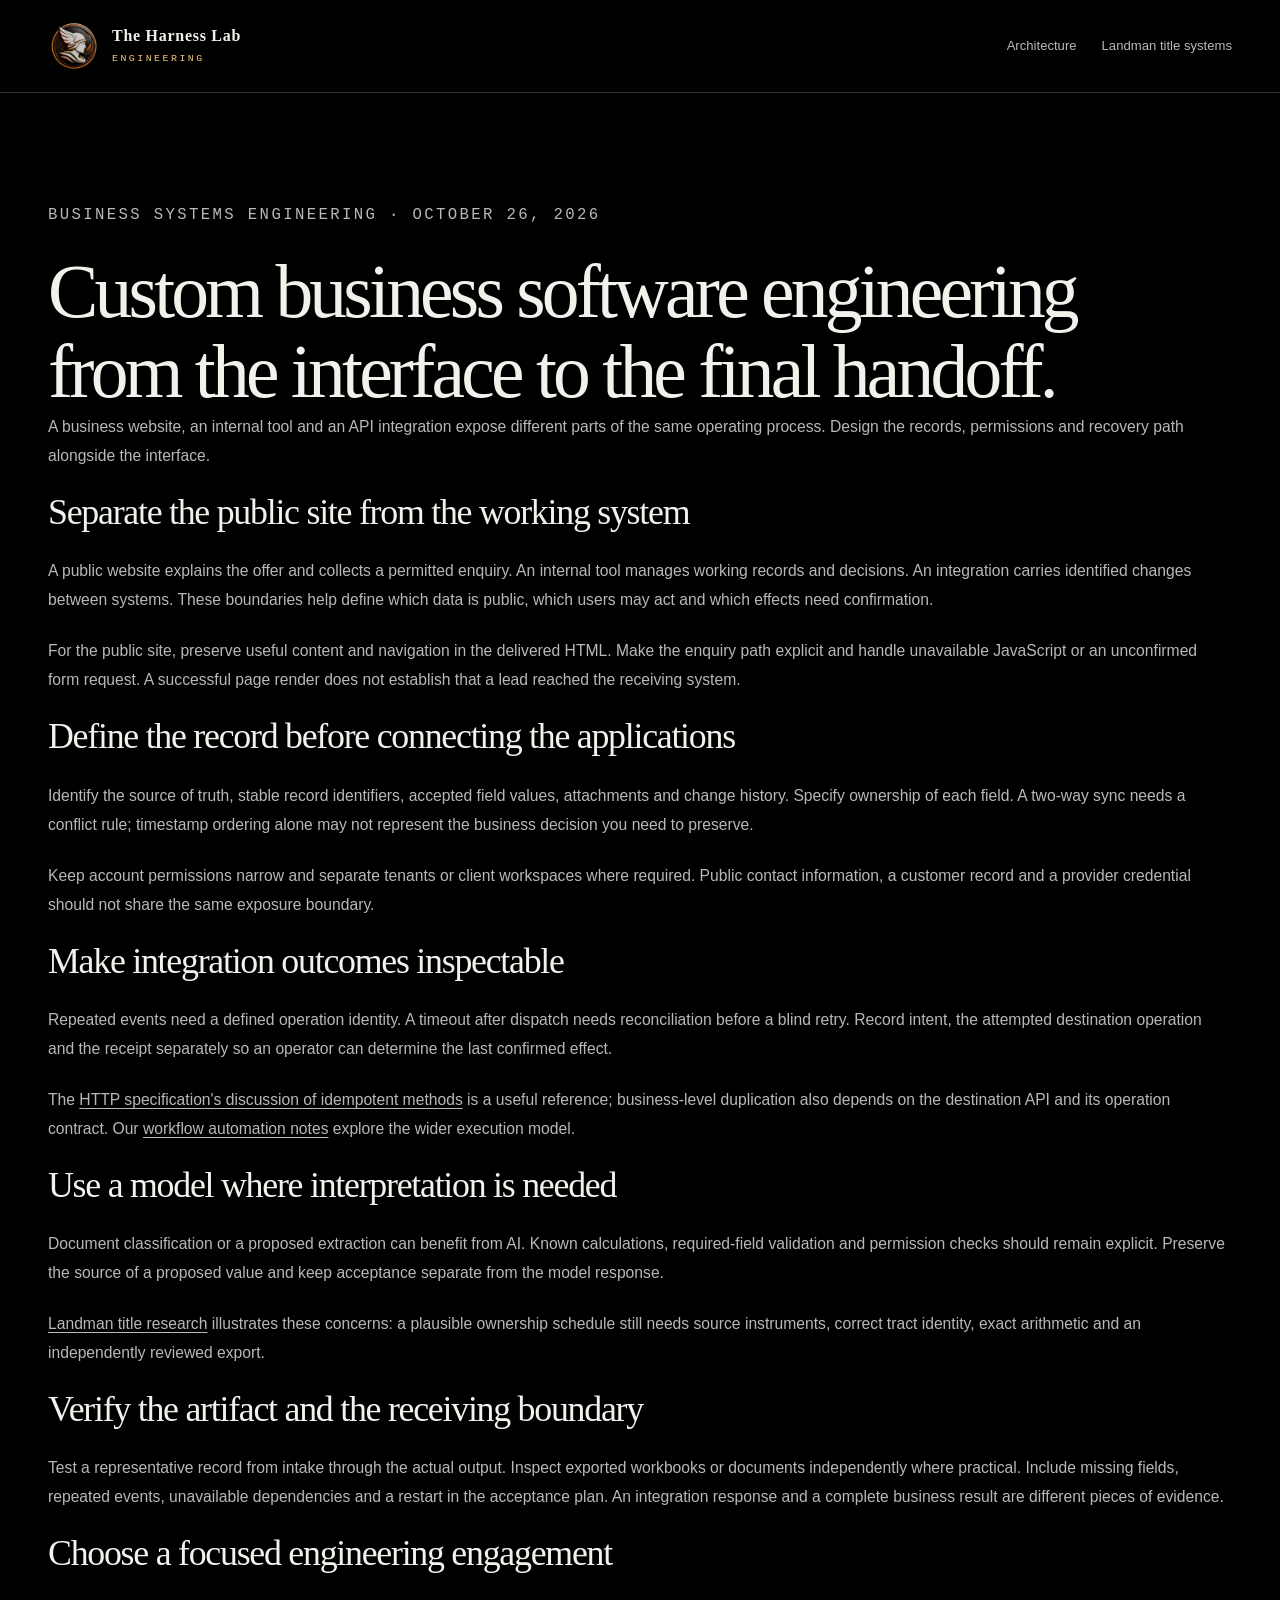
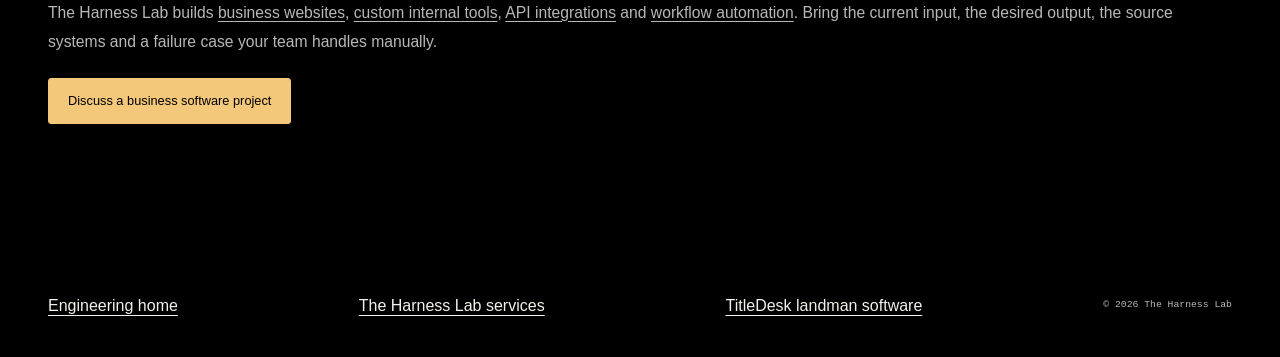
==== business-software-engineering/index.html @ bb427c90 "Explain business software engineering and service paths" ====
<!doctype html>
<html lang="en"><head><meta charset="utf-8"><meta name="viewport" content="width=device-width,initial-scale=1">
<title>Custom Business Software Engineering | The Harness Lab</title><meta name="description" content="How The Harness Lab engineers business websites, internal tools and API integrations: data models, access boundaries, recovery and verification."><link rel="canonical" href="https://theharnesslab.dev/business-software-engineering/">
<meta name="robots" content="index,follow,max-image-preview:large"><meta name="theme-color" content="#000000">
<meta property="og:type" content="article"><meta property="og:site_name" content="The Harness Lab Engineering"><meta property="og:title" content="Custom Business Software Engineering | The Harness Lab"><meta property="og:description" content="How The Harness Lab engineers business websites, internal tools and API integrations: data models, access boundaries, recovery and verification."><meta property="og:url" content="https://theharnesslab.dev/business-software-engineering/"><meta property="og:image" content="https://theharnesslab.dev/harness-lab-emblem-512.png"><meta name="twitter:card" content="summary">
<link rel="icon" href="/favicon.png"><link rel="stylesheet" href="/engineering.css"><script type="application/ld+json">{"@context": "https://schema.org", "@graph": [{"@type": "TechArticle", "@id": "https://theharnesslab.dev/business-software-engineering/#article", "url": "https://theharnesslab.dev/business-software-engineering/", "headline": "Custom Business Software Engineering | The Harness Lab", "description": "How The Harness Lab engineers business websites, internal tools and API integrations: data models, access boundaries, recovery and verification.", "datePublished": "2026-10-26", "dateModified": "2026-10-26", "author": {"@type": "Organization", "name": "The Harness Lab", "url": "https://theharnesslab.com/"}, "publisher": {"@type": "Organization", "name": "The Harness Lab", "url": "https://theharnesslab.com/"}, "isPartOf": {"@id": "https://theharnesslab.dev/#website"}}, {"@type": "BreadcrumbList", "itemListElement": [{"@type": "ListItem", "position": 1, "name": "Engineering", "item": "https://theharnesslab.dev/"}, {"@type": "ListItem", "position": 2, "name": "Business software engineering", "item": "https://theharnesslab.dev/business-software-engineering/"}]}]}</script></head>
<body><a class="skip" href="#main">Skip to engineering content</a><header class="site-header"><div class="wrap nav"><a class="brand" href="/"><img src="/harness-lab-emblem-512.png" alt="" width="52" height="52"><span>The Harness Lab<small>Engineering</small></span></a><nav aria-label="Primary"><a href="/#architecture">Architecture</a><a href="/landman-title-systems/">Landman title systems</a></nav></div></header>
<main id="main" class="section wrap"><article class="chapter"><p class="eyebrow">Business systems engineering · October 26, 2026</p>
<h1>Custom business software engineering from the interface to the final handoff.</h1>
<p class="lead">A business website, an internal tool and an API integration expose different parts of the same operating process. Design the records, permissions and recovery path alongside the interface.</p>
<h2>Separate the public site from the working system</h2>
<p>A public website explains the offer and collects a permitted enquiry. An internal tool manages working records and decisions. An integration carries identified changes between systems. These boundaries help define which data is public, which users may act and which effects need confirmation.</p>
<p>For the public site, preserve useful content and navigation in the delivered HTML. Make the enquiry path explicit and handle unavailable JavaScript or an unconfirmed form request. A successful page render does not establish that a lead reached the receiving system.</p>
<h2>Define the record before connecting the applications</h2>
<p>Identify the source of truth, stable record identifiers, accepted field values, attachments and change history. Specify ownership of each field. A two-way sync needs a conflict rule; timestamp ordering alone may not represent the business decision you need to preserve.</p>
<p>Keep account permissions narrow and separate tenants or client workspaces where required. Public contact information, a customer record and a provider credential should not share the same exposure boundary.</p>
<h2>Make integration outcomes inspectable</h2>
<p>Repeated events need a defined operation identity. A timeout after dispatch needs reconciliation before a blind retry. Record intent, the attempted destination operation and the receipt separately so an operator can determine the last confirmed effect.</p>
<p>The <a href="https://www.rfc-editor.org/rfc/rfc9110.html#section-9.2.2">HTTP specification's discussion of idempotent methods</a> is a useful reference; business-level duplication also depends on the destination API and its operation contract. Our <a href="/workflow-automation-engineering/">workflow automation notes</a> explore the wider execution model.</p>
<h2>Use a model where interpretation is needed</h2>
<p>Document classification or a proposed extraction can benefit from AI. Known calculations, required-field validation and permission checks should remain explicit. Preserve the source of a proposed value and keep acceptance separate from the model response.</p>
<p><a href="/landman-title-systems/">Landman title research</a> illustrates these concerns: a plausible ownership schedule still needs source instruments, correct tract identity, exact arithmetic and an independently reviewed export.</p>
<h2>Verify the artifact and the receiving boundary</h2>
<p>Test a representative record from intake through the actual output. Inspect exported workbooks or documents independently where practical. Include missing fields, repeated events, unavailable dependencies and a restart in the acceptance plan. An integration response and a complete business result are different pieces of evidence.</p>
<h2>Choose a focused engineering engagement</h2>
<p>The Harness Lab builds <a href="https://theharnesslab.com/website-design-development/">business websites</a>, <a href="https://theharnesslab.com/internal-tools-development/">custom internal tools</a>, <a href="https://theharnesslab.com/api-integrations/">API integrations</a> and <a href="https://theharnesslab.com/ai-workflow-automation/">workflow automation</a>. Bring the current input, the desired output, the source systems and a failure case your team handles manually.</p>
<p><a class="button primary" href="https://theharnesslab.com/#contact">Discuss a business software project</a></p></article></main>
<footer><div class="wrap footer-inner"><a href="/">Engineering home</a><a href="https://theharnesslab.com/">The Harness Lab services</a><a href="https://title-desk.com/">TitleDesk landman software</a><span class="copyright">© 2026 The Harness Lab</span></div></footer></body></html>
---- engineering.css ----
:root {
  color-scheme: dark;
  --ground: #000;
  --panel: #080808;
  --raised: #111;
  --ink: #f3f1ec;
  --muted: #b8b8b8;
  --gold: #f4c87a;
  --ember: #ee9977;
  --success: #a8cfab;
  --line: #30302d;
  --body: 'Spline Sans', sans-serif;
  --display: 'Fraunces', Georgia, serif;
  --mono: 'Spline Sans Mono', monospace;
}
* { box-sizing: border-box; }
[hidden] { display: none !important; }
html { scroll-behavior: smooth; scroll-padding-top: 7rem; }
body { margin: 0; background: var(--ground); color: var(--ink); font: 16px/1.7 var(--body); }
::selection { color: var(--ground); background: var(--gold); }
a { color: inherit; text-underline-offset: .22em; }
button, select { font: inherit; }
button, a, select { -webkit-tap-highlight-color: transparent; }
button { cursor: pointer; }
a:focus-visible, button:focus-visible, select:focus-visible, [tabindex]:focus-visible {
  outline: 2px solid var(--gold); outline-offset: 5px;
}
img { display: block; max-width: 100%; height: auto; }
h1, h2, h3, p, figure { margin: 0; }
h1, h2 { font-family: var(--display); font-weight: 500; text-wrap: balance; }
h1 { font-size: clamp(3.1rem, 5.9vw, 5.3rem); line-height: 1.06; letter-spacing: -.05em; }
h1 em { color: var(--gold); font-weight: 500; }
h2 { font-size: clamp(2rem, 3.5vw, 3.25rem); line-height: 1.15; letter-spacing: -.035em; }
h3 { font-size: 1.1rem; line-height: 1.4; font-weight: 600; }
strong { color: var(--ink); font-weight: 600; }
code, pre, .mono { font-family: var(--mono); }
code { font-size: .84em; }
p code { color: var(--gold); overflow-wrap: anywhere; }
pre { margin: 0; overflow: auto; font-size: .8rem; line-height: 1.9; tab-size: 2; }
pre code { font-size: inherit; }
.wrap { width: min(1240px, calc(100% - 96px)); margin-inline: auto; }
.field { position: absolute; top: 90px; right: 0; width: 55%; height: 620px; pointer-events: none; z-index: -1; background: radial-gradient(ellipse at 55% 45%, #f4c87a09, transparent 65%); }
.skip { position: fixed; top: 8px; left: 16px; z-index: 20; padding: 12px 18px; color: var(--ground); background: var(--gold); transform: translateY(-150%); }
.skip:focus { transform: translateY(0); }
.site-header { position: sticky; top: 0; z-index: 10; background: var(--ground); border-bottom: 1px solid var(--line); }
.nav { min-height: 92px; display: flex; align-items: center; justify-content: space-between; gap: 28px; }
.brand { display: flex; gap: 12px; align-items: center; text-decoration: none; flex-shrink: 0; }
.brand > span { font: 600 1rem/1.3 'Cinzel', Georgia, serif; letter-spacing: .045em; }
.brand small { display: block; margin-top: 5px; font: .62rem/1.4 var(--mono); text-transform: uppercase; color: var(--gold); letter-spacing: .25em; }
.nav nav { display: flex; flex-wrap: wrap; gap: 25px; }
.nav nav a { font-size: .82rem; text-decoration: none; color: var(--muted); padding-block: 10px; }
.nav nav a:hover, .text-link:hover, .inline-link:hover { color: var(--gold); }
.button { display: inline-flex; align-items: center; justify-content: center; gap: 18px; min-height: 46px; padding: 12px 19px; border: 1px solid #766342; border-radius: 3px; background: transparent; color: var(--gold); font: 500 .8rem/1.4 var(--body); text-decoration: none; transition: border-color .18s, background .18s; }
.button:hover { background: #f4c87a12; border-color: var(--gold); }
.button.primary { background: var(--gold); color: var(--ground); border-color: var(--gold); }
.button.primary:hover { background: #ffe0a7; }
.button:disabled { background: var(--raised); color: var(--muted); border-color: var(--line); cursor: default; }
.text-link { font-size: .88rem; }
.eyebrow, .chapter-number { font: 500 .67rem/1.6 var(--mono); letter-spacing: .15em; text-transform: uppercase; color: var(--gold); margin-bottom: 23px; }
.hero { display: grid; grid-template-columns: 1.25fr 1fr; gap: 40px 30px; align-items: center; padding-top: 88px; }
.hero-copy { padding-bottom: 30px; }
.hero-thesis { font-size: 1.18rem; line-height: 1.5; margin: 26px 0 15px; }
.lead { font-size: 1.02rem; color: var(--muted); line-height: 1.8; }
.hero .lead { max-width: 590px; }
.actions { display: flex; align-items: center; flex-wrap: wrap; gap: 22px; }
.hero .actions { margin-top: 32px; }
.hero-art { align-self: center; text-align: center; }
.hero-art img { width: min(100%, 480px); margin: auto; }
.hero-art figcaption { color: var(--gold); font: .62rem/1.8 var(--mono); letter-spacing: .25em; }
.hero-art figcaption span { display: block; color: var(--muted); letter-spacing: .09em; margin-top: 8px; }
.principle-strip { grid-column: 1 / -1; display: grid; grid-template-columns: repeat(3, 1fr); border-block: 1px solid var(--line); margin-top: 40px; }
.principle-strip > div { padding: 24px 28px; border-left: 1px solid var(--line); }
.principle-strip > div:first-child { padding-left: 0; border: 0; }
.principle-strip span { display: block; color: var(--muted); font: .65rem/1.6 var(--mono); margin-bottom: 7px; }
.principle-strip strong { font-size: .91rem; font-weight: 500; }
.section { padding-block: 108px; }
.section-heading { max-width: 830px; margin-bottom: 42px; }
.section-heading .lead { max-width: 740px; margin-top: 23px; }
.architecture { border: 1px solid var(--line); background: var(--panel); }
.plane { display: grid; grid-template-columns: 250px 1fr; border-bottom: 1px solid var(--line); }
.plane-name { padding: 28px; border-right: 1px solid var(--line); }
.plane-name > span { display: block; color: var(--gold); font: .69rem/1.6 var(--mono); margin-bottom: 7px; text-transform: uppercase; letter-spacing: .08em; }
.plane-name strong { font-size: .86rem; font-weight: 400; color: var(--muted); }
.plane-parts { display: flex; align-items: center; justify-content: space-between; gap: 12px; padding: 28px; font: .76rem/1.6 var(--mono); }
.plane-parts > span { flex: 1; }
.plane-parts i { color: var(--gold); font-style: normal; margin-inline: 8px; }
.architecture-note { padding: 19px 28px; font-size: .81rem; color: var(--muted); }
.architecture-note .mono { color: var(--gold); margin-right: 20px; font-size: .7rem; }
.intro-columns { display: grid; grid-template-columns: 1fr 1fr; gap: 50px; margin-top: 32px; color: var(--muted); font-size: .93rem; }
.lab-section { border-block: 1px solid var(--line); background: var(--panel); padding-block: 90px; }
.lab { background: var(--ground); border: 1px solid #5b4e36; border-radius: 5px; overflow: hidden; }
.lab-toolbar { display: flex; justify-content: space-between; align-items: center; flex-wrap: wrap; gap: 20px; padding: 24px 28px; border-bottom: 1px solid var(--line); }
.lab-toolbar > div { min-width: 0; }
.lab-toolbar label { display: block; font: .65rem/1.6 var(--mono); color: var(--muted); margin-bottom: 8px; }
select { display: block; max-width: 100%; min-height: 44px; border: 1px solid #62553d; border-radius: 3px; color: var(--ink); background: var(--raised); padding: 10px 32px 10px 12px; font-size: .82rem; }
.lab-toolbar p { font: .64rem/1.8 var(--mono); color: var(--muted); }
.sim-label { display: block; color: var(--gold); letter-spacing: .14em; }
.stage-rail { list-style: none; display: grid; grid-template-columns: repeat(5, 1fr); gap: 4px; margin: 0; padding: 25px 28px; }
.stage-rail li { border-top: 2px solid var(--line); padding-top: 12px; font: .67rem/1.6 var(--mono); color: var(--muted); }
.stage-rail li.visited { border-color: #82714d; color: var(--ink); }
.stage-rail li[aria-current='step'] { border-color: var(--gold); color: var(--gold); }
.lab-body { display: grid; grid-template-columns: 1.05fr 1fr; border-block: 1px solid var(--line); }
.trace-panel, .state-panel { padding: 24px 28px; min-width: 0; }
.trace-panel { border-right: 1px solid var(--line); }
.panel-heading { display: flex; flex-wrap: wrap; justify-content: space-between; gap: 10px; align-items: center; margin-bottom: 20px; }
.panel-heading h3 { font-size: .78rem; font-weight: 500; }
.panel-heading > span { font: .6rem/1.6 var(--mono); color: var(--muted); }
.panel-heading .badge { padding: 4px 7px; background: var(--raised); color: var(--gold); border: 1px solid var(--line); }
.badge[data-tone='blocked'] { color: var(--ember); }
.badge[data-tone='complete'] { color: var(--success); }
.state-panel pre { color: var(--muted); font-size: .69rem; }
.journal { list-style: none; padding: 0 0 0 11px; margin: 0; }
.journal li { position: relative; border-left: 1px solid var(--line); padding: 0 0 22px 23px; }
.journal li::before { content: ''; position: absolute; left: -4px; top: 6px; width: 7px; height: 7px; border: 1px solid #7f6a45; background: var(--ground); border-radius: 50%; }
.journal li:last-child { padding-bottom: 0; }
.journal li:last-child::before { background: var(--gold); }
.journal strong { display: block; color: var(--gold); font: .64rem/1.7 var(--mono); }
.journal p { font-size: .76rem; color: var(--muted); margin-top: 5px; line-height: 1.65; }
.lab-status { padding: 25px 28px; }
.lab-status > p { color: var(--ink); font-size: .87rem; min-height: 3em; max-width: 870px; }
.lab-status .actions { margin-top: 21px; gap: 16px; }
.reset { color: var(--muted); border: 0; background: transparent; padding: 12px; font-size: .79rem; text-decoration: underline; text-underline-offset: 4px; }
.reset:hover { color: var(--ink); }
.lab-invariants { display: flex; flex-wrap: wrap; gap: 12px 28px; padding: 16px 28px; border-top: 1px solid var(--line); color: var(--muted); font: .59rem/1.7 var(--mono); }
.caption { color: var(--muted); font-size: .76rem; margin-top: 18px; max-width: 850px; }
.reading-layout { display: grid; grid-template-columns: 240px minmax(0, 760px); justify-content: space-between; gap: 64px; padding-block: 104px; }
.chapters { min-width: 0; }
.contents { position: sticky; top: 132px; align-self: start; }
.contents nav { display: flex; flex-direction: column; }
.contents nav a { display: flex; gap: 13px; color: #9d8b69; font: .65rem/1.6 var(--mono); padding: 10px 0; text-decoration: none; border-bottom: 1px solid #20201e; }
.contents nav a span { color: var(--muted); font: .79rem/1.5 var(--body); }
.contents nav a:hover span { color: var(--gold); }
.contents-note { font-size: .76rem; color: var(--muted); line-height: 1.8; margin-top: 27px; max-width: 210px; }
.chapter { padding-bottom: 74px; margin-bottom: 74px; border-bottom: 1px solid var(--line); scroll-margin-top: 24px; }
.chapter:last-child { border-bottom: 0; padding: 0; margin: 0; }
.chapter-number { margin-bottom: 18px; }
.chapter h2 { font-size: clamp(1.9rem, 2.8vw, 2.75rem); margin-bottom: 23px; }
.chapter > p:not(.chapter-number) { color: var(--muted); margin-bottom: 22px; font-size: .98rem; line-height: 1.85; }
.chapter > p.chapter-lead { color: var(--ink); font-size: 1.12rem; line-height: 1.65; margin-bottom: 30px; }
.chapter h3 { margin: 34px 0 15px; }
.inline-link { text-decoration-color: #82714d; }
.code-block { border: 1px solid var(--line); background: var(--panel); margin-block: 30px; }
.code-title { border-bottom: 1px solid var(--line); padding: 11px 22px; font: .63rem/1.7 var(--mono); color: var(--muted); }
.code-block pre { padding: 23px; color: var(--gold); }
.formula { padding: 23px; border-left: 2px solid var(--gold); background: var(--panel); margin-block: 30px; overflow-x: auto; }
.formula span { display: block; font: .63rem/1.6 var(--mono); color: var(--muted); margin-bottom: 14px; }
.formula code { display: block; font-size: .73rem; white-space: nowrap; color: var(--gold); line-height: 2; }
.technical-list { margin: 24px 0; padding-left: 20px; color: var(--muted); font-size: .95rem; }
.technical-list li { padding-left: 7px; margin-block: 15px; }
.technical-list li::marker { color: var(--gold); }
.state-protocol { display: flex; align-items: center; flex-wrap: wrap; gap: 12px; padding: 25px; background: var(--panel); border: 1px solid var(--line); margin-block: 30px; }
.state-protocol > code { color: var(--gold); font-size: .78rem; }
.state-protocol > span { color: var(--muted); }
.state-protocol > div { width: 100%; border-top: 1px solid var(--line); margin-top: 8px; padding-top: 16px; }
.state-protocol > div > span { display: block; font-size: .74rem; color: var(--muted); margin-bottom: 7px; }
.state-protocol > div code { font-size: .73rem; color: var(--ember); overflow-wrap: anywhere; }
.evidence-chain { margin-block: 32px; display: grid; grid-template-columns: 1fr; }
.evidence-chain > div { display: grid; grid-template-columns: 120px 1fr; gap: 18px; border: 1px solid var(--line); padding: 14px 20px; }
.evidence-chain span { font: .65rem/1.8 var(--mono); color: var(--gold); }
.evidence-chain strong { font: .78rem/1.6 var(--body); }
.evidence-chain b { font-weight: 400; color: #82714d; margin-left: 30px; }
.table-scroll { overflow-x: auto; margin-block: 30px; border: 1px solid var(--line); }
table { width: 100%; min-width: 490px; border-collapse: collapse; text-align: left; font-size: .84rem; }
th { color: var(--gold); background: var(--panel); font-weight: 500; }
th, td { padding: 15px 20px; border-bottom: 1px solid var(--line); vertical-align: top; }
td { color: var(--muted); }
td:first-child { color: var(--ink); }
tr:last-child td { border-bottom: 0; }
.engagement-steps { display: grid; grid-template-columns: 1fr 1fr; gap: 30px; margin-block: 30px; }
.engagement-steps > div { border-top: 1px solid #726040; padding-top: 18px; }
.engagement-steps span { color: var(--gold); font: .63rem/1.7 var(--mono); text-transform: uppercase; letter-spacing: .12em; }
.engagement-steps h3 { margin: 10px 0; font-size: .97rem; }
.engagement-steps p { font-size: .86rem; color: var(--muted); }
.contact-section { padding-block: 85px; border-block: 1px solid #51452f; background: var(--panel); }
.contact { display: grid; grid-template-columns: 1.5fr 1fr; gap: 70px; align-items: center; }
.contact .lead { margin-top: 22px; max-width: 620px; }
.founder { margin-top: 30px; font-size: .86rem; }
.founder span { display: block; color: var(--muted); font: .63rem/1.7 var(--mono); margin-top: 5px; }
.contact-actions { display: flex; align-items: flex-start; flex-direction: column; gap: 22px; }
.contact-actions p { color: var(--muted); font-size: .79rem; margin-top: 7px; }
.footer-inner { display: flex; align-items: center; justify-content: space-between; gap: 30px; padding-block: 38px; }
.footer-inner p, .copyright { font: .61rem/1.9 var(--mono); color: var(--muted); }
.callout { padding: 18px; color: var(--gold); border: 1px solid #726040; }
@media (max-width: 1080px) {
  .wrap { width: calc(100% - 64px); }
  .nav-contact { display: none; }
  .hero { gap: 35px 12px; }
  .plane { grid-template-columns: 205px 1fr; }
  .plane-name, .plane-parts { padding: 22px; }
  .plane-parts { font-size: .66rem; gap: 4px; }
  .reading-layout { grid-template-columns: 200px minmax(0, 1fr); gap: 40px; }
  .contact { gap: 40px; }
}
@media (max-width: 760px) {
  html { scroll-padding-top: 135px; }
  .wrap { width: calc(100% - 40px); }
  .nav { min-height: 0; flex-wrap: wrap; justify-content: center; padding-block: 12px 6px; gap: 4px; }
  .brand > span { font-size: .88rem; }
  .nav .brand img { width: 42px; }
  .nav nav { width: 100%; justify-content: center; gap: 24px; }
  .nav nav a { font-size: .74rem; padding-block: 7px; }
  .hero { grid-template-columns: 1fr; padding-top: 54px; gap: 25px; }
  .hero-copy { padding: 0; }
  h1 { font-size: clamp(3rem, 9.6vw, 4.6rem); }
  .hero-thesis { font-size: 1.08rem; }
  .hero-art img { max-width: 320px; }
  .hero-art figcaption { font-size: .58rem; }
  .principle-strip { grid-template-columns: 1fr; margin-top: 20px; }
  .principle-strip > div, .principle-strip > div:first-child { display: grid; grid-template-columns: 130px 1fr; gap: 10px; padding: 16px 0; border: 0; }
  .principle-strip > div + div { border-top: 1px solid var(--line); }
  .principle-strip span { margin: 0; }
  .principle-strip strong { font-size: .78rem; }
  .section { padding-block: 64px; }
  .plane { grid-template-columns: 1fr; }
  .plane-name { padding: 17px 20px 0; border: 0; }
  .plane-name > span { margin-bottom: 4px; }
  .plane-parts { padding: 20px; font-size: .65rem; gap: 5px; }
  .plane-parts i { margin-inline: 3px; }
  .architecture-note { padding: 20px; }
  .architecture-note .mono { display: block; margin: 0 0 7px; }
  .intro-columns { grid-template-columns: 1fr; gap: 20px; }
  .lab-section { padding-block: 60px; }
  .lab-toolbar, .lab-status { padding: 20px; }
  .lab-body { grid-template-columns: 1fr; }
  .trace-panel { border-right: 0; border-bottom: 1px solid var(--line); }
  .trace-panel, .state-panel { padding: 22px 20px; }
  .stage-rail { padding: 22px 20px; }
  .stage-rail li { font-size: .54rem; }
  .lab-invariants { padding: 17px 20px; }
  .reading-layout { grid-template-columns: minmax(0, 1fr); gap: 48px; padding-block: 60px; }
  .contents { position: static; }
  .contents nav { display: grid; grid-template-columns: 1fr 1fr; column-gap: 22px; }
  .contents .eyebrow { grid-column: 1 / -1; margin-bottom: 8px; }
  .contents nav a { gap: 8px; }
  .contents nav a span { font-size: .75rem; }
  .contents-note { display: none; }
  .chapter { padding-bottom: 45px; margin-bottom: 45px; scroll-margin-top: 16px; }
  .chapter > p:not(.chapter-number) { font-size: .94rem; }
  .chapter > p.chapter-lead { font-size: 1.04rem; }
  .code-block pre { padding: 18px; font-size: .7rem; }
  .formula { padding: 18px; }
  .formula code { font-size: .64rem; }
  .engagement-steps { gap: 25px; }
  .contact-section { padding-block: 60px; }
  .contact { grid-template-columns: 1fr; }
  .footer-inner { flex-wrap: wrap; padding-block: 30px; }
}
@media (max-width: 380px) {
  .wrap { width: calc(100% - 32px); }
  .nav nav { gap: 18px; }
  .plane-parts { flex-direction: column; align-items: flex-start; }
  .plane-parts i { transform: rotate(90deg); margin-left: 8px; }
  .stage-rail { padding-inline: 14px; }
  .stage-rail li { font-size: .5rem; }
  .engagement-steps { grid-template-columns: 1fr; }
  .evidence-chain > div { grid-template-columns: 1fr; gap: 4px; }
}
@media (prefers-reduced-motion: reduce) {
  html { scroll-behavior: auto; }
  *, *::before, *::after { transition: none !important; animation: none !important; }
}
@media print {
  :root { --ink: #000; --muted: #333; --gold: #5a3b0b; --ground: #fff; --panel: #fff; --line: #bbb; }
  body { font-size: 11pt; }
  .site-header, .field, .contents, .lab-section, .hero-art, footer { display: none; }
  .wrap { width: 100%; }
  .hero, .reading-layout, .contact { display: block; padding-block: 20px; }
  .chapter { margin-bottom: 25px; padding-bottom: 25px; }
  .chapter h2, .chapter h3 { break-after: avoid; }
  pre { white-space: pre-wrap; overflow-wrap: anywhere; }
}
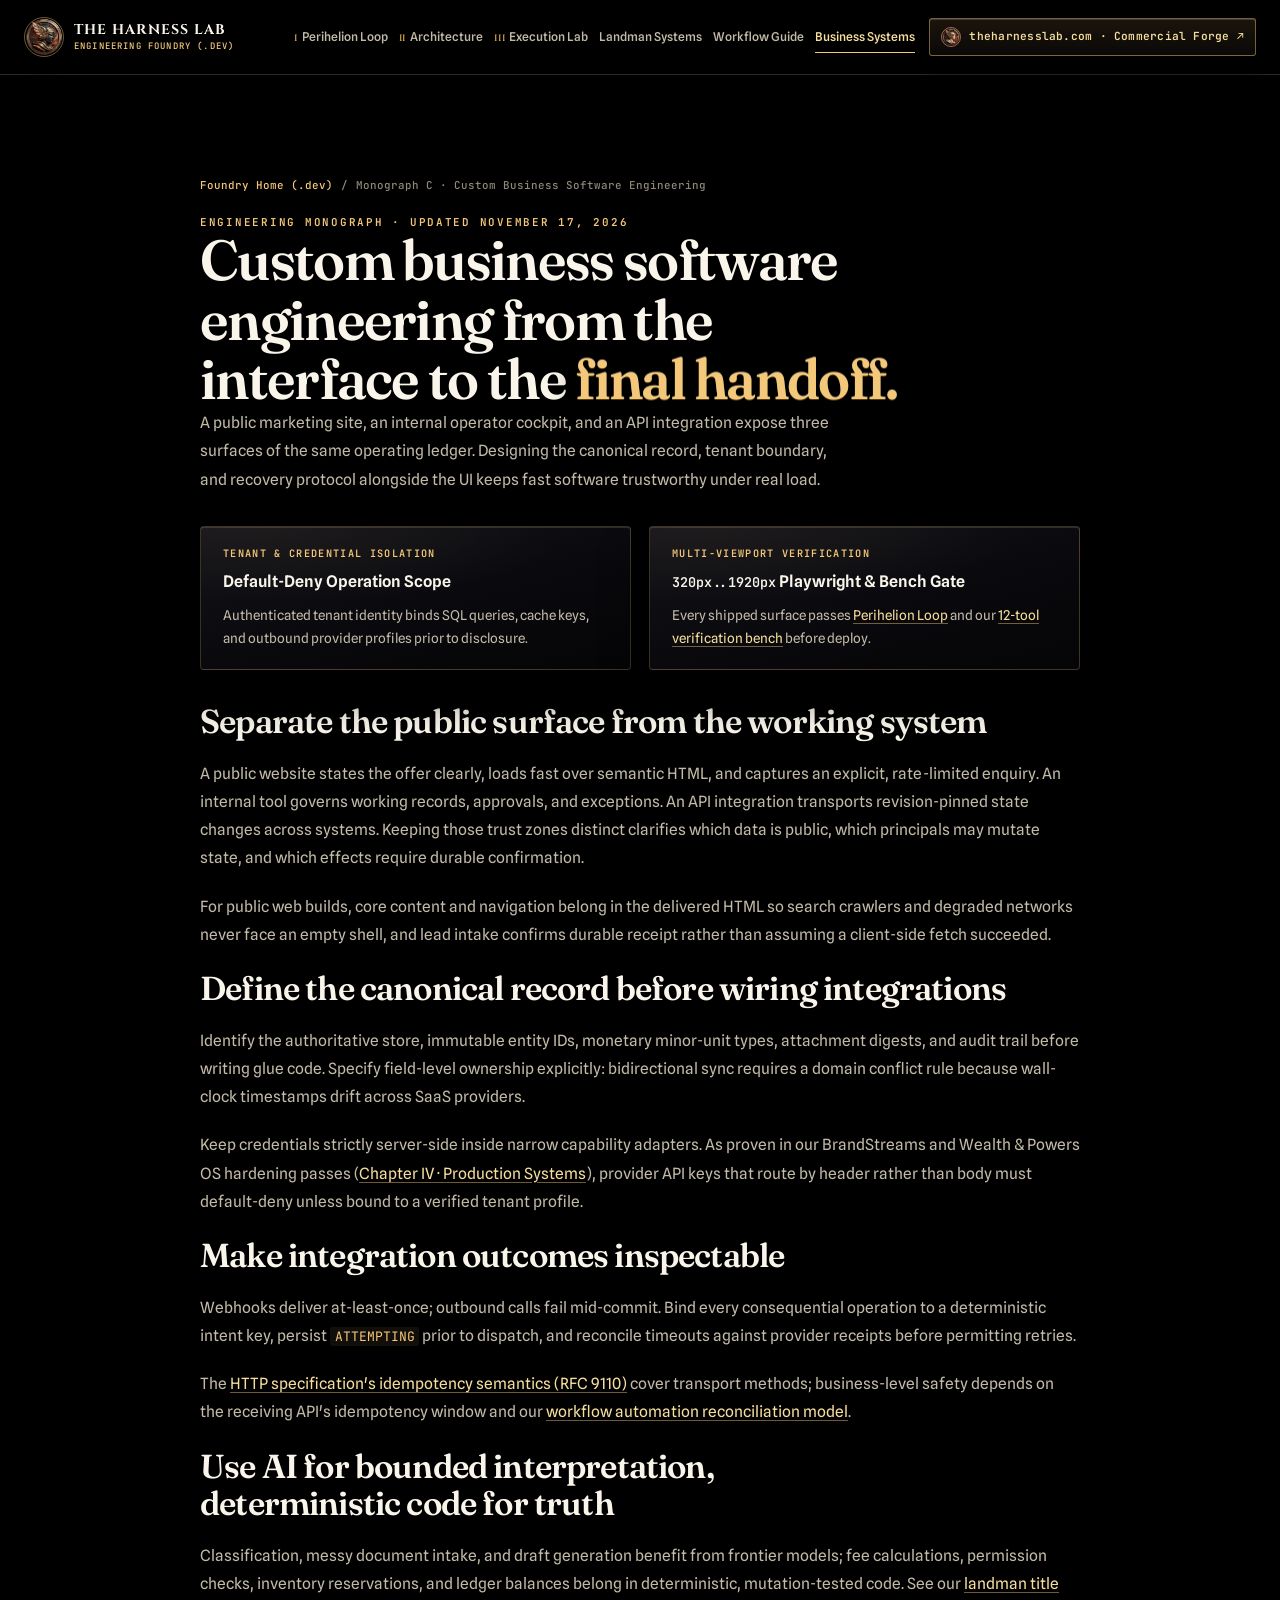
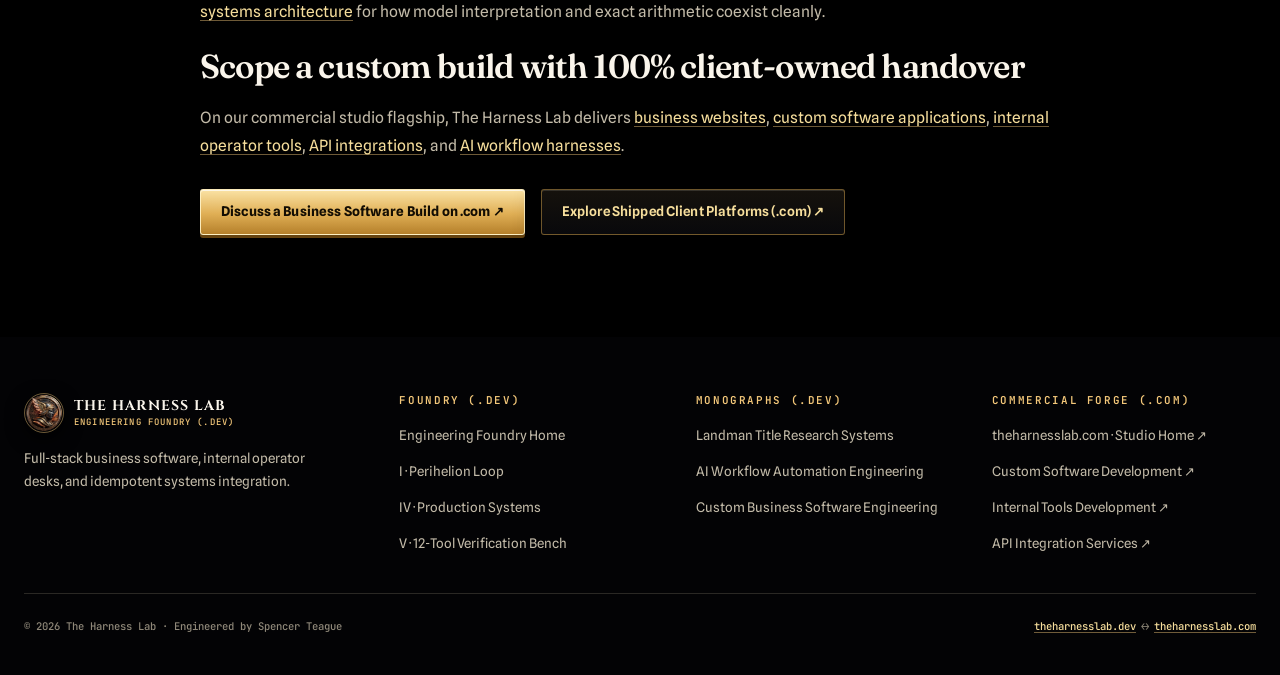
==== commit 5d9d7b0b: "Rebuild theharnesslab.dev as Nero Marquina engineering foundry" ====
--- a/business-software-engineering/index.html
+++ b/business-software-engineering/index.html
@@ -1,28 +1,207 @@
 <!doctype html>
-<html lang="en"><head><meta charset="utf-8"><meta name="viewport" content="width=device-width,initial-scale=1">
-<title>Custom Business Software Engineering | The Harness Lab</title><meta name="description" content="How The Harness Lab engineers business websites, internal tools and API integrations: data models, access boundaries, recovery and verification."><link rel="canonical" href="https://theharnesslab.dev/business-software-engineering/">
-<meta name="robots" content="index,follow,max-image-preview:large"><meta name="theme-color" content="#000000">
-<meta property="og:type" content="article"><meta property="og:site_name" content="The Harness Lab Engineering"><meta property="og:title" content="Custom Business Software Engineering | The Harness Lab"><meta property="og:description" content="How The Harness Lab engineers business websites, internal tools and API integrations: data models, access boundaries, recovery and verification."><meta property="og:url" content="https://theharnesslab.dev/business-software-engineering/"><meta property="og:image" content="https://theharnesslab.dev/harness-lab-emblem-512.png"><meta name="twitter:card" content="summary">
-<link rel="icon" href="/favicon.png"><link rel="stylesheet" href="/engineering.css"><script type="application/ld+json">{"@context": "https://schema.org", "@graph": [{"@type": "TechArticle", "@id": "https://theharnesslab.dev/business-software-engineering/#article", "url": "https://theharnesslab.dev/business-software-engineering/", "headline": "Custom Business Software Engineering | The Harness Lab", "description": "How The Harness Lab engineers business websites, internal tools and API integrations: data models, access boundaries, recovery and verification.", "datePublished": "2026-10-26", "dateModified": "2026-10-26", "author": {"@type": "Organization", "name": "The Harness Lab", "url": "https://theharnesslab.com/"}, "publisher": {"@type": "Organization", "name": "The Harness Lab", "url": "https://theharnesslab.com/"}, "isPartOf": {"@id": "https://theharnesslab.dev/#website"}}, {"@type": "BreadcrumbList", "itemListElement": [{"@type": "ListItem", "position": 1, "name": "Engineering", "item": "https://theharnesslab.dev/"}, {"@type": "ListItem", "position": 2, "name": "Business software engineering", "item": "https://theharnesslab.dev/business-software-engineering/"}]}]}</script></head>
-<body><a class="skip" href="#main">Skip to engineering content</a><header class="site-header"><div class="wrap nav"><a class="brand" href="/"><img src="/harness-lab-emblem-512.png" alt="" width="52" height="52"><span>The Harness Lab<small>Engineering</small></span></a><nav aria-label="Primary"><a href="/#architecture">Architecture</a><a href="/landman-title-systems/">Landman title systems</a></nav></div></header>
-<main id="main" class="section wrap"><article class="chapter"><p class="eyebrow">Business systems engineering · October 26, 2026</p>
-<h1>Custom business software engineering from the interface to the final handoff.</h1>
-<p class="lead">A business website, an internal tool and an API integration expose different parts of the same operating process. Design the records, permissions and recovery path alongside the interface.</p>
-<h2>Separate the public site from the working system</h2>
-<p>A public website explains the offer and collects a permitted enquiry. An internal tool manages working records and decisions. An integration carries identified changes between systems. These boundaries help define which data is public, which users may act and which effects need confirmation.</p>
-<p>For the public site, preserve useful content and navigation in the delivered HTML. Make the enquiry path explicit and handle unavailable JavaScript or an unconfirmed form request. A successful page render does not establish that a lead reached the receiving system.</p>
-<h2>Define the record before connecting the applications</h2>
-<p>Identify the source of truth, stable record identifiers, accepted field values, attachments and change history. Specify ownership of each field. A two-way sync needs a conflict rule; timestamp ordering alone may not represent the business decision you need to preserve.</p>
-<p>Keep account permissions narrow and separate tenants or client workspaces where required. Public contact information, a customer record and a provider credential should not share the same exposure boundary.</p>
-<h2>Make integration outcomes inspectable</h2>
-<p>Repeated events need a defined operation identity. A timeout after dispatch needs reconciliation before a blind retry. Record intent, the attempted destination operation and the receipt separately so an operator can determine the last confirmed effect.</p>
-<p>The <a href="https://www.rfc-editor.org/rfc/rfc9110.html#section-9.2.2">HTTP specification's discussion of idempotent methods</a> is a useful reference; business-level duplication also depends on the destination API and its operation contract. Our <a href="/workflow-automation-engineering/">workflow automation notes</a> explore the wider execution model.</p>
-<h2>Use a model where interpretation is needed</h2>
-<p>Document classification or a proposed extraction can benefit from AI. Known calculations, required-field validation and permission checks should remain explicit. Preserve the source of a proposed value and keep acceptance separate from the model response.</p>
-<p><a href="/landman-title-systems/">Landman title research</a> illustrates these concerns: a plausible ownership schedule still needs source instruments, correct tract identity, exact arithmetic and an independently reviewed export.</p>
-<h2>Verify the artifact and the receiving boundary</h2>
-<p>Test a representative record from intake through the actual output. Inspect exported workbooks or documents independently where practical. Include missing fields, repeated events, unavailable dependencies and a restart in the acceptance plan. An integration response and a complete business result are different pieces of evidence.</p>
-<h2>Choose a focused engineering engagement</h2>
-<p>The Harness Lab builds <a href="https://theharnesslab.com/website-design-development/">business websites</a>, <a href="https://theharnesslab.com/internal-tools-development/">custom internal tools</a>, <a href="https://theharnesslab.com/api-integrations/">API integrations</a> and <a href="https://theharnesslab.com/ai-workflow-automation/">workflow automation</a>. Bring the current input, the desired output, the source systems and a failure case your team handles manually.</p>
-<p><a class="button primary" href="https://theharnesslab.com/#contact">Discuss a business software project</a></p></article></main>
-<footer><div class="wrap footer-inner"><a href="/">Engineering home</a><a href="https://theharnesslab.com/">The Harness Lab services</a><a href="https://title-desk.com/">TitleDesk landman software</a><span class="copyright">© 2026 The Harness Lab</span></div></footer></body></html>
+<html lang="en">
+<head>
+<meta charset="utf-8">
+<meta name="viewport" content="width=device-width,initial-scale=1">
+<title>Custom Business Software Engineering | The Harness Lab (.dev)</title>
+<meta name="description" content="How The Harness Lab engineers business websites, internal operator tools, and idempotent API integrations: data models, tenant isolation, recovery, and release verification.">
+<link rel="canonical" href="https://theharnesslab.dev/business-software-engineering/">
+<meta name="robots" content="index,follow,max-image-preview:large">
+<meta name="theme-color" content="#000000">
+<meta property="og:type" content="article">
+<meta property="og:site_name" content="The Harness Lab Engineering Foundry">
+<meta property="og:title" content="Custom Business Software Engineering | The Harness Lab (.dev)">
+<meta property="og:description" content="Data models, default-deny tenant boundaries, idempotent API integrations, and end-to-end artifact verification.">
+<meta property="og:url" content="https://theharnesslab.dev/business-software-engineering/">
+<meta property="og:image" content="https://theharnesslab.dev/social-card.png">
+<meta name="twitter:card" content="summary_large_image">
+<link rel="icon" href="/favicon.png" type="image/png">
+<link rel="apple-touch-icon" href="/hermes-mark.png">
+<link rel="preconnect" href="https://fonts.googleapis.com">
+<link rel="preconnect" href="https://fonts.gstatic.com" crossorigin>
+<link href="https://fonts.googleapis.com/css2?family=Cinzel:wght@600;700;800&amp;family=Fraunces:opsz,wght@9..144,500;9..144,600&amp;family=JetBrains+Mono:wght@400;500;600;700&amp;family=Spline+Sans:wght@400;500;600;700&amp;family=Spline+Sans+Mono:wght@400;500;600&amp;display=swap" rel="stylesheet">
+<link rel="stylesheet" href="/engineering.css">
+<script type="module" src="/engineering.mjs"></script>
+<script type="application/ld+json">
+{
+  "@context": "https://schema.org",
+  "@graph": [
+    {
+      "@type": "TechArticle",
+      "@id": "https://theharnesslab.dev/business-software-engineering/#article",
+      "url": "https://theharnesslab.dev/business-software-engineering/",
+      "headline": "Custom business software engineering from the interface to the final handoff.",
+      "description": "How The Harness Lab engineers business websites, internal tools and API integrations: data models, access boundaries, recovery and verification.",
+      "datePublished": "2026-10-26",
+      "dateModified": "2026-11-17",
+      "author": {
+        "@type": "Organization",
+        "name": "The Harness Lab",
+        "url": "https://theharnesslab.com/"
+      },
+      "publisher": {
+        "@type": "Organization",
+        "name": "The Harness Lab",
+        "url": "https://theharnesslab.com/"
+      },
+      "isPartOf": {
+        "@id": "https://theharnesslab.dev/#website"
+      }
+    },
+    {
+      "@type": "BreadcrumbList",
+      "itemListElement": [
+        {
+          "@type": "ListItem",
+          "position": 1,
+          "name": "Engineering Foundry (.dev)",
+          "item": "https://theharnesslab.dev/"
+        },
+        {
+          "@type": "ListItem",
+          "position": 2,
+          "name": "Custom Business Software Engineering",
+          "item": "https://theharnesslab.dev/business-software-engineering/"
+        }
+      ]
+    }
+  ]
+}
+</script>
+</head>
+<body>
+<a class="skip" href="#main">Skip to engineering content</a>
+
+<header class="site-header">
+  <div class="wrap header-inner">
+    <a class="brand" href="/" aria-label="The Harness Lab — Engineering Foundry (.dev) home">
+      <img class="brand-seal" src="/assets/brand/harness-lab-black-marble-512.webp" width="44" height="44" alt="">
+      <span class="brand-text">
+        <span class="brand-wordmark">The Harness Lab</span>
+        <span class="brand-badge">Engineering Foundry (.dev)</span>
+      </span>
+    </a>
+
+    <button class="nav-toggle" type="button" data-nav-toggle aria-expanded="false" aria-controls="main-nav" aria-label="Toggle engineering navigation">
+      <svg viewBox="0 0 24 24" fill="none" stroke="currentColor" stroke-width="1.8" aria-hidden="true">
+        <path d="M4 7h16M4 12h16M4 17h16" stroke-linecap="round"/>
+      </svg>
+    </button>
+
+    <div class="main-nav" id="main-nav">
+      <nav aria-label="Primary engineering chapters">
+        <ul class="nav-list">
+          <li><a href="/#perihelion-loop"><span class="nav-num">I</span> Perihelion Loop</a></li>
+          <li><a href="/#architecture"><span class="nav-num">II</span> Architecture</a></li>
+          <li><a href="/#execution-lab"><span class="nav-num">III</span> Execution Lab</a></li>
+          <li><a href="/landman-title-systems/">Landman Systems</a></li>
+          <li><a href="/workflow-automation-engineering/">Workflow Guide</a></li>
+          <li><a href="/business-software-engineering/" aria-current="page">Business Systems</a></li>
+        </ul>
+      </nav>
+      <a class="com-bridge-btn" href="https://theharnesslab.com/" aria-label="Visit theharnesslab.com Commercial Forge">
+        <img class="com-bridge-dot" src="/assets/brand/harness-lab-copper-marble-512.webp" width="20" height="20" alt="">
+        <span>theharnesslab.com · Commercial Forge ↗</span>
+      </a>
+    </div>
+  </div>
+</header>
+
+<main id="main" class="section wrap">
+  <article class="chapter subpage-shell">
+    <nav class="subpage-breadcrumb" aria-label="Breadcrumb">
+      <a href="/">Foundry Home (.dev)</a>
+      <span aria-hidden="true">/</span>
+      <span>Monograph C · Custom Business Software Engineering</span>
+    </nav>
+
+    <p class="eyebrow">Engineering Monograph · Updated November 17, 2026</p>
+    <h1>Custom business software engineering from the interface to the <em>final handoff.</em></h1>
+    <p class="lead">A public marketing site, an internal operator cockpit, and an API integration expose three surfaces of the same operating ledger. Designing the canonical record, tenant boundary, and recovery protocol alongside the UI keeps fast software trustworthy under real load.</p>
+
+    <div class="subpage-callout-grid">
+      <div class="marquina-card subpage-callout-card">
+        <span>Tenant &amp; Credential Isolation</span>
+        <strong>Default-Deny Operation Scope</strong>
+        <p style="font-size:0.84rem;color:var(--muted);">Authenticated tenant identity binds SQL queries, cache keys, and outbound provider profiles prior to disclosure.</p>
+      </div>
+      <div class="marquina-card subpage-callout-card">
+        <span>Multi-Viewport Verification</span>
+        <strong><code>320px..1920px</code> Playwright &amp; Bench Gate</strong>
+        <p style="font-size:0.84rem;color:var(--muted);">Every shipped surface passes <a class="inline-link" href="/#perihelion-loop">Perihelion Loop</a> and our <a class="inline-link" href="/#verification-kit">12-tool verification bench</a> before deploy.</p>
+      </div>
+    </div>
+
+    <h2>Separate the public surface from the working system</h2>
+    <p>A public website states the offer clearly, loads fast over semantic HTML, and captures an explicit, rate-limited enquiry. An internal tool governs working records, approvals, and exceptions. An API integration transports revision-pinned state changes across systems. Keeping those trust zones distinct clarifies which data is public, which principals may mutate state, and which effects require durable confirmation.</p>
+    <p>For public web builds, core content and navigation belong in the delivered HTML so search crawlers and degraded networks never face an empty shell, and lead intake confirms durable receipt rather than assuming a client-side fetch succeeded.</p>
+
+    <h2>Define the canonical record before wiring integrations</h2>
+    <p>Identify the authoritative store, immutable entity IDs, monetary minor-unit types, attachment digests, and audit trail before writing glue code. Specify field-level ownership explicitly: bidirectional sync requires a domain conflict rule because wall-clock timestamps drift across SaaS providers.</p>
+    <p>Keep credentials strictly server-side inside narrow capability adapters. As proven in our BrandStreams and Wealth &amp; Powers OS hardening passes (<a class="inline-link" href="/#systems">Chapter IV · Production Systems</a>), provider API keys that route by header rather than body must default-deny unless bound to a verified tenant profile.</p>
+
+    <h2>Make integration outcomes inspectable</h2>
+    <p>Webhooks deliver at-least-once; outbound calls fail mid-commit. Bind every consequential operation to a deterministic intent key, persist <code>ATTEMPTING</code> prior to dispatch, and reconcile timeouts against provider receipts before permitting retries.</p>
+    <p>The <a class="inline-link" href="https://www.rfc-editor.org/rfc/rfc9110.html#section-9.2.2">HTTP specification's idempotency semantics (RFC 9110)</a> cover transport methods; business-level safety depends on the receiving API's idempotency window and our <a class="inline-link" href="/workflow-automation-engineering/">workflow automation reconciliation model</a>.</p>
+
+    <h2>Use AI for bounded interpretation, deterministic code for truth</h2>
+    <p>Classification, messy document intake, and draft generation benefit from frontier models; fee calculations, permission checks, inventory reservations, and ledger balances belong in deterministic, mutation-tested code. See our <a class="inline-link" href="/landman-title-systems/">landman title systems architecture</a> for how model interpretation and exact arithmetic coexist cleanly.</p>
+
+    <h2>Scope a custom build with 100% client-owned handover</h2>
+    <p>On our commercial studio flagship, The Harness Lab delivers <a class="inline-link" href="https://theharnesslab.com/website-design-development/">business websites</a>, <a class="inline-link" href="https://theharnesslab.com/custom-software-development/">custom software applications</a>, <a class="inline-link" href="https://theharnesslab.com/internal-tools-development/">internal operator tools</a>, <a class="inline-link" href="https://theharnesslab.com/api-integrations/">API integrations</a>, and <a class="inline-link" href="https://theharnesslab.com/ai-workflow-automation/">AI workflow harnesses</a>.</p>
+
+    <div class="hero-actions" style="margin-top:28px;">
+      <a class="button primary" href="https://theharnesslab.com/#contact">Discuss a Business Software Build on .com ↗</a>
+      <a class="button" href="https://theharnesslab.com/">Explore Shipped Client Platforms (.com) ↗</a>
+    </div>
+  </article>
+</main>
+
+<footer class="site-footer">
+  <div class="wrap">
+    <div class="footer-grid">
+      <div class="footer-brand-col">
+        <a class="brand" href="/">
+          <img class="brand-seal" src="/assets/brand/harness-lab-black-marble-512.webp" width="40" height="40" alt="">
+          <span class="brand-text">
+            <span class="brand-wordmark">The Harness Lab</span>
+            <span class="brand-badge">Engineering Foundry (.dev)</span>
+          </span>
+        </a>
+        <p>Full-stack business software, internal operator desks, and idempotent systems integration.</p>
+      </div>
+      <div class="footer-col">
+        <h3>Foundry (.dev)</h3>
+        <ul>
+          <li><a href="/">Engineering Foundry Home</a></li>
+          <li><a href="/#perihelion-loop">I · Perihelion Loop</a></li>
+          <li><a href="/#systems">IV · Production Systems</a></li>
+          <li><a href="/#verification-kit">V · 12-Tool Verification Bench</a></li>
+        </ul>
+      </div>
+      <div class="footer-col">
+        <h3>Monographs (.dev)</h3>
+        <ul>
+          <li><a href="/landman-title-systems/">Landman Title Research Systems</a></li>
+          <li><a href="/workflow-automation-engineering/">AI Workflow Automation Engineering</a></li>
+          <li><a href="/business-software-engineering/">Custom Business Software Engineering</a></li>
+        </ul>
+      </div>
+      <div class="footer-col">
+        <h3>Commercial Forge (.com)</h3>
+        <ul>
+          <li><a href="https://theharnesslab.com/">theharnesslab.com · Studio Home ↗</a></li>
+          <li><a href="https://theharnesslab.com/custom-software-development/">Custom Software Development ↗</a></li>
+          <li><a href="https://theharnesslab.com/internal-tools-development/">Internal Tools Development ↗</a></li>
+          <li><a href="https://theharnesslab.com/api-integrations/">API Integration Services ↗</a></li>
+        </ul>
+      </div>
+    </div>
+    <div class="footer-bottom">
+      <span>© 2026 The Harness Lab · Engineered by Spencer Teague</span>
+      <span><a class="inline-link" href="/">theharnesslab.dev</a> ↔ <a class="inline-link" href="https://theharnesslab.com/">theharnesslab.com</a></span>
+    </div>
+  </div>
+</footer>
+</body>
+</html>
--- a/engineering.css
+++ b/engineering.css
@@ -1,271 +1,2636 @@
+/* ==========================================================================
+   The Harness Lab (.dev) — 2027 Black Nero Marquina Engineering Foundry
+   Visual parity with theharnesslab.com, severe engineering discipline:
+   - True black #000000 ground + sculpted Nero Marquina slabs + brass hairlines
+   - Two accents ONLY: Gold anchor + Ember fault/hot signal
+   - Green strictly reserved for PASS / VERIFIED / KEEP / COMPLETED semantics
+   - Single --hazard diagonal stripe strictly on #contact and nowhere else
+   ========================================================================== */
+
 :root {
   color-scheme: dark;
-  --ground: #000;
-  --panel: #080808;
-  --raised: #111;
-  --ink: #f3f1ec;
-  --muted: #b8b8b8;
+
+  /* Ground & Nero Marquina stone surfaces */
+  --ground: #000000;
+  --panel: #0a0a0e;
+  --marquina: #0d0d12;
+  --raised: #111116;
+  --slab-hi: #17171e;
+
+  /* Ivory & limestone ink */
+  --ink: #f3efe6;
+  --ivory: #faf5eb;
+  --muted: #c2baa8;
+  --ash: #8f8879;
+
+  /* Accent 1: 24k Gold anchor */
+  --gold-hi: #f6de9c;
   --gold: #f4c87a;
+  --gold-mid: #d9a84e;
+  --gold-lo: #7c5f2b;
+
+  /* Accent 2: Ember hot / fault signal */
   --ember: #ee9977;
+  --ember-hot: #e2573a;
+
+  /* Semantic PASS / VERIFIED ONLY (never decorative) */
   --success: #a8cfab;
-  --line: #30302d;
-  --body: 'Spline Sans', sans-serif;
-  --display: 'Fraunces', Georgia, serif;
-  --mono: 'Spline Sans Mono', monospace;
-}
-* { box-sizing: border-box; }
-[hidden] { display: none !important; }
-html { scroll-behavior: smooth; scroll-padding-top: 7rem; }
-body { margin: 0; background: var(--ground); color: var(--ink); font: 16px/1.7 var(--body); }
-::selection { color: var(--ground); background: var(--gold); }
-a { color: inherit; text-underline-offset: .22em; }
-button, select { font: inherit; }
-button, a, select { -webkit-tap-highlight-color: transparent; }
-button { cursor: pointer; }
-a:focus-visible, button:focus-visible, select:focus-visible, [tabindex]:focus-visible {
-  outline: 2px solid var(--gold); outline-offset: 5px;
-}
-img { display: block; max-width: 100%; height: auto; }
-h1, h2, h3, p, figure { margin: 0; }
-h1, h2 { font-family: var(--display); font-weight: 500; text-wrap: balance; }
-h1 { font-size: clamp(3.1rem, 5.9vw, 5.3rem); line-height: 1.06; letter-spacing: -.05em; }
-h1 em { color: var(--gold); font-weight: 500; }
-h2 { font-size: clamp(2rem, 3.5vw, 3.25rem); line-height: 1.15; letter-spacing: -.035em; }
-h3 { font-size: 1.1rem; line-height: 1.4; font-weight: 600; }
-strong { color: var(--ink); font-weight: 600; }
-code, pre, .mono { font-family: var(--mono); }
-code { font-size: .84em; }
-p code { color: var(--gold); overflow-wrap: anywhere; }
-pre { margin: 0; overflow: auto; font-size: .8rem; line-height: 1.9; tab-size: 2; }
-pre code { font-size: inherit; }
-.wrap { width: min(1240px, calc(100% - 96px)); margin-inline: auto; }
-.field { position: absolute; top: 90px; right: 0; width: 55%; height: 620px; pointer-events: none; z-index: -1; background: radial-gradient(ellipse at 55% 45%, #f4c87a09, transparent 65%); }
-.skip { position: fixed; top: 8px; left: 16px; z-index: 20; padding: 12px 18px; color: var(--ground); background: var(--gold); transform: translateY(-150%); }
-.skip:focus { transform: translateY(0); }
-.site-header { position: sticky; top: 0; z-index: 10; background: var(--ground); border-bottom: 1px solid var(--line); }
-.nav { min-height: 92px; display: flex; align-items: center; justify-content: space-between; gap: 28px; }
-.brand { display: flex; gap: 12px; align-items: center; text-decoration: none; flex-shrink: 0; }
-.brand > span { font: 600 1rem/1.3 'Cinzel', Georgia, serif; letter-spacing: .045em; }
-.brand small { display: block; margin-top: 5px; font: .62rem/1.4 var(--mono); text-transform: uppercase; color: var(--gold); letter-spacing: .25em; }
-.nav nav { display: flex; flex-wrap: wrap; gap: 25px; }
-.nav nav a { font-size: .82rem; text-decoration: none; color: var(--muted); padding-block: 10px; }
-.nav nav a:hover, .text-link:hover, .inline-link:hover { color: var(--gold); }
-.button { display: inline-flex; align-items: center; justify-content: center; gap: 18px; min-height: 46px; padding: 12px 19px; border: 1px solid #766342; border-radius: 3px; background: transparent; color: var(--gold); font: 500 .8rem/1.4 var(--body); text-decoration: none; transition: border-color .18s, background .18s; }
-.button:hover { background: #f4c87a12; border-color: var(--gold); }
-.button.primary { background: var(--gold); color: var(--ground); border-color: var(--gold); }
-.button.primary:hover { background: #ffe0a7; }
-.button:disabled { background: var(--raised); color: var(--muted); border-color: var(--line); cursor: default; }
-.text-link { font-size: .88rem; }
-.eyebrow, .chapter-number { font: 500 .67rem/1.6 var(--mono); letter-spacing: .15em; text-transform: uppercase; color: var(--gold); margin-bottom: 23px; }
-.hero { display: grid; grid-template-columns: 1.25fr 1fr; gap: 40px 30px; align-items: center; padding-top: 88px; }
-.hero-copy { padding-bottom: 30px; }
-.hero-thesis { font-size: 1.18rem; line-height: 1.5; margin: 26px 0 15px; }
-.lead { font-size: 1.02rem; color: var(--muted); line-height: 1.8; }
-.hero .lead { max-width: 590px; }
-.actions { display: flex; align-items: center; flex-wrap: wrap; gap: 22px; }
-.hero .actions { margin-top: 32px; }
-.hero-art { align-self: center; text-align: center; }
-.hero-art img { width: min(100%, 480px); margin: auto; }
-.hero-art figcaption { color: var(--gold); font: .62rem/1.8 var(--mono); letter-spacing: .25em; }
-.hero-art figcaption span { display: block; color: var(--muted); letter-spacing: .09em; margin-top: 8px; }
-.principle-strip { grid-column: 1 / -1; display: grid; grid-template-columns: repeat(3, 1fr); border-block: 1px solid var(--line); margin-top: 40px; }
-.principle-strip > div { padding: 24px 28px; border-left: 1px solid var(--line); }
-.principle-strip > div:first-child { padding-left: 0; border: 0; }
-.principle-strip span { display: block; color: var(--muted); font: .65rem/1.6 var(--mono); margin-bottom: 7px; }
-.principle-strip strong { font-size: .91rem; font-weight: 500; }
-.section { padding-block: 108px; }
-.section-heading { max-width: 830px; margin-bottom: 42px; }
-.section-heading .lead { max-width: 740px; margin-top: 23px; }
-.architecture { border: 1px solid var(--line); background: var(--panel); }
-.plane { display: grid; grid-template-columns: 250px 1fr; border-bottom: 1px solid var(--line); }
-.plane-name { padding: 28px; border-right: 1px solid var(--line); }
-.plane-name > span { display: block; color: var(--gold); font: .69rem/1.6 var(--mono); margin-bottom: 7px; text-transform: uppercase; letter-spacing: .08em; }
-.plane-name strong { font-size: .86rem; font-weight: 400; color: var(--muted); }
-.plane-parts { display: flex; align-items: center; justify-content: space-between; gap: 12px; padding: 28px; font: .76rem/1.6 var(--mono); }
-.plane-parts > span { flex: 1; }
-.plane-parts i { color: var(--gold); font-style: normal; margin-inline: 8px; }
-.architecture-note { padding: 19px 28px; font-size: .81rem; color: var(--muted); }
-.architecture-note .mono { color: var(--gold); margin-right: 20px; font-size: .7rem; }
-.intro-columns { display: grid; grid-template-columns: 1fr 1fr; gap: 50px; margin-top: 32px; color: var(--muted); font-size: .93rem; }
-.lab-section { border-block: 1px solid var(--line); background: var(--panel); padding-block: 90px; }
-.lab { background: var(--ground); border: 1px solid #5b4e36; border-radius: 5px; overflow: hidden; }
-.lab-toolbar { display: flex; justify-content: space-between; align-items: center; flex-wrap: wrap; gap: 20px; padding: 24px 28px; border-bottom: 1px solid var(--line); }
-.lab-toolbar > div { min-width: 0; }
-.lab-toolbar label { display: block; font: .65rem/1.6 var(--mono); color: var(--muted); margin-bottom: 8px; }
-select { display: block; max-width: 100%; min-height: 44px; border: 1px solid #62553d; border-radius: 3px; color: var(--ink); background: var(--raised); padding: 10px 32px 10px 12px; font-size: .82rem; }
-.lab-toolbar p { font: .64rem/1.8 var(--mono); color: var(--muted); }
-.sim-label { display: block; color: var(--gold); letter-spacing: .14em; }
-.stage-rail { list-style: none; display: grid; grid-template-columns: repeat(5, 1fr); gap: 4px; margin: 0; padding: 25px 28px; }
-.stage-rail li { border-top: 2px solid var(--line); padding-top: 12px; font: .67rem/1.6 var(--mono); color: var(--muted); }
-.stage-rail li.visited { border-color: #82714d; color: var(--ink); }
-.stage-rail li[aria-current='step'] { border-color: var(--gold); color: var(--gold); }
-.lab-body { display: grid; grid-template-columns: 1.05fr 1fr; border-block: 1px solid var(--line); }
-.trace-panel, .state-panel { padding: 24px 28px; min-width: 0; }
-.trace-panel { border-right: 1px solid var(--line); }
-.panel-heading { display: flex; flex-wrap: wrap; justify-content: space-between; gap: 10px; align-items: center; margin-bottom: 20px; }
-.panel-heading h3 { font-size: .78rem; font-weight: 500; }
-.panel-heading > span { font: .6rem/1.6 var(--mono); color: var(--muted); }
-.panel-heading .badge { padding: 4px 7px; background: var(--raised); color: var(--gold); border: 1px solid var(--line); }
-.badge[data-tone='blocked'] { color: var(--ember); }
-.badge[data-tone='complete'] { color: var(--success); }
-.state-panel pre { color: var(--muted); font-size: .69rem; }
-.journal { list-style: none; padding: 0 0 0 11px; margin: 0; }
-.journal li { position: relative; border-left: 1px solid var(--line); padding: 0 0 22px 23px; }
-.journal li::before { content: ''; position: absolute; left: -4px; top: 6px; width: 7px; height: 7px; border: 1px solid #7f6a45; background: var(--ground); border-radius: 50%; }
-.journal li:last-child { padding-bottom: 0; }
-.journal li:last-child::before { background: var(--gold); }
-.journal strong { display: block; color: var(--gold); font: .64rem/1.7 var(--mono); }
-.journal p { font-size: .76rem; color: var(--muted); margin-top: 5px; line-height: 1.65; }
-.lab-status { padding: 25px 28px; }
-.lab-status > p { color: var(--ink); font-size: .87rem; min-height: 3em; max-width: 870px; }
-.lab-status .actions { margin-top: 21px; gap: 16px; }
-.reset { color: var(--muted); border: 0; background: transparent; padding: 12px; font-size: .79rem; text-decoration: underline; text-underline-offset: 4px; }
-.reset:hover { color: var(--ink); }
-.lab-invariants { display: flex; flex-wrap: wrap; gap: 12px 28px; padding: 16px 28px; border-top: 1px solid var(--line); color: var(--muted); font: .59rem/1.7 var(--mono); }
-.caption { color: var(--muted); font-size: .76rem; margin-top: 18px; max-width: 850px; }
-.reading-layout { display: grid; grid-template-columns: 240px minmax(0, 760px); justify-content: space-between; gap: 64px; padding-block: 104px; }
-.chapters { min-width: 0; }
-.contents { position: sticky; top: 132px; align-self: start; }
-.contents nav { display: flex; flex-direction: column; }
-.contents nav a { display: flex; gap: 13px; color: #9d8b69; font: .65rem/1.6 var(--mono); padding: 10px 0; text-decoration: none; border-bottom: 1px solid #20201e; }
-.contents nav a span { color: var(--muted); font: .79rem/1.5 var(--body); }
-.contents nav a:hover span { color: var(--gold); }
-.contents-note { font-size: .76rem; color: var(--muted); line-height: 1.8; margin-top: 27px; max-width: 210px; }
-.chapter { padding-bottom: 74px; margin-bottom: 74px; border-bottom: 1px solid var(--line); scroll-margin-top: 24px; }
-.chapter:last-child { border-bottom: 0; padding: 0; margin: 0; }
-.chapter-number { margin-bottom: 18px; }
-.chapter h2 { font-size: clamp(1.9rem, 2.8vw, 2.75rem); margin-bottom: 23px; }
-.chapter > p:not(.chapter-number) { color: var(--muted); margin-bottom: 22px; font-size: .98rem; line-height: 1.85; }
-.chapter > p.chapter-lead { color: var(--ink); font-size: 1.12rem; line-height: 1.65; margin-bottom: 30px; }
-.chapter h3 { margin: 34px 0 15px; }
-.inline-link { text-decoration-color: #82714d; }
-.code-block { border: 1px solid var(--line); background: var(--panel); margin-block: 30px; }
-.code-title { border-bottom: 1px solid var(--line); padding: 11px 22px; font: .63rem/1.7 var(--mono); color: var(--muted); }
-.code-block pre { padding: 23px; color: var(--gold); }
-.formula { padding: 23px; border-left: 2px solid var(--gold); background: var(--panel); margin-block: 30px; overflow-x: auto; }
-.formula span { display: block; font: .63rem/1.6 var(--mono); color: var(--muted); margin-bottom: 14px; }
-.formula code { display: block; font-size: .73rem; white-space: nowrap; color: var(--gold); line-height: 2; }
-.technical-list { margin: 24px 0; padding-left: 20px; color: var(--muted); font-size: .95rem; }
-.technical-list li { padding-left: 7px; margin-block: 15px; }
-.technical-list li::marker { color: var(--gold); }
-.state-protocol { display: flex; align-items: center; flex-wrap: wrap; gap: 12px; padding: 25px; background: var(--panel); border: 1px solid var(--line); margin-block: 30px; }
-.state-protocol > code { color: var(--gold); font-size: .78rem; }
-.state-protocol > span { color: var(--muted); }
-.state-protocol > div { width: 100%; border-top: 1px solid var(--line); margin-top: 8px; padding-top: 16px; }
-.state-protocol > div > span { display: block; font-size: .74rem; color: var(--muted); margin-bottom: 7px; }
-.state-protocol > div code { font-size: .73rem; color: var(--ember); overflow-wrap: anywhere; }
-.evidence-chain { margin-block: 32px; display: grid; grid-template-columns: 1fr; }
-.evidence-chain > div { display: grid; grid-template-columns: 120px 1fr; gap: 18px; border: 1px solid var(--line); padding: 14px 20px; }
-.evidence-chain span { font: .65rem/1.8 var(--mono); color: var(--gold); }
-.evidence-chain strong { font: .78rem/1.6 var(--body); }
-.evidence-chain b { font-weight: 400; color: #82714d; margin-left: 30px; }
-.table-scroll { overflow-x: auto; margin-block: 30px; border: 1px solid var(--line); }
-table { width: 100%; min-width: 490px; border-collapse: collapse; text-align: left; font-size: .84rem; }
-th { color: var(--gold); background: var(--panel); font-weight: 500; }
-th, td { padding: 15px 20px; border-bottom: 1px solid var(--line); vertical-align: top; }
-td { color: var(--muted); }
-td:first-child { color: var(--ink); }
-tr:last-child td { border-bottom: 0; }
-.engagement-steps { display: grid; grid-template-columns: 1fr 1fr; gap: 30px; margin-block: 30px; }
-.engagement-steps > div { border-top: 1px solid #726040; padding-top: 18px; }
-.engagement-steps span { color: var(--gold); font: .63rem/1.7 var(--mono); text-transform: uppercase; letter-spacing: .12em; }
-.engagement-steps h3 { margin: 10px 0; font-size: .97rem; }
-.engagement-steps p { font-size: .86rem; color: var(--muted); }
-.contact-section { padding-block: 85px; border-block: 1px solid #51452f; background: var(--panel); }
-.contact { display: grid; grid-template-columns: 1.5fr 1fr; gap: 70px; align-items: center; }
-.contact .lead { margin-top: 22px; max-width: 620px; }
-.founder { margin-top: 30px; font-size: .86rem; }
-.founder span { display: block; color: var(--muted); font: .63rem/1.7 var(--mono); margin-top: 5px; }
-.contact-actions { display: flex; align-items: flex-start; flex-direction: column; gap: 22px; }
-.contact-actions p { color: var(--muted); font-size: .79rem; margin-top: 7px; }
-.footer-inner { display: flex; align-items: center; justify-content: space-between; gap: 30px; padding-block: 38px; }
-.footer-inner p, .copyright { font: .61rem/1.9 var(--mono); color: var(--muted); }
-.callout { padding: 18px; color: var(--gold); border: 1px solid #726040; }
-@media (max-width: 1080px) {
-  .wrap { width: calc(100% - 64px); }
-  .nav-contact { display: none; }
-  .hero { gap: 35px 12px; }
-  .plane { grid-template-columns: 205px 1fr; }
-  .plane-name, .plane-parts { padding: 22px; }
-  .plane-parts { font-size: .66rem; gap: 4px; }
-  .reading-layout { grid-template-columns: 200px minmax(0, 1fr); gap: 40px; }
-  .contact { gap: 40px; }
-}
-@media (max-width: 760px) {
-  html { scroll-padding-top: 135px; }
-  .wrap { width: calc(100% - 40px); }
-  .nav { min-height: 0; flex-wrap: wrap; justify-content: center; padding-block: 12px 6px; gap: 4px; }
-  .brand > span { font-size: .88rem; }
-  .nav .brand img { width: 42px; }
-  .nav nav { width: 100%; justify-content: center; gap: 24px; }
-  .nav nav a { font-size: .74rem; padding-block: 7px; }
-  .hero { grid-template-columns: 1fr; padding-top: 54px; gap: 25px; }
-  .hero-copy { padding: 0; }
-  h1 { font-size: clamp(3rem, 9.6vw, 4.6rem); }
-  .hero-thesis { font-size: 1.08rem; }
-  .hero-art img { max-width: 320px; }
-  .hero-art figcaption { font-size: .58rem; }
-  .principle-strip { grid-template-columns: 1fr; margin-top: 20px; }
-  .principle-strip > div, .principle-strip > div:first-child { display: grid; grid-template-columns: 130px 1fr; gap: 10px; padding: 16px 0; border: 0; }
-  .principle-strip > div + div { border-top: 1px solid var(--line); }
-  .principle-strip span { margin: 0; }
-  .principle-strip strong { font-size: .78rem; }
-  .section { padding-block: 64px; }
-  .plane { grid-template-columns: 1fr; }
-  .plane-name { padding: 17px 20px 0; border: 0; }
-  .plane-name > span { margin-bottom: 4px; }
-  .plane-parts { padding: 20px; font-size: .65rem; gap: 5px; }
-  .plane-parts i { margin-inline: 3px; }
-  .architecture-note { padding: 20px; }
-  .architecture-note .mono { display: block; margin: 0 0 7px; }
-  .intro-columns { grid-template-columns: 1fr; gap: 20px; }
-  .lab-section { padding-block: 60px; }
-  .lab-toolbar, .lab-status { padding: 20px; }
-  .lab-body { grid-template-columns: 1fr; }
-  .trace-panel { border-right: 0; border-bottom: 1px solid var(--line); }
-  .trace-panel, .state-panel { padding: 22px 20px; }
-  .stage-rail { padding: 22px 20px; }
-  .stage-rail li { font-size: .54rem; }
-  .lab-invariants { padding: 17px 20px; }
-  .reading-layout { grid-template-columns: minmax(0, 1fr); gap: 48px; padding-block: 60px; }
-  .contents { position: static; }
-  .contents nav { display: grid; grid-template-columns: 1fr 1fr; column-gap: 22px; }
-  .contents .eyebrow { grid-column: 1 / -1; margin-bottom: 8px; }
-  .contents nav a { gap: 8px; }
-  .contents nav a span { font-size: .75rem; }
-  .contents-note { display: none; }
-  .chapter { padding-bottom: 45px; margin-bottom: 45px; scroll-margin-top: 16px; }
-  .chapter > p:not(.chapter-number) { font-size: .94rem; }
-  .chapter > p.chapter-lead { font-size: 1.04rem; }
-  .code-block pre { padding: 18px; font-size: .7rem; }
-  .formula { padding: 18px; }
-  .formula code { font-size: .64rem; }
-  .engagement-steps { gap: 25px; }
-  .contact-section { padding-block: 60px; }
-  .contact { grid-template-columns: 1fr; }
-  .footer-inner { flex-wrap: wrap; padding-block: 30px; }
-}
-@media (max-width: 380px) {
-  .wrap { width: calc(100% - 32px); }
-  .nav nav { gap: 18px; }
-  .plane-parts { flex-direction: column; align-items: flex-start; }
-  .plane-parts i { transform: rotate(90deg); margin-left: 8px; }
-  .stage-rail { padding-inline: 14px; }
-  .stage-rail li { font-size: .5rem; }
-  .engagement-steps { grid-template-columns: 1fr; }
-  .evidence-chain > div { grid-template-columns: 1fr; gap: 4px; }
-}
+  --success-hi: #7ed69a;
+
+  /* Architectural hairlines & rules */
+  --line: #2a2824;
+  --hair: rgba(244, 200, 122, 0.22);
+  --hair-strong: rgba(244, 200, 122, 0.44);
+  --hair-soft: rgba(243, 239, 230, 0.09);
+  --rule: linear-gradient(
+    90deg,
+    transparent,
+    rgba(217, 168, 78, 0.55) 18%,
+    rgba(217, 168, 78, 0.55) 82%,
+    transparent
+  );
+
+  /* Single hazard stripe — used strictly on #contact */
+  --hazard: repeating-linear-gradient(
+    -45deg,
+    #d9a84e 0 10px,
+    #060608 10px 20px
+  );
+
+  /* Typography */
+  --inscription: "Cinzel", Georgia, serif;
+  --display: "Fraunces", Georgia, serif;
+  --body: "Spline Sans", "Plus Jakarta Sans", -apple-system, BlinkMacSystemFont, sans-serif;
+  --mono: "JetBrains Mono", "Spline Sans Mono", ui-monospace, SFMono-Regular, Menlo, monospace;
+
+  /* Sculpted 3D relief shadows */
+  --extrude-stone:
+    0 -1px 0 rgba(255, 252, 244, 0.36),
+    0 1px 0 #9d927e,
+    1px 2px 0 #685f50,
+    2px 3px 0 #3a352c,
+    3px 4px 0 #181511,
+    0 14px 30px rgba(0, 0, 0, 0.92);
+
+  --extrude-gold:
+    0 -1px 0 rgba(255, 248, 220, 0.34),
+    0 1px 0 #5b3e11,
+    0 10px 26px rgba(0, 0, 0, 0.92);
+
+  --ease-out: cubic-bezier(0.16, 1, 0.3, 1);
+  --dur-ui: 240ms;
+}
+
+*,
+*::before,
+*::after {
+  box-sizing: border-box;
+}
+
+[hidden] {
+  display: none !important;
+}
+
+html {
+  background: var(--ground);
+  -webkit-text-size-adjust: 100%;
+  scroll-behavior: smooth;
+  scroll-padding-top: 96px;
+}
+
+body {
+  margin: 0;
+  min-width: 320px;
+  background: var(--ground);
+  color: var(--ink);
+  font: 16px/1.68 var(--body);
+  text-rendering: optimizeLegibility;
+  -webkit-font-smoothing: antialiased;
+  overflow-x: clip;
+}
+
+::selection {
+  color: var(--ground);
+  background: var(--gold);
+}
+
+a {
+  color: inherit;
+  text-decoration-color: rgba(244, 200, 122, 0.45);
+  text-underline-offset: 0.22em;
+}
+
+button,
+select {
+  font: inherit;
+  color: inherit;
+}
+
+button,
+a,
+select {
+  -webkit-tap-highlight-color: transparent;
+}
+
+button {
+  cursor: pointer;
+}
+
+a:focus-visible,
+button:focus-visible,
+select:focus-visible,
+[tabindex]:focus-visible {
+  outline: 2px solid var(--gold-hi);
+  outline-offset: 3px;
+}
+
+img,
+picture,
+svg {
+  display: block;
+  max-width: 100%;
+}
+
+img {
+  height: auto;
+}
+
+h1,
+h2,
+h3,
+h4,
+p,
+figure,
+blockquote {
+  margin: 0;
+}
+
+h1,
+h2 {
+  font-family: var(--display);
+  font-weight: 600;
+  text-wrap: balance;
+  color: var(--ivory);
+}
+
+h1 {
+  font-size: clamp(2.25rem, 4.4vw, 4.35rem);
+  line-height: 1.06;
+  letter-spacing: -0.03em;
+  text-shadow: 0 10px 28px rgba(0, 0, 0, 0.9);
+}
+
+h1 em,
+h2 em,
+.gold-3d {
+  font-style: normal;
+  color: var(--gold);
+  text-shadow: var(--extrude-gold);
+}
+
+h2 {
+  font-size: clamp(1.75rem, 3.1vw, 2.95rem);
+  line-height: 1.13;
+  letter-spacing: -0.025em;
+}
+
+h3 {
+  font-size: clamp(1.04rem, 1.2vw, 1.24rem);
+  line-height: 1.35;
+  font-weight: 600;
+  color: var(--ivory);
+}
+
+h4 {
+  font-size: 0.96rem;
+  line-height: 1.4;
+  font-weight: 600;
+  color: var(--ivory);
+}
+
+strong {
+  color: var(--ivory);
+  font-weight: 600;
+}
+
+code,
+pre,
+.mono {
+  font-family: var(--mono);
+}
+
+code {
+  font-size: 0.84em;
+}
+
+p code,
+li code,
+td code {
+  color: var(--gold);
+  background: rgba(244, 200, 122, 0.07);
+  padding: 0.1em 0.36em;
+  border-radius: 2px;
+  overflow-wrap: break-word;
+}
+
+pre {
+  margin: 0;
+  max-width: 100%;
+  overflow-x: auto;
+  font-size: 0.78rem;
+  line-height: 1.75;
+  tab-size: 2;
+}
+
+pre code {
+  font-size: inherit;
+  background: none;
+  padding: 0;
+}
+
+.sr-only {
+  position: absolute;
+  width: 1px;
+  height: 1px;
+  padding: 0;
+  margin: -1px;
+  overflow: hidden;
+  clip: rect(0, 0, 0, 0);
+  white-space: nowrap;
+  border: 0;
+}
+
+.wrap {
+  width: min(1340px, calc(100% - 48px));
+  margin-inline: auto;
+}
+
+.hairline {
+  height: 1px;
+  border: 0;
+  background: var(--rule);
+  margin: 0;
+}
+
+/* Skip link */
+.skip {
+  position: fixed;
+  top: 8px;
+  left: 16px;
+  z-index: 120;
+  padding: 12px 18px;
+  color: var(--ground);
+  background: var(--gold);
+  font-weight: 600;
+  text-decoration: none;
+  border-radius: 2px;
+  transform: translateY(-160%);
+  transition: transform 180ms var(--ease-out);
+}
+
+.skip:focus {
+  transform: translateY(0);
+}
+
+/* ==========================================================================
+   0. Sticky Scroll-Progress Header & Bidirectional .dev <-> .com Bridge
+   ========================================================================== */
+.site-header {
+  --scroll-progress: 0;
+  position: sticky;
+  top: 0;
+  z-index: 60;
+  background: rgba(0, 0, 0, 0.92);
+  border-bottom: 1px solid var(--line);
+  backdrop-filter: saturate(1.25) blur(16px);
+  -webkit-backdrop-filter: saturate(1.25) blur(16px);
+}
+
+.site-header::after {
+  content: "";
+  position: absolute;
+  left: 0;
+  bottom: -1px;
+  width: 100%;
+  height: 2px;
+  background: linear-gradient(90deg, var(--ember) 0%, var(--gold-mid) 50%, var(--gold-hi) 100%);
+  transform: scaleX(var(--scroll-progress, 0));
+  transform-origin: left center;
+  pointer-events: none;
+}
+
+.header-inner {
+  display: flex;
+  align-items: center;
+  justify-content: space-between;
+  gap: 12px;
+  min-height: 74px;
+}
+
+.brand {
+  display: inline-flex;
+  align-items: center;
+  gap: 10px;
+  text-decoration: none;
+  min-width: 0;
+  flex-shrink: 0;
+}
+
+.brand-seal {
+  width: 40px;
+  height: 40px;
+  border-radius: 50%;
+  border: 1px solid var(--hair-strong);
+  box-shadow: 0 6px 18px rgba(0, 0, 0, 0.9);
+  flex-shrink: 0;
+}
+
+.brand-text {
+  display: flex;
+  flex-direction: column;
+  min-width: 0;
+}
+
+.brand-wordmark {
+  font: 700 0.88rem/1.15 var(--inscription);
+  letter-spacing: 0.07em;
+  text-transform: uppercase;
+  color: var(--ivory);
+}
+
+.brand-badge {
+  margin-top: 3px;
+  font: 500 0.56rem/1.2 var(--mono);
+  letter-spacing: 0.13em;
+  text-transform: uppercase;
+  color: var(--gold);
+}
+
+.main-nav {
+  display: flex;
+  align-items: center;
+  gap: 14px;
+  margin-left: auto;
+  min-width: 0;
+}
+
+.nav-list {
+  display: flex;
+  align-items: center;
+  gap: 11px;
+  list-style: none;
+  margin: 0;
+  padding: 0;
+}
+
+.nav-list a {
+  position: relative;
+  display: inline-flex;
+  align-items: baseline;
+  gap: 4px;
+  padding-block: 8px;
+  font-size: 0.76rem;
+  font-weight: 500;
+  color: var(--muted);
+  text-decoration: none;
+  white-space: nowrap;
+  transition: color 180ms ease;
+}
+
+.nav-list a:hover,
+.nav-list a.is-active,
+.nav-list a[aria-current="page"] {
+  color: var(--gold-hi);
+}
+
+.nav-list a.is-active::after,
+.nav-list a[aria-current="page"]::after {
+  content: "";
+  position: absolute;
+  left: 0;
+  right: 0;
+  bottom: 2px;
+  height: 1px;
+  background: var(--gold);
+}
+
+.nav-num {
+  font: 600 0.58rem/1 var(--inscription);
+  letter-spacing: 0.08em;
+  color: var(--gold-mid);
+}
+
+.com-bridge-btn {
+  display: inline-flex;
+  align-items: center;
+  gap: 8px;
+  min-height: 38px;
+  padding: 6px 11px;
+  border: 1px solid rgba(244, 200, 122, 0.45);
+  border-radius: 3px;
+  background: linear-gradient(180deg, rgba(30, 22, 13, 0.92), rgba(10, 9, 8, 0.96));
+  color: var(--gold-hi);
+  font: 600 0.7rem/1.2 var(--mono);
+  letter-spacing: 0.02em;
+  text-decoration: none;
+  white-space: nowrap;
+  box-shadow: inset 0 1px 0 rgba(255, 244, 214, 0.18), 0 8px 20px rgba(0, 0, 0, 0.75);
+  transition: border-color 180ms ease, transform 160ms ease, background 180ms ease;
+}
+
+.com-bridge-btn:hover {
+  border-color: var(--gold-hi);
+  background: linear-gradient(180deg, rgba(48, 34, 18, 0.95), rgba(16, 13, 10, 0.98));
+  transform: translateY(-1px);
+}
+
+.com-bridge-dot {
+  width: 20px;
+  height: 20px;
+  border-radius: 50%;
+  border: 1px solid rgba(238, 153, 119, 0.65);
+  flex-shrink: 0;
+}
+
+.nav-toggle {
+  display: none;
+  place-items: center;
+  width: 44px;
+  height: 44px;
+  border: 1px solid var(--hair);
+  border-radius: 3px;
+  background: var(--panel);
+  color: var(--gold-hi);
+  flex-shrink: 0;
+}
+
+.nav-toggle svg {
+  width: 20px;
+  height: 20px;
+}
+
+/* ==========================================================================
+   Buttons & Links
+   ========================================================================== */
+.button {
+  display: inline-flex;
+  align-items: center;
+  justify-content: center;
+  gap: 10px;
+  min-height: 46px;
+  padding: 10px 20px;
+  border: 1px solid rgba(217, 168, 78, 0.48);
+  border-radius: 3px;
+  background: linear-gradient(180deg, rgba(24, 20, 14, 0.88), rgba(9, 9, 12, 0.96));
+  color: var(--gold-hi);
+  font: 600 0.84rem/1.3 var(--body);
+  letter-spacing: 0.01em;
+  text-decoration: none;
+  box-shadow: inset 0 1px 0 rgba(255, 248, 224, 0.14), 0 10px 24px rgba(0, 0, 0, 0.72);
+  transition: border-color 180ms ease, background 180ms ease, transform 160ms ease;
+}
+
+.button:hover {
+  border-color: var(--gold-hi);
+  background: linear-gradient(180deg, rgba(42, 33, 19, 0.94), rgba(14, 13, 16, 0.98));
+  transform: translateY(-1px);
+}
+
+.button.primary {
+  background: linear-gradient(180deg, #fae2a4 0%, #e0af55 54%, #b5802b 100%);
+  color: #130d03;
+  border-color: rgba(255, 242, 198, 0.92);
+  font-weight: 700;
+  box-shadow:
+    inset 0 1px 0 rgba(255, 255, 255, 0.72),
+    0 3px 0 #654310,
+    0 14px 30px rgba(0, 0, 0, 0.82);
+}
+
+.button.primary:hover {
+  background: linear-gradient(180deg, #fff0c2 0%, #ebbe67 54%, #c48d33 100%);
+}
+
+.button.small {
+  min-height: 38px;
+  padding: 7px 14px;
+  font-size: 0.76rem;
+  font-family: var(--mono);
+}
+
+.button:disabled {
+  background: var(--raised);
+  color: var(--ash);
+  border-color: var(--line);
+  box-shadow: none;
+  transform: none;
+  cursor: not-allowed;
+}
+
+.text-link {
+  display: inline-flex;
+  align-items: center;
+  gap: 7px;
+  color: var(--gold-hi);
+  font-size: 0.88rem;
+  font-weight: 600;
+  text-decoration: none;
+  border-bottom: 1px solid rgba(244, 200, 122, 0.36);
+  padding-bottom: 2px;
+  transition: color 180ms ease, border-color 180ms ease;
+}
+
+.text-link:hover,
+.inline-link:hover {
+  color: #ffffff;
+  border-color: var(--gold-hi);
+}
+
+.inline-link {
+  color: var(--gold-hi);
+  text-decoration-color: rgba(244, 200, 122, 0.45);
+}
+
+/* ==========================================================================
+   Chapter & Section Scaffolding
+   ========================================================================== */
+.section {
+  position: relative;
+  padding-block: clamp(72px, 8vw, 124px);
+}
+
+.section-bordered {
+  border-top: 1px solid var(--line);
+}
+
+.eyebrow,
+.chapter-number {
+  font: 600 0.68rem/1.5 var(--mono);
+  letter-spacing: 0.16em;
+  text-transform: uppercase;
+  color: var(--gold);
+}
+
+.chapter-head {
+  display: grid;
+  gap: 16px;
+  max-width: 880px;
+  margin-bottom: clamp(36px, 4.5vw, 56px);
+}
+
+.chapter-eyebrow {
+  display: inline-flex;
+  align-items: center;
+  flex-wrap: wrap;
+  gap: 12px;
+  font: 600 0.7rem/1.4 var(--inscription);
+  letter-spacing: 0.2em;
+  text-transform: uppercase;
+  color: var(--gold);
+}
+
+.chapter-numeral {
+  display: inline-grid;
+  place-items: center;
+  min-width: 2.5em;
+  height: 2.5em;
+  padding-inline: 0.55em;
+  border: 1px solid var(--hair-strong);
+  border-radius: 999px;
+  background: linear-gradient(180deg, #17140e, #08080b);
+  color: var(--gold-hi);
+  font: 700 0.72rem/1 var(--inscription);
+  letter-spacing: 0.08em;
+  box-shadow: inset 0 1px 0 rgba(255, 248, 220, 0.2);
+}
+
+.lead {
+  font-size: clamp(0.98rem, 0.94rem + 0.2vw, 1.1rem);
+  color: var(--muted);
+  line-height: 1.75;
+  max-width: 72ch;
+}
+
+/* Sculpted Nero Marquina Slab & Double-Hairline Instrument Bezel */
+.marquina-card {
+  position: relative;
+  background:
+    radial-gradient(120% 90% at 15% 0%, rgba(244, 200, 122, 0.06), transparent 60%),
+    linear-gradient(165deg, #121218 0%, #09090d 58%, #050507 100%);
+  border: 1px solid var(--hair);
+  border-radius: 4px;
+  box-shadow:
+    inset 0 1px 0 rgba(255, 248, 225, 0.14),
+    0 20px 44px rgba(0, 0, 0, 0.86);
+  min-width: 0;
+}
+
+.bezel {
+  position: relative;
+  padding: 6px;
+  border: 1px solid var(--hair);
+  border-radius: 4px;
+  background: #050507;
+  box-shadow:
+    inset 0 0 0 1px rgba(0, 0, 0, 0.92),
+    0 28px 64px -28px rgba(0, 0, 0, 0.95);
+}
+
+.bezel::before {
+  content: "";
+  position: absolute;
+  inset: 3px;
+  border: 1px solid var(--hair-soft);
+  border-radius: 3px;
+  pointer-events: none;
+}
+
+/* Semantic Status Pills */
+.status-pill {
+  display: inline-flex;
+  align-items: center;
+  gap: 6px;
+  padding: 3px 9px;
+  border-radius: 2px;
+  font: 600 0.64rem/1.4 var(--mono);
+  letter-spacing: 0.08em;
+  text-transform: uppercase;
+  border: 1px solid var(--line);
+  background: var(--raised);
+  color: var(--gold);
+}
+
+.status-pill.is-pass {
+  color: var(--success-hi);
+  border-color: rgba(126, 214, 154, 0.36);
+  background: rgba(126, 214, 154, 0.08);
+}
+
+.status-pill.is-ember {
+  color: var(--ember);
+  border-color: rgba(238, 153, 119, 0.36);
+  background: rgba(238, 153, 119, 0.08);
+}
+
+/* ==========================================================================
+   1. Hero + Interactive Two-Sided .dev / .com Medallion Vitrine
+   ========================================================================== */
+.hero {
+  position: relative;
+  padding-block: clamp(44px, 5vw, 84px) clamp(56px, 6vw, 92px);
+  overflow: clip;
+}
+
+.hero::before {
+  content: "";
+  position: absolute;
+  left: -15%;
+  right: -15%;
+  bottom: -220px;
+  height: 540px;
+  pointer-events: none;
+  background-image:
+    linear-gradient(rgba(217, 168, 78, 0.12) 1px, transparent 1px),
+    linear-gradient(90deg, rgba(217, 168, 78, 0.12) 1px, transparent 1px);
+  background-size: 60px 60px;
+  transform: perspective(760px) rotateX(68deg);
+  transform-origin: 50% 100%;
+  mask-image: radial-gradient(ellipse 62% 70% at 50% 82%, #000 10%, transparent 74%);
+  -webkit-mask-image: radial-gradient(ellipse 62% 70% at 50% 82%, #000 10%, transparent 74%);
+  opacity: 0.68;
+  z-index: 0;
+}
+
+.hero-grid {
+  position: relative;
+  z-index: 2;
+  display: grid;
+  grid-template-columns: minmax(0, 1.16fr) minmax(0, 0.84fr);
+  gap: clamp(32px, 4vw, 68px);
+  align-items: center;
+}
+
+.hero-copy {
+  display: grid;
+  gap: 20px;
+  min-width: 0;
+}
+
+.hero-kicker {
+  display: inline-flex;
+  align-items: center;
+  gap: 12px;
+  padding-left: 12px;
+  border-left: 2px solid var(--gold);
+  font: 600 0.68rem/1.4 var(--mono);
+  letter-spacing: 0.18em;
+  text-transform: uppercase;
+  color: var(--gold-hi);
+}
+
+.hero-thesis {
+  font-size: clamp(1.08rem, 1rem + 0.35vw, 1.28rem);
+  font-weight: 500;
+  line-height: 1.5;
+  color: var(--ivory);
+  max-width: 58ch;
+}
+
+.hero-credo {
+  padding: 16px 20px;
+  border: 1px solid var(--hair);
+  border-left: 3px solid var(--gold);
+  border-radius: 3px;
+  background: linear-gradient(165deg, rgba(18, 17, 23, 0.94), rgba(7, 7, 10, 0.98));
+  color: var(--muted);
+  font-size: 0.92rem;
+  line-height: 1.65;
+}
+
+.hero-actions {
+  display: flex;
+  flex-wrap: wrap;
+  align-items: center;
+  gap: 12px 16px;
+  margin-top: 4px;
+}
+
+/* Telemetry Strip */
+.telemetry-strip {
+  position: relative;
+  z-index: 2;
+  display: grid;
+  grid-template-columns: repeat(4, minmax(0, 1fr));
+  margin-top: clamp(36px, 4.5vw, 56px);
+  border: 1px solid var(--hair);
+  border-radius: 4px;
+  background: linear-gradient(180deg, #0d0d12, #060609);
+  box-shadow: 0 20px 44px rgba(0, 0, 0, 0.85);
+}
+
+.telemetry-cell {
+  padding: 20px 22px;
+  border-left: 1px solid var(--line);
+  min-width: 0;
+}
+
+.telemetry-cell:first-child {
+  border-left: 0;
+}
+
+.telemetry-label {
+  display: block;
+  font: 500 0.63rem/1.5 var(--mono);
+  letter-spacing: 0.12em;
+  text-transform: uppercase;
+  color: var(--ash);
+  margin-bottom: 6px;
+}
+
+.telemetry-value {
+  display: block;
+  font: 700 1.05rem/1.3 var(--mono);
+  color: var(--gold-hi);
+}
+
+.telemetry-value.is-pass {
+  color: var(--success-hi);
+}
+
+.telemetry-sub {
+  display: block;
+  margin-top: 4px;
+  font-size: 0.78rem;
+  color: var(--muted);
+}
+
+/* Interactive Dual-Face Medallion Vitrine */
+.medallion-vitrine {
+  display: grid;
+  justify-items: center;
+  gap: 14px;
+  padding: clamp(18px, 2.2vw, 28px);
+  min-width: 0;
+}
+
+.medallion-stage {
+  --tilt-x: 0deg;
+  --tilt-y: 0deg;
+  position: relative;
+  width: min(100%, 440px);
+  aspect-ratio: 1;
+  display: grid;
+  place-items: center;
+  perspective: 1200px;
+  cursor: pointer;
+  user-select: none;
+  border-radius: 50%;
+}
+
+.medallion-pool {
+  position: absolute;
+  left: 10%;
+  right: 10%;
+  bottom: -4%;
+  height: 24%;
+  background: radial-gradient(
+    closest-side,
+    rgba(217, 168, 78, 0.24) 0%,
+    rgba(217, 168, 78, 0.08) 52%,
+    transparent 100%
+  );
+  pointer-events: none;
+}
+
+.medallion-bezel {
+  position: absolute;
+  inset: 0;
+  width: 100%;
+  height: 100%;
+  pointer-events: none;
+  animation: medallion-orbit 360s linear infinite;
+}
+
+@keyframes medallion-orbit {
+  to {
+    transform: rotate(360deg);
+  }
+}
+
+.medallion-bezel-ring {
+  fill: none;
+  stroke: rgba(244, 200, 122, 0.34);
+  stroke-width: 1.4;
+}
+
+.medallion-bezel-ring.is-inner {
+  stroke: rgba(243, 239, 230, 0.12);
+}
+
+.medallion-bezel-ticks {
+  fill: none;
+  stroke: rgba(217, 168, 78, 0.72);
+  stroke-width: 2.2;
+}
+
+.medallion-bezel-major {
+  fill: none;
+  stroke: var(--gold-hi);
+  stroke-width: 3.8;
+}
+
+.medallion-bezel-xii {
+  fill: none;
+  stroke: var(--ember);
+  stroke-width: 4.5;
+}
+
+.medallion-bezel-numerals text {
+  fill: var(--muted);
+  font: 600 28px var(--inscription);
+  letter-spacing: 0.08em;
+}
+
+.medallion-rotor {
+  position: relative;
+  width: 80%;
+  height: 80%;
+  transform-style: preserve-3d;
+  transform: rotateX(var(--tilt-x)) rotateY(var(--tilt-y));
+  transition: transform 760ms cubic-bezier(0.22, 1, 0.36, 1);
+}
+
+.medallion-vitrine[data-face="com"] .medallion-rotor {
+  transform: rotateX(var(--tilt-x)) rotateY(calc(180deg + var(--tilt-y)));
+}
+
+.medallion-coin-face {
+  position: absolute;
+  inset: 0;
+  border-radius: 50%;
+  backface-visibility: hidden;
+  -webkit-backface-visibility: hidden;
+  overflow: hidden;
+  border: 2px solid rgba(244, 200, 122, 0.48);
+  background: radial-gradient(circle at 50% 35%, #191820, #040406 78%);
+  box-shadow:
+    inset 0 0 0 4px rgba(10, 10, 14, 0.92),
+    inset 0 0 24px rgba(244, 200, 122, 0.16),
+    0 22px 48px rgba(0, 0, 0, 0.94);
+}
+
+.medallion-coin-face.is-reverse {
+  transform: rotateY(180deg);
+  border-color: rgba(238, 153, 119, 0.62);
+  background: radial-gradient(circle at 50% 35%, #261912, #090706 78%);
+}
+
+.medallion-coin-face img {
+  width: 100%;
+  height: 100%;
+  object-fit: cover;
+}
+
+.medallion-status {
+  text-align: center;
+  font: 600 0.63rem/1.5 var(--mono);
+  letter-spacing: 0.13em;
+  text-transform: uppercase;
+  color: var(--gold);
+  min-height: 2.1em;
+}
+
+.medallion-controls {
+  display: flex;
+  flex-wrap: wrap;
+  justify-content: center;
+  gap: 8px;
+  width: 100%;
+}
+
+.medallion-com-jump {
+  display: inline-flex;
+  align-items: center;
+  justify-content: center;
+  gap: 8px;
+  padding: 8px 14px;
+  border-radius: 3px;
+  border: 1px solid var(--line);
+  background: #08080b;
+  font: 500 0.74rem/1.3 var(--mono);
+  color: var(--muted);
+  text-decoration: none;
+  transition: border-color 180ms ease, color 180ms ease, background 180ms ease;
+}
+
+.medallion-com-jump:hover,
+.medallion-com-jump[data-highlighted="true"] {
+  border-color: var(--ember);
+  color: var(--gold-hi);
+  background: rgba(238, 153, 119, 0.1);
+}
+
+/* ==========================================================================
+   2. Chapter I (#perihelion-loop) — Perihelion Loop Deep Dive & Cockpit
+   ========================================================================== */
+.plate-banner {
+  position: relative;
+  margin-bottom: 36px;
+  border: 1px solid var(--hair);
+  border-radius: 4px;
+  overflow: hidden;
+  background: #060608;
+}
+
+.plate-banner img {
+  width: 100%;
+  max-height: 250px;
+  object-fit: cover;
+  opacity: 0.42;
+}
+
+.plate-banner-overlay {
+  position: absolute;
+  inset: 0;
+  display: flex;
+  flex-direction: column;
+  justify-content: flex-end;
+  padding: clamp(16px, 2.4vw, 28px);
+  background: linear-gradient(180deg, rgba(0, 0, 0, 0.18) 0%, rgba(0, 0, 0, 0.88) 100%);
+}
+
+.plate-banner-overlay span {
+  font: 600 0.65rem/1.4 var(--mono);
+  letter-spacing: 0.16em;
+  text-transform: uppercase;
+  color: var(--gold);
+}
+
+.plate-banner-overlay p {
+  margin-top: 6px;
+  font-size: 0.9rem;
+  color: var(--ivory);
+  max-width: 78ch;
+}
+
+.perihelion-grid {
+  display: grid;
+  grid-template-columns: repeat(2, minmax(0, 1fr));
+  gap: 22px;
+}
+
+.pillar-card {
+  padding: clamp(22px, 2.4vw, 30px);
+  display: grid;
+  align-content: start;
+  gap: 14px;
+}
+
+.pillar-card--wide {
+  grid-column: 1 / -1;
+}
+
+.pillar-index {
+  display: flex;
+  align-items: center;
+  justify-content: space-between;
+  gap: 12px;
+  flex-wrap: wrap;
+  padding-bottom: 12px;
+  border-bottom: 1px solid var(--line);
+}
+
+.pillar-index > span:first-child {
+  font: 600 0.68rem/1.4 var(--mono);
+  letter-spacing: 0.14em;
+  text-transform: uppercase;
+  color: var(--gold);
+}
+
+.pillar-card p {
+  color: var(--muted);
+  font-size: 0.92rem;
+  line-height: 1.72;
+}
+
+.mode-trio {
+  display: grid;
+  grid-template-columns: repeat(3, minmax(0, 1fr));
+  gap: 16px;
+  margin-top: 6px;
+}
+
+.mode-box {
+  padding: 18px;
+  border: 1px solid var(--line);
+  border-top: 2px solid var(--gold-mid);
+  border-radius: 3px;
+  background: rgba(5, 5, 8, 0.78);
+  display: grid;
+  align-content: start;
+  gap: 10px;
+  min-width: 0;
+}
+
+.mode-box h4 {
+  font-family: var(--mono);
+  font-size: 0.84rem;
+  color: var(--gold-hi);
+}
+
+.mode-box p {
+  font-size: 0.85rem;
+  line-height: 1.65;
+}
+
+.verification-boundary {
+  margin-top: 10px;
+  padding: 20px 22px;
+  border: 1px solid rgba(238, 153, 119, 0.38);
+  border-left: 3px solid var(--ember);
+  border-radius: 3px;
+  background: linear-gradient(165deg, rgba(24, 15, 13, 0.72), rgba(8, 8, 11, 0.94));
+}
+
+.verification-boundary .boundary-title {
+  display: block;
+  font: 600 0.68rem/1.4 var(--mono);
+  letter-spacing: 0.15em;
+  text-transform: uppercase;
+  color: var(--ember);
+  margin-bottom: 8px;
+}
+
+.verification-boundary p {
+  color: var(--ink);
+  font-size: 0.88rem;
+  line-height: 1.68;
+}
+
+/* Interactive 5-Zoom Perihelion Cockpit Explorer */
+.cockpit-explorer {
+  margin-top: 36px;
+  padding: clamp(20px, 2.5vw, 30px);
+}
+
+.cockpit-head {
+  display: flex;
+  flex-wrap: wrap;
+  align-items: flex-end;
+  justify-content: space-between;
+  gap: 16px;
+  margin-bottom: 20px;
+}
+
+.cockpit-tabs {
+  display: grid;
+  grid-template-columns: repeat(5, minmax(0, 1fr));
+  gap: 8px;
+  margin-bottom: 20px;
+}
+
+.cockpit-tab {
+  padding: 11px 12px;
+  border: 1px solid var(--line);
+  border-radius: 3px;
+  background: #07070a;
+  color: var(--muted);
+  font: 500 0.72rem/1.35 var(--mono);
+  text-align: left;
+  transition: border-color 160ms ease, color 160ms ease, background 160ms ease;
+  min-width: 0;
+}
+
+.cockpit-tab:hover {
+  border-color: var(--hair-strong);
+  color: var(--ivory);
+}
+
+.cockpit-tab.is-active,
+.cockpit-tab[aria-selected="true"] {
+  border-color: var(--gold);
+  background: linear-gradient(180deg, rgba(244, 200, 122, 0.14), rgba(15, 14, 18, 0.95));
+  color: var(--gold-hi);
+}
+
+.cockpit-stage {
+  display: grid;
+  grid-template-columns: minmax(0, 1.45fr) minmax(0, 0.85fr);
+  gap: 24px;
+  align-items: start;
+}
+
+.cockpit-viewport {
+  cursor: zoom-in;
+}
+
+.cockpit-viewport img {
+  width: 100%;
+  aspect-ratio: 16 / 10;
+  object-fit: cover;
+  border-radius: 2px;
+}
+
+.cockpit-meta {
+  display: grid;
+  gap: 14px;
+  padding: 20px;
+  border: 1px solid var(--line);
+  border-radius: 3px;
+  background: #07070a;
+  min-width: 0;
+}
+
+.cockpit-meta-row {
+  display: flex;
+  flex-wrap: wrap;
+  gap: 8px;
+  align-items: center;
+  justify-content: space-between;
+}
+
+.cockpit-caption {
+  color: var(--muted);
+  font-size: 0.88rem;
+  line-height: 1.7;
+}
+
+/* Lightbox Dialog */
+.image-dialog {
+  width: min(1360px, calc(100vw - 28px));
+  max-height: calc(100dvh - 28px);
+  padding: clamp(14px, 2vw, 24px);
+  border: 1px solid var(--hair-strong);
+  border-radius: 4px;
+  background: radial-gradient(ellipse at 50% 0%, #191610, #050507 65%);
+  color: var(--ink);
+  overflow: auto;
+}
+
+.image-dialog::backdrop {
+  background: rgba(0, 0, 0, 0.92);
+  backdrop-filter: blur(10px);
+}
+
+.dialog-toolbar {
+  display: flex;
+  flex-wrap: wrap;
+  align-items: center;
+  justify-content: space-between;
+  gap: 12px;
+  padding-bottom: 12px;
+  margin-bottom: 14px;
+  border-bottom: 1px solid var(--line);
+}
+
+.dialog-toolbar-meta {
+  display: flex;
+  flex-wrap: wrap;
+  align-items: center;
+  gap: 10px;
+  min-width: 0;
+}
+
+.dialog-actions {
+  display: flex;
+  align-items: center;
+  gap: 8px;
+}
+
+.dialog-well {
+  background: #000;
+  border: 1px solid var(--line);
+  padding: 6px;
+}
+
+.dialog-well img {
+  width: 100%;
+  max-height: calc(100dvh - 210px);
+  object-fit: contain;
+  margin-inline: auto;
+}
+
+.dialog-caption {
+  margin-top: 12px;
+  color: var(--muted);
+  font-size: 0.86rem;
+  line-height: 1.65;
+}
+
+/* ==========================================================================
+   3. Chapter II (#architecture) — Three-Plane System Decomposition
+   ========================================================================== */
+.architecture {
+  border: 1px solid var(--hair);
+  border-radius: 4px;
+  background:
+    radial-gradient(100% 80% at 80% 0%, rgba(244, 200, 122, 0.05), transparent 60%),
+    linear-gradient(180deg, #0d0d12, #07070a);
+  box-shadow: 0 22px 48px rgba(0, 0, 0, 0.86);
+  overflow: hidden;
+}
+
+.plane {
+  display: grid;
+  grid-template-columns: 260px minmax(0, 1fr);
+  border-bottom: 1px solid var(--line);
+}
+
+.plane-name {
+  padding: 26px 28px;
+  border-right: 1px solid var(--line);
+  background: rgba(0, 0, 0, 0.35);
+}
+
+.plane-name > span {
+  display: block;
+  color: var(--gold);
+  font: 600 0.69rem/1.5 var(--mono);
+  margin-bottom: 6px;
+  text-transform: uppercase;
+  letter-spacing: 0.1em;
+}
+
+.plane-name strong {
+  font-size: 0.9rem;
+  font-weight: 500;
+  color: var(--ivory);
+}
+
+.plane-parts {
+  display: flex;
+  align-items: center;
+  justify-content: space-between;
+  gap: 12px;
+  padding: 26px 28px;
+  font: 500 0.78rem/1.55 var(--mono);
+  min-width: 0;
+}
+
+.plane-parts > span {
+  flex: 1;
+  padding: 10px 12px;
+  border: 1px solid var(--hair-soft);
+  border-radius: 3px;
+  background: rgba(255, 255, 255, 0.02);
+  min-width: 0;
+}
+
+.plane-parts i {
+  color: var(--gold);
+  font-style: normal;
+  flex-shrink: 0;
+}
+
+.architecture-note {
+  padding: 18px 28px;
+  font-size: 0.84rem;
+  color: var(--muted);
+  background: rgba(244, 200, 122, 0.04);
+}
+
+.architecture-note .mono {
+  color: var(--gold-hi);
+  margin-right: 14px;
+  font-size: 0.68rem;
+  text-transform: uppercase;
+  letter-spacing: 0.12em;
+}
+
+.arch-spec-grid {
+  display: grid;
+  grid-template-columns: repeat(3, minmax(0, 1fr));
+  gap: 20px;
+  margin-top: 24px;
+}
+
+.arch-spec-card {
+  padding: 22px 24px;
+  display: grid;
+  align-content: start;
+  gap: 10px;
+}
+
+.arch-spec-card span {
+  font: 600 0.66rem/1.4 var(--mono);
+  letter-spacing: 0.14em;
+  text-transform: uppercase;
+  color: var(--gold);
+}
+
+.arch-spec-card p {
+  font-size: 0.88rem;
+  color: var(--muted);
+  line-height: 1.68;
+}
+
+/* ==========================================================================
+   4. Chapter III (#execution-lab) — Execution & Karpathy Loop Laboratories
+   ========================================================================== */
+.lab-section {
+  border-block: 1px solid var(--line);
+  background:
+    radial-gradient(ellipse at 50% 0%, rgba(244, 200, 122, 0.05), transparent 62%),
+    var(--panel);
+  padding-block: clamp(72px, 8vw, 116px);
+}
+
+.lab-switcher {
+  display: flex;
+  flex-wrap: wrap;
+  gap: 10px;
+  margin-bottom: 20px;
+}
+
+.lab-switch-btn {
+  padding: 12px 18px;
+  border: 1px solid var(--line);
+  border-radius: 3px;
+  background: #060609;
+  color: var(--muted);
+  font: 600 0.76rem/1.35 var(--mono);
+  text-align: left;
+  transition: border-color 160ms ease, color 160ms ease, background 160ms ease;
+}
+
+.lab-switch-btn:hover {
+  border-color: var(--hair-strong);
+  color: var(--ivory);
+}
+
+.lab-switch-btn[aria-selected="true"] {
+  border-color: var(--gold);
+  background: linear-gradient(180deg, rgba(244, 200, 122, 0.16), rgba(14, 13, 17, 0.96));
+  color: var(--gold-hi);
+}
+
+.lab {
+  background: var(--ground);
+  border: 1px solid var(--hair-strong);
+  border-radius: 4px;
+  overflow: hidden;
+  box-shadow: 0 24px 56px rgba(0, 0, 0, 0.9);
+}
+
+.lab-toolbar {
+  display: flex;
+  justify-content: space-between;
+  align-items: center;
+  flex-wrap: wrap;
+  gap: 20px;
+  padding: 22px 26px;
+  border-bottom: 1px solid var(--line);
+  background: #07070a;
+}
+
+.lab-toolbar > div {
+  min-width: 0;
+  max-width: 100%;
+}
+
+.lab-toolbar label {
+  display: block;
+  font: 600 0.65rem/1.5 var(--mono);
+  letter-spacing: 0.12em;
+  text-transform: uppercase;
+  color: var(--gold);
+  margin-bottom: 8px;
+}
+
+select {
+  display: block;
+  width: 100%;
+  max-width: 100%;
+  min-height: 44px;
+  border: 1px solid rgba(217, 168, 78, 0.42);
+  border-radius: 3px;
+  color: var(--ink);
+  background: var(--raised);
+  padding: 9px 14px;
+  font-size: 0.83rem;
+}
+
+.lab-toolbar p {
+  font: 500 0.66rem/1.7 var(--mono);
+  color: var(--muted);
+}
+
+.sim-label {
+  display: block;
+  color: var(--gold);
+  letter-spacing: 0.14em;
+}
+
+.stage-rail {
+  list-style: none;
+  display: grid;
+  grid-template-columns: repeat(5, minmax(0, 1fr));
+  gap: 6px;
+  margin: 0;
+  padding: 22px 26px;
+}
+
+.stage-rail--six {
+  grid-template-columns: repeat(6, minmax(0, 1fr));
+}
+
+.stage-rail li {
+  border-top: 2px solid var(--line);
+  padding-top: 10px;
+  font: 500 0.66rem/1.45 var(--mono);
+  color: var(--ash);
+  min-width: 0;
+  overflow-wrap: anywhere;
+}
+
+.stage-rail li.visited {
+  border-color: var(--gold-lo);
+  color: var(--ink);
+}
+
+.stage-rail li[aria-current="step"] {
+  border-color: var(--gold);
+  color: var(--gold-hi);
+}
+
+.stage-rail li.is-reset[aria-current="step"] {
+  border-color: var(--ember-hot);
+  color: var(--ember);
+}
+
+.lab-body {
+  display: grid;
+  grid-template-columns: minmax(0, 1.05fr) minmax(0, 1fr);
+  border-block: 1px solid var(--line);
+}
+
+.trace-panel,
+.state-panel {
+  padding: 22px 26px;
+  min-width: 0;
+}
+
+.trace-panel {
+  border-right: 1px solid var(--line);
+}
+
+.panel-heading {
+  display: flex;
+  flex-wrap: wrap;
+  justify-content: space-between;
+  gap: 10px;
+  align-items: center;
+  margin-bottom: 18px;
+}
+
+.panel-heading h3 {
+  font-size: 0.8rem;
+  font-family: var(--mono);
+  text-transform: uppercase;
+  letter-spacing: 0.08em;
+}
+
+.panel-heading > span {
+  font: 500 0.64rem/1.5 var(--mono);
+  color: var(--muted);
+}
+
+.panel-heading .badge {
+  padding: 4px 8px;
+  background: var(--raised);
+  color: var(--gold);
+  border: 1px solid var(--line);
+  border-radius: 2px;
+}
+
+.badge[data-tone="blocked"] {
+  color: var(--ember);
+  border-color: rgba(238, 153, 119, 0.4);
+}
+
+.badge[data-tone="complete"] {
+  color: var(--success-hi);
+  border-color: rgba(126, 214, 154, 0.4);
+}
+
+.state-panel pre {
+  color: var(--muted);
+  font-size: 0.7rem;
+  background: #060609;
+  padding: 14px;
+  border: 1px solid var(--line);
+  border-radius: 3px;
+}
+
+.tsv-box {
+  margin-top: 14px;
+}
+
+.tsv-box .tsv-title {
+  display: block;
+  font: 600 0.63rem/1.5 var(--mono);
+  letter-spacing: 0.1em;
+  text-transform: uppercase;
+  color: var(--gold);
+  margin-bottom: 6px;
+}
+
+.journal {
+  list-style: none;
+  padding: 0 0 0 10px;
+  margin: 0;
+}
+
+.journal li {
+  position: relative;
+  border-left: 1px solid var(--line);
+  padding: 0 0 20px 22px;
+}
+
+.journal li::before {
+  content: "";
+  position: absolute;
+  left: -4px;
+  top: 6px;
+  width: 7px;
+  height: 7px;
+  border: 1px solid var(--gold-mid);
+  background: var(--ground);
+  border-radius: 50%;
+}
+
+.journal li:last-child {
+  padding-bottom: 0;
+}
+
+.journal li:last-child::before {
+  background: var(--gold);
+}
+
+.journal strong {
+  display: block;
+  color: var(--gold);
+  font: 600 0.66rem/1.6 var(--mono);
+}
+
+.journal p {
+  font-size: 0.78rem;
+  color: var(--muted);
+  margin-top: 4px;
+  line-height: 1.62;
+}
+
+.lab-status {
+  padding: 22px 26px;
+}
+
+.lab-status > p {
+  color: var(--ivory);
+  font-size: 0.9rem;
+  min-height: 2.8em;
+  max-width: 82ch;
+}
+
+.lab-status .actions {
+  display: flex;
+  flex-wrap: wrap;
+  align-items: center;
+  gap: 14px;
+  margin-top: 18px;
+}
+
+.reset {
+  color: var(--muted);
+  border: 0;
+  background: transparent;
+  padding: 10px 12px;
+  font-size: 0.8rem;
+  text-decoration: underline;
+  text-underline-offset: 4px;
+}
+
+.reset:hover {
+  color: var(--ivory);
+}
+
+.lab-invariants {
+  display: flex;
+  flex-wrap: wrap;
+  gap: 10px 26px;
+  padding: 15px 26px;
+  border-top: 1px solid var(--line);
+  background: #060609;
+  color: var(--ash);
+  font: 500 0.63rem/1.6 var(--mono);
+}
+
+.caption {
+  color: var(--ash);
+  font-size: 0.78rem;
+  margin-top: 16px;
+  max-width: 85ch;
+}
+
+.callout {
+  padding: 18px;
+  color: var(--gold);
+  border: 1px solid var(--gold-lo);
+  background: #09090c;
+}
+
+/* ==========================================================================
+   5. Chapter IV (#systems) — Production Systems Engineered Here
+   ========================================================================== */
+.systems-grid {
+  display: grid;
+  grid-template-columns: repeat(2, minmax(0, 1fr));
+  gap: 24px;
+}
+
+.system-card {
+  padding: clamp(22px, 2.5vw, 30px);
+  display: grid;
+  align-content: space-between;
+  gap: 18px;
+}
+
+.system-card-body {
+  display: grid;
+  gap: 14px;
+  min-width: 0;
+}
+
+.system-top {
+  display: flex;
+  align-items: center;
+  gap: 16px;
+}
+
+.system-seal {
+  width: 64px;
+  height: 64px;
+  border-radius: 50%;
+  object-fit: cover;
+  border: 1px solid var(--hair-strong);
+  background: #050507;
+  flex-shrink: 0;
+}
+
+.system-heading {
+  min-width: 0;
+}
+
+.system-domain {
+  display: block;
+  font: 500 0.64rem/1.4 var(--mono);
+  letter-spacing: 0.12em;
+  text-transform: uppercase;
+  color: var(--gold);
+  margin-bottom: 4px;
+}
+
+.system-card p {
+  color: var(--muted);
+  font-size: 0.9rem;
+  line-height: 1.7;
+}
+
+.system-invariants {
+  list-style: none;
+  margin: 0;
+  padding: 14px 16px;
+  border: 1px solid var(--line);
+  border-radius: 3px;
+  background: rgba(4, 4, 7, 0.78);
+  display: grid;
+  gap: 8px;
+  font-size: 0.82rem;
+  color: var(--muted);
+}
+
+.system-invariants li {
+  position: relative;
+  padding-left: 16px;
+}
+
+.system-invariants li::before {
+  content: "▸";
+  position: absolute;
+  left: 0;
+  color: var(--gold);
+}
+
+.system-preview {
+  margin-top: 2px;
+}
+
+.system-preview img {
+  width: 100%;
+  aspect-ratio: 16 / 10;
+  object-fit: cover;
+  border-radius: 2px;
+}
+
+.system-links {
+  display: flex;
+  flex-wrap: wrap;
+  gap: 10px 18px;
+  padding-top: 14px;
+  border-top: 1px solid var(--line);
+}
+
+/* ==========================================================================
+   6. Chapter V (#verification-kit) — 12-Tool Pinned Verification Bench
+   ========================================================================== */
+.bench-grid {
+  display: grid;
+  grid-template-columns: repeat(3, minmax(0, 1fr));
+  gap: 16px;
+}
+
+.bench-card {
+  padding: 20px 22px;
+  display: grid;
+  align-content: start;
+  gap: 10px;
+}
+
+.bench-top {
+  display: flex;
+  align-items: baseline;
+  justify-content: space-between;
+  gap: 10px;
+  padding-bottom: 10px;
+  border-bottom: 1px solid var(--line);
+}
+
+.bench-name {
+  font: 700 0.9rem/1.3 var(--mono);
+  color: var(--ivory);
+}
+
+.bench-role {
+  font: 500 0.62rem/1.3 var(--mono);
+  letter-spacing: 0.1em;
+  text-transform: uppercase;
+  color: var(--gold);
+}
+
+.bench-card p {
+  font-size: 0.84rem;
+  color: var(--muted);
+  line-height: 1.65;
+}
+
+/* ==========================================================================
+   7. Chapter VI (#field-notes) — 9 Technical Essays + 3 Deep-Dive Guides
+   ========================================================================== */
+.deep-dives-bar {
+  display: grid;
+  grid-template-columns: repeat(3, minmax(0, 1fr));
+  gap: 18px;
+  margin-bottom: 56px;
+}
+
+.deep-dive-card {
+  padding: 22px 24px;
+  display: grid;
+  align-content: space-between;
+  gap: 14px;
+  text-decoration: none;
+  transition: border-color 180ms ease, transform 160ms ease;
+}
+
+.deep-dive-card:hover {
+  border-color: var(--gold);
+  transform: translateY(-2px);
+}
+
+.deep-dive-card span {
+  font: 600 0.64rem/1.4 var(--mono);
+  letter-spacing: 0.14em;
+  text-transform: uppercase;
+  color: var(--gold);
+}
+
+.deep-dive-card p {
+  font-size: 0.86rem;
+  color: var(--muted);
+  line-height: 1.65;
+}
+
+.deep-dive-cta {
+  font: 600 0.76rem/1.3 var(--mono);
+  color: var(--gold-hi);
+}
+
+.reading-layout {
+  display: grid;
+  grid-template-columns: 250px minmax(0, 780px);
+  justify-content: space-between;
+  gap: 56px;
+}
+
+.chapters {
+  min-width: 0;
+}
+
+.contents {
+  position: sticky;
+  top: 108px;
+  align-self: start;
+}
+
+.contents nav {
+  display: flex;
+  flex-direction: column;
+}
+
+.contents nav a {
+  display: flex;
+  gap: 12px;
+  color: var(--gold-mid);
+  font: 600 0.65rem/1.5 var(--mono);
+  padding: 10px 0;
+  text-decoration: none;
+  border-bottom: 1px solid #1e1d1b;
+}
+
+.contents nav a span {
+  color: var(--muted);
+  font: 400 0.8rem/1.45 var(--body);
+}
+
+.contents nav a:hover span,
+.contents nav a.is-active span {
+  color: var(--gold-hi);
+}
+
+.contents-note {
+  font-size: 0.76rem;
+  color: var(--ash);
+  line-height: 1.75;
+  margin-top: 22px;
+  max-width: 220px;
+}
+
+.chapter {
+  padding-bottom: 68px;
+  margin-bottom: 68px;
+  border-bottom: 1px solid var(--line);
+  scroll-margin-top: 96px;
+  min-width: 0;
+}
+
+.chapter:last-child {
+  border-bottom: 0;
+  padding-bottom: 0;
+  margin-bottom: 0;
+}
+
+.chapter-number {
+  margin-bottom: 14px;
+}
+
+.chapter h2 {
+  font-size: clamp(1.7rem, 2.6vw, 2.5rem);
+  margin-bottom: 20px;
+}
+
+.chapter > p:not(.chapter-number):not(.eyebrow) {
+  color: var(--muted);
+  margin-bottom: 20px;
+  font-size: 0.97rem;
+  line-height: 1.82;
+}
+
+.chapter > p.chapter-lead,
+.chapter > p.lead {
+  color: var(--ivory);
+  font-size: 1.08rem;
+  line-height: 1.65;
+  margin-bottom: 26px;
+}
+
+.chapter h3 {
+  margin: 32px 0 14px;
+}
+
+.code-block {
+  border: 1px solid var(--hair);
+  border-radius: 3px;
+  background: var(--panel);
+  margin-block: 28px;
+  overflow: hidden;
+}
+
+.code-title {
+  border-bottom: 1px solid var(--line);
+  padding: 10px 20px;
+  font: 500 0.64rem/1.6 var(--mono);
+  letter-spacing: 0.08em;
+  text-transform: uppercase;
+  color: var(--ash);
+  background: #060609;
+}
+
+.code-block pre {
+  padding: 20px;
+  color: var(--gold-hi);
+}
+
+.formula {
+  padding: 20px 22px;
+  border-left: 2px solid var(--gold);
+  background: var(--panel);
+  margin-block: 28px;
+  overflow-x: auto;
+}
+
+.formula span {
+  display: block;
+  font: 600 0.63rem/1.6 var(--mono);
+  text-transform: uppercase;
+  letter-spacing: 0.1em;
+  color: var(--ash);
+  margin-bottom: 10px;
+}
+
+.formula code {
+  display: block;
+  font-size: 0.74rem;
+  color: var(--gold-hi);
+  line-height: 1.95;
+  overflow-wrap: anywhere;
+}
+
+.technical-list {
+  margin: 22px 0;
+  padding-left: 20px;
+  color: var(--muted);
+  font-size: 0.94rem;
+}
+
+.technical-list li {
+  padding-left: 6px;
+  margin-block: 13px;
+}
+
+.technical-list li::marker {
+  color: var(--gold);
+}
+
+.state-protocol {
+  display: flex;
+  align-items: center;
+  flex-wrap: wrap;
+  gap: 12px;
+  padding: 22px;
+  background: var(--panel);
+  border: 1px solid var(--line);
+  border-radius: 3px;
+  margin-block: 28px;
+}
+
+.state-protocol > code {
+  color: var(--gold-hi);
+  font-size: 0.78rem;
+}
+
+.state-protocol > span {
+  color: var(--ash);
+}
+
+.state-protocol > div {
+  width: 100%;
+  border-top: 1px solid var(--line);
+  margin-top: 8px;
+  padding-top: 14px;
+}
+
+.state-protocol > div > span {
+  display: block;
+  font-size: 0.74rem;
+  color: var(--muted);
+  margin-bottom: 6px;
+}
+
+.state-protocol > div code {
+  font-size: 0.74rem;
+  color: var(--ember);
+  overflow-wrap: anywhere;
+}
+
+.evidence-chain {
+  margin-block: 28px;
+  display: grid;
+  grid-template-columns: 1fr;
+}
+
+.evidence-chain > div {
+  display: grid;
+  grid-template-columns: 130px minmax(0, 1fr);
+  gap: 16px;
+  border: 1px solid var(--line);
+  background: var(--panel);
+  padding: 14px 18px;
+}
+
+.evidence-chain span {
+  font: 600 0.65rem/1.7 var(--mono);
+  text-transform: uppercase;
+  color: var(--gold);
+}
+
+.evidence-chain strong {
+  font: 500 0.82rem/1.6 var(--body);
+}
+
+.evidence-chain b {
+  font-weight: 400;
+  color: var(--gold-mid);
+  margin: 4px 0 4px 28px;
+}
+
+.table-scroll {
+  overflow-x: auto;
+  max-width: 100%;
+  margin-block: 28px;
+  border: 1px solid var(--line);
+  border-radius: 3px;
+}
+
+table {
+  width: 100%;
+  min-width: 480px;
+  border-collapse: collapse;
+  text-align: left;
+  font-size: 0.84rem;
+}
+
+th {
+  color: var(--gold-hi);
+  background: var(--panel);
+  font-family: var(--mono);
+  font-size: 0.72rem;
+  text-transform: uppercase;
+  letter-spacing: 0.08em;
+  font-weight: 600;
+}
+
+th,
+td {
+  padding: 14px 18px;
+  border-bottom: 1px solid var(--line);
+  vertical-align: top;
+}
+
+td {
+  color: var(--muted);
+}
+
+td:first-child {
+  color: var(--ivory);
+  font-weight: 500;
+}
+
+tr:last-child td {
+  border-bottom: 0;
+}
+
+.engagement-steps {
+  display: grid;
+  grid-template-columns: repeat(2, minmax(0, 1fr));
+  gap: 24px;
+  margin-block: 28px;
+}
+
+.engagement-steps > div {
+  border: 1px solid var(--line);
+  border-top: 2px solid var(--gold-mid);
+  background: var(--panel);
+  padding: 20px;
+  border-radius: 3px;
+}
+
+.engagement-steps span {
+  color: var(--gold);
+  font: 600 0.64rem/1.6 var(--mono);
+  text-transform: uppercase;
+  letter-spacing: 0.12em;
+}
+
+.engagement-steps h3 {
+  margin: 8px 0;
+  font-size: 0.98rem;
+}
+
+.engagement-steps p {
+  font-size: 0.86rem;
+  color: var(--muted);
+}
+
+/* ==========================================================================
+   8. Chapter VII (#contact) — Single Hazard-Tape Closing Block & .com Bridge
+   ========================================================================== */
+.contact-section {
+  position: relative;
+  border-top: 1px solid var(--hair-strong);
+  border-bottom: 1px solid var(--line);
+  background:
+    radial-gradient(ellipse at 50% 0%, rgba(217, 168, 78, 0.08), transparent 65%),
+    var(--marquina);
+}
+
+/* THE SINGLE HAZARD MOMENT ON THE ENTIRE SITE */
+.contact-hazard-tape {
+  height: 10px;
+  width: 100%;
+  background: var(--hazard);
+  border-bottom: 1px solid rgba(244, 200, 122, 0.45);
+}
+
+.contact-inner {
+  padding-block: clamp(64px, 7vw, 100px);
+  display: grid;
+  grid-template-columns: minmax(0, 1.15fr) minmax(0, 1fr);
+  gap: clamp(32px, 4.5vw, 64px);
+  align-items: start;
+}
+
+.contact-copy {
+  display: grid;
+  gap: 18px;
+  min-width: 0;
+}
+
+.founder {
+  margin-top: 10px;
+  padding-top: 16px;
+  border-top: 1px solid var(--line);
+  font-size: 0.92rem;
+  font-weight: 600;
+  color: var(--ivory);
+}
+
+.founder span {
+  display: block;
+  color: var(--gold);
+  font: 500 0.65rem/1.6 var(--mono);
+  letter-spacing: 0.12em;
+  text-transform: uppercase;
+  margin-top: 4px;
+}
+
+.contact-bridges {
+  display: grid;
+  gap: 14px;
+  min-width: 0;
+}
+
+.bridge-card {
+  display: grid;
+  gap: 8px;
+  padding: 20px 22px;
+  border: 1px solid var(--hair);
+  border-radius: 3px;
+  background: #060609;
+  text-decoration: none;
+  transition: border-color 180ms ease, transform 160ms ease, background 180ms ease;
+}
+
+.bridge-card:hover {
+  border-color: var(--gold-hi);
+  background: #0d0c10;
+  transform: translateY(-1px);
+}
+
+.bridge-card-kicker {
+  font: 600 0.64rem/1.4 var(--mono);
+  letter-spacing: 0.14em;
+  text-transform: uppercase;
+  color: var(--gold);
+}
+
+.bridge-card strong {
+  font-size: 0.98rem;
+  color: var(--ivory);
+}
+
+.bridge-card span:last-child {
+  font-size: 0.83rem;
+  color: var(--muted);
+}
+
+.direct-mail-box {
+  padding: 18px 22px;
+  border: 1px solid var(--line);
+  border-radius: 3px;
+  background: rgba(0, 0, 0, 0.55);
+  display: grid;
+  gap: 8px;
+  font-size: 0.84rem;
+  color: var(--muted);
+}
+
+/* ==========================================================================
+   Rich Bidirectional Footer & Subpage Shells
+   ========================================================================== */
+.site-footer {
+  background: #030305;
+  padding-block: 56px 40px;
+}
+
+.footer-grid {
+  display: grid;
+  grid-template-columns: minmax(0, 1.3fr) repeat(3, minmax(0, 1fr));
+  gap: 32px;
+  padding-bottom: 36px;
+  border-bottom: 1px solid var(--line);
+}
+
+.footer-brand-col {
+  display: grid;
+  align-content: start;
+  gap: 14px;
+}
+
+.footer-brand-col p {
+  font-size: 0.84rem;
+  color: var(--muted);
+  max-width: 38ch;
+}
+
+.footer-col h3 {
+  font: 600 0.68rem/1.4 var(--mono);
+  letter-spacing: 0.15em;
+  text-transform: uppercase;
+  color: var(--gold);
+  margin-bottom: 14px;
+}
+
+.footer-col ul {
+  list-style: none;
+  margin: 0;
+  padding: 0;
+  display: grid;
+  gap: 9px;
+}
+
+.footer-col a {
+  font-size: 0.83rem;
+  color: var(--muted);
+  text-decoration: none;
+}
+
+.footer-col a:hover {
+  color: var(--gold-hi);
+}
+
+.footer-bottom {
+  display: flex;
+  flex-wrap: wrap;
+  align-items: center;
+  justify-content: space-between;
+  gap: 14px;
+  padding-top: 24px;
+  font: 500 0.66rem/1.6 var(--mono);
+  color: var(--ash);
+}
+
+/* Subpages */
+.subpage-shell {
+  max-width: 880px;
+  margin-inline: auto;
+}
+
+.subpage-breadcrumb {
+  display: flex;
+  flex-wrap: wrap;
+  align-items: center;
+  gap: 8px;
+  margin-bottom: 20px;
+  font: 500 0.68rem/1.5 var(--mono);
+  color: var(--ash);
+}
+
+.subpage-breadcrumb a {
+  color: var(--gold);
+  text-decoration: none;
+}
+
+.subpage-callout-grid {
+  display: grid;
+  grid-template-columns: repeat(2, minmax(0, 1fr));
+  gap: 18px;
+  margin-block: 32px;
+}
+
+.subpage-callout-card {
+  padding: 20px 22px;
+  display: grid;
+  gap: 8px;
+}
+
+.subpage-callout-card span {
+  font: 600 0.64rem/1.4 var(--mono);
+  letter-spacing: 0.13em;
+  text-transform: uppercase;
+  color: var(--gold);
+}
+
+/* ==========================================================================
+   Motion Gating & Reduced Motion
+   ========================================================================== */
+.motion-paused *,
+.motion-paused *::before,
+.motion-paused *::after {
+  animation-play-state: paused !important;
+}
+
 @media (prefers-reduced-motion: reduce) {
-  html { scroll-behavior: auto; }
-  *, *::before, *::after { transition: none !important; animation: none !important; }
-}
+  html {
+    scroll-behavior: auto;
+  }
+  *,
+  *::before,
+  *::after {
+    animation: none !important;
+    transition-duration: 0.01ms !important;
+  }
+}
+
+/* ==========================================================================
+   Responsive Breakpoints (1920px -> 1280px -> 768px -> 390px -> 320px)
+   ========================================================================== */
+@media (max-width: 1180px) {
+  .nav-toggle {
+    display: grid;
+  }
+  .main-nav {
+    display: none;
+  }
+  .main-nav.is-open {
+    position: fixed;
+    top: 76px;
+    left: 0;
+    right: 0;
+    bottom: 0;
+    z-index: 80;
+    display: flex;
+    flex-direction: column;
+    align-items: stretch;
+    gap: 24px;
+    padding: 24px 24px 40px;
+    background: rgba(0, 0, 0, 0.98);
+    border-top: 1px solid var(--line);
+    overflow-y: auto;
+  }
+  .main-nav.is-open .nav-list {
+    flex-direction: column;
+    align-items: stretch;
+    gap: 0;
+  }
+  .main-nav.is-open .nav-list a {
+    padding: 14px 0;
+    font-size: 0.98rem;
+    border-bottom: 1px solid var(--hair-soft);
+  }
+  .main-nav.is-open .com-bridge-btn {
+    justify-content: center;
+    white-space: normal;
+    text-align: center;
+  }
+  .cockpit-tabs {
+    grid-template-columns: repeat(3, minmax(0, 1fr));
+  }
+  .cockpit-stage {
+    grid-template-columns: 1fr;
+  }
+  .bench-grid {
+    grid-template-columns: repeat(2, minmax(0, 1fr));
+  }
+}
+
+@media (max-width: 960px) {
+  .wrap {
+    width: calc(100% - 44px);
+  }
+  .hero-grid,
+  .perihelion-grid,
+  .systems-grid,
+  .contact-inner {
+    grid-template-columns: 1fr;
+  }
+  .telemetry-strip {
+    grid-template-columns: repeat(2, minmax(0, 1fr));
+  }
+  .telemetry-cell:nth-child(3) {
+    border-left: 0;
+  }
+  .telemetry-cell:nth-child(n + 3) {
+    border-top: 1px solid var(--line);
+  }
+  .mode-trio,
+  .arch-spec-grid,
+  .deep-dives-bar {
+    grid-template-columns: 1fr;
+  }
+  .plane {
+    grid-template-columns: 1fr;
+  }
+  .plane-name {
+    border-right: 0;
+    border-bottom: 1px solid var(--line);
+    padding: 18px 20px;
+  }
+  .plane-parts {
+    padding: 18px 20px;
+  }
+  .reading-layout {
+    grid-template-columns: minmax(0, 1fr);
+    gap: 40px;
+  }
+  .contents {
+    position: static;
+  }
+  .contents nav {
+    display: grid;
+    grid-template-columns: repeat(2, minmax(0, 1fr));
+    column-gap: 20px;
+  }
+  .contents-note {
+    display: none;
+  }
+  .footer-grid {
+    grid-template-columns: repeat(2, minmax(0, 1fr));
+  }
+}
+
+@media (max-width: 720px) {
+  .wrap {
+    width: calc(100% - 32px);
+  }
+  .cockpit-tabs,
+  .bench-grid,
+  .engagement-steps,
+  .subpage-callout-grid,
+  .footer-grid {
+    grid-template-columns: 1fr;
+  }
+  .lab-body {
+    grid-template-columns: 1fr;
+  }
+  .trace-panel {
+    border-right: 0;
+    border-bottom: 1px solid var(--line);
+  }
+  .stage-rail,
+  .stage-rail--six {
+    grid-template-columns: repeat(3, minmax(0, 1fr));
+    gap: 10px 8px;
+    padding: 18px 18px;
+  }
+  .lab-toolbar,
+  .trace-panel,
+  .state-panel,
+  .lab-status,
+  .lab-invariants {
+    padding-inline: 18px;
+  }
+  .plane-parts {
+    flex-direction: column;
+    align-items: stretch;
+  }
+  .plane-parts i {
+    align-self: center;
+    transform: rotate(90deg);
+  }
+  .evidence-chain > div {
+    grid-template-columns: 1fr;
+    gap: 4px;
+  }
+}
+
+@media (max-width: 480px) {
+  .wrap {
+    width: calc(100% - 28px);
+  }
+  .brand-wordmark {
+    font-size: 0.82rem;
+  }
+  .brand-badge {
+    font-size: 0.52rem;
+    letter-spacing: 0.11em;
+  }
+  .brand-seal {
+    width: 38px;
+    height: 38px;
+  }
+  h1 {
+    font-size: clamp(1.85rem, 8.4vw, 2.5rem);
+  }
+  h2 {
+    font-size: clamp(1.48rem, 6.8vw, 2rem);
+  }
+  .button,
+  .lab-switch-btn {
+    width: 100%;
+    white-space: normal;
+    text-align: center;
+  }
+  .medallion-controls .button {
+    width: auto;
+    flex: 1 1 120px;
+  }
+  .telemetry-strip {
+    grid-template-columns: 1fr;
+  }
+  .telemetry-cell {
+    border-left: 0;
+    padding: 16px 18px;
+  }
+  .telemetry-cell + .telemetry-cell {
+    border-top: 1px solid var(--line);
+  }
+  .stage-rail,
+  .stage-rail--six {
+    grid-template-columns: repeat(2, minmax(0, 1fr));
+  }
+  .contents nav {
+    grid-template-columns: 1fr;
+  }
+  .system-top {
+    flex-direction: column;
+    align-items: flex-start;
+  }
+}
+
 @media print {
-  :root { --ink: #000; --muted: #333; --gold: #5a3b0b; --ground: #fff; --panel: #fff; --line: #bbb; }
-  body { font-size: 11pt; }
-  .site-header, .field, .contents, .lab-section, .hero-art, footer { display: none; }
-  .wrap { width: 100%; }
-  .hero, .reading-layout, .contact { display: block; padding-block: 20px; }
-  .chapter { margin-bottom: 25px; padding-bottom: 25px; }
-  .chapter h2, .chapter h3 { break-after: avoid; }
-  pre { white-space: pre-wrap; overflow-wrap: anywhere; }
-}
+  :root {
+    --ink: #000;
+    --ivory: #000;
+    --muted: #333;
+    --gold: #5a3b0b;
+    --ground: #fff;
+    --panel: #fff;
+    --line: #bbb;
+  }
+  body {
+    font-size: 11pt;
+  }
+  .site-header,
+  .contents,
+  .lab-section,
+  .medallion-vitrine,
+  .site-footer {
+    display: none;
+  }
+  .wrap {
+    width: 100%;
+  }
+  pre {
+    white-space: pre-wrap;
+    overflow-wrap: anywhere;
+  }
+}
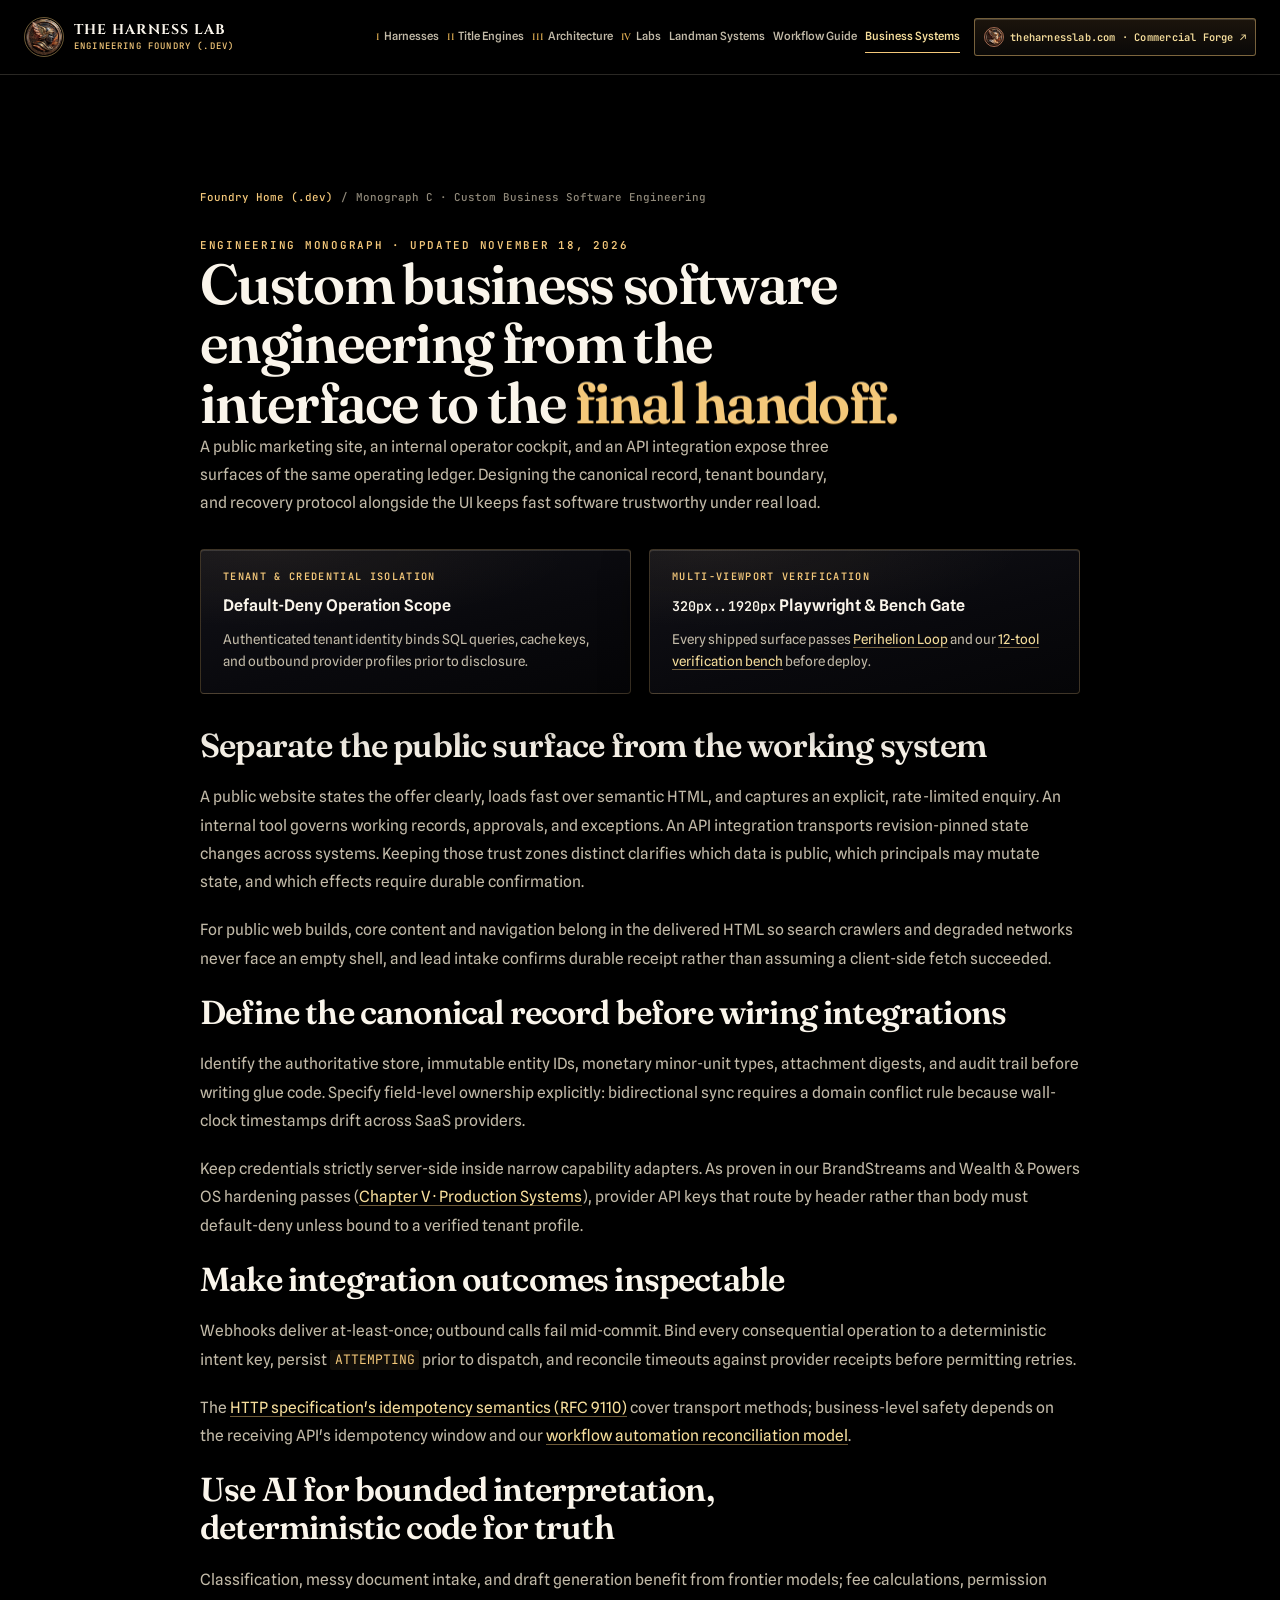
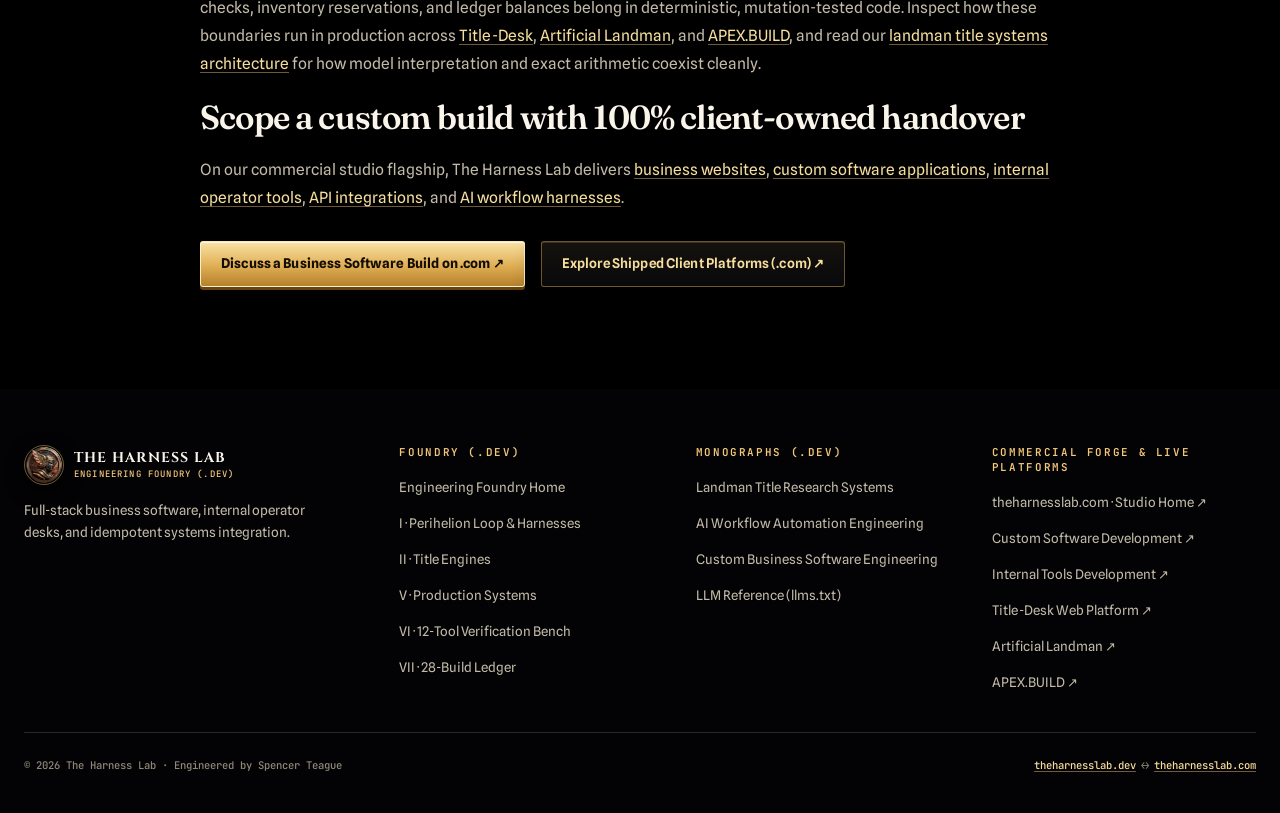
==== commit a02d1f7c: "Perfect mobile/tablet hero & tab stability, wrap narrow tables/code, and add full SEO + LLM discover" ====
--- a/business-software-engineering/index.html
+++ b/business-software-engineering/index.html
@@ -4,17 +4,27 @@
 <meta charset="utf-8">
 <meta name="viewport" content="width=device-width,initial-scale=1">
 <title>Custom Business Software Engineering | The Harness Lab (.dev)</title>
-<meta name="description" content="How The Harness Lab engineers business websites, internal operator tools, and idempotent API integrations: data models, tenant isolation, recovery, and release verification.">
+<meta name="description" content="How The Harness Lab engineers business websites, operator tools &amp; idempotent API integrations: canonical data models, tenant isolation &amp; release verification.">
 <link rel="canonical" href="https://theharnesslab.dev/business-software-engineering/">
-<meta name="robots" content="index,follow,max-image-preview:large">
+<link rel="manifest" href="/manifest.webmanifest">
+<link rel="alternate" type="text/plain" href="/llms.txt" title="LLM Engineering Reference">
+<meta name="robots" content="index,follow,max-image-preview:large,max-snippet:-1,max-video-preview:-1">
 <meta name="theme-color" content="#000000">
+<meta property="og:locale" content="en_US">
 <meta property="og:type" content="article">
 <meta property="og:site_name" content="The Harness Lab Engineering Foundry">
 <meta property="og:title" content="Custom Business Software Engineering | The Harness Lab (.dev)">
 <meta property="og:description" content="Data models, default-deny tenant boundaries, idempotent API integrations, and end-to-end artifact verification.">
 <meta property="og:url" content="https://theharnesslab.dev/business-software-engineering/">
 <meta property="og:image" content="https://theharnesslab.dev/social-card.png">
+<meta property="og:image:width" content="1200">
+<meta property="og:image:height" content="630">
+<meta property="og:image:alt" content="The Harness Lab Engineering Foundry (.dev) — Custom Business Software Engineering">
 <meta name="twitter:card" content="summary_large_image">
+<meta name="twitter:title" content="Custom Business Software Engineering | The Harness Lab (.dev)">
+<meta name="twitter:description" content="Data models, default-deny tenant boundaries, idempotent API integrations, and end-to-end artifact verification.">
+<meta name="twitter:image" content="https://theharnesslab.dev/social-card.png">
+<meta name="twitter:image:alt" content="The Harness Lab Engineering Foundry (.dev) — Custom Business Software Engineering">
 <link rel="icon" href="/favicon.png" type="image/png">
 <link rel="apple-touch-icon" href="/hermes-mark.png">
 <link rel="preconnect" href="https://fonts.googleapis.com">
@@ -31,16 +41,19 @@
       "@id": "https://theharnesslab.dev/business-software-engineering/#article",
       "url": "https://theharnesslab.dev/business-software-engineering/",
       "headline": "Custom business software engineering from the interface to the final handoff.",
-      "description": "How The Harness Lab engineers business websites, internal tools and API integrations: data models, access boundaries, recovery and verification.",
+      "description": "How The Harness Lab engineers business websites, internal operator tools, and idempotent API integrations: canonical data models, tenant isolation, recovery, and release verification.",
       "datePublished": "2026-10-26",
-      "dateModified": "2026-11-17",
+      "dateModified": "2026-11-18",
+      "inLanguage": "en-US",
+      "image": "https://theharnesslab.dev/social-card.png",
       "author": {
-        "@type": "Organization",
-        "name": "The Harness Lab",
-        "url": "https://theharnesslab.com/"
+        "@type": "Person",
+        "name": "Spencer Teague",
+        "url": "https://theharnesslab.dev/"
       },
       "publisher": {
         "@type": "Organization",
+        "@id": "https://theharnesslab.com/#organization",
         "name": "The Harness Lab",
         "url": "https://theharnesslab.com/"
       },
@@ -64,6 +77,36 @@
           "item": "https://theharnesslab.dev/business-software-engineering/"
         }
       ]
+    },
+    {
+      "@type": "FAQPage",
+      "@id": "https://theharnesslab.dev/business-software-engineering/#faq",
+      "mainEntity": [
+        {
+          "@type": "Question",
+          "name": "How does The Harness Lab enforce multi-tenant isolation in SaaS and internal business software?",
+          "acceptedAnswer": {
+            "@type": "Answer",
+            "text": "Authenticated tenant identity is bound directly into SQL queries, cache keys, worker job payloads, and outbound third-party provider profiles before any data is retrieved or disclosed, enforcing default-deny authorization across every route and background queue."
+          }
+        },
+        {
+          "@type": "Question",
+          "name": "How are Stripe payments, webhooks, and external API integrations made idempotent?",
+          "acceptedAnswer": {
+            "@type": "Answer",
+            "text": "Every consequential write binds to a deterministic intent key, persists ATTEMPTING prior to crossing the network boundary, verifies webhook signatures fail-closed, and reconciles ambiguous timeouts against provider transaction receipts before allowing retries."
+          }
+        },
+        {
+          "@type": "Question",
+          "name": "Where should business software use frontier LLMs versus deterministic code?",
+          "acceptedAnswer": {
+            "@type": "Answer",
+            "text": "Frontier models handle unstructured document intake, classification, and bounded draft proposals, whereas fee math, ledger balances, access control, inventory reservations, and exact ownership fractions execute in deterministic, mutation-tested code."
+          }
+        }
+      ]
     }
   ]
 }
@@ -91,9 +134,10 @@
     <div class="main-nav" id="main-nav">
       <nav aria-label="Primary engineering chapters">
         <ul class="nav-list">
-          <li><a href="/#perihelion-loop"><span class="nav-num">I</span> Perihelion Loop</a></li>
-          <li><a href="/#architecture"><span class="nav-num">II</span> Architecture</a></li>
-          <li><a href="/#execution-lab"><span class="nav-num">III</span> Execution Lab</a></li>
+          <li><a href="/#perihelion-loop"><span class="nav-num">I</span> Harnesses</a></li>
+          <li><a href="/#title-engines"><span class="nav-num">II</span> Title Engines</a></li>
+          <li><a href="/#architecture"><span class="nav-num">III</span> Architecture</a></li>
+          <li><a href="/#execution-lab"><span class="nav-num">IV</span> Labs</a></li>
           <li><a href="/landman-title-systems/">Landman Systems</a></li>
           <li><a href="/workflow-automation-engineering/">Workflow Guide</a></li>
           <li><a href="/business-software-engineering/" aria-current="page">Business Systems</a></li>
@@ -115,7 +159,7 @@
       <span>Monograph C · Custom Business Software Engineering</span>
     </nav>
 
-    <p class="eyebrow">Engineering Monograph · Updated November 17, 2026</p>
+    <p class="eyebrow">Engineering Monograph · Updated November 18, 2026</p>
     <h1>Custom business software engineering from the interface to the <em>final handoff.</em></h1>
     <p class="lead">A public marketing site, an internal operator cockpit, and an API integration expose three surfaces of the same operating ledger. Designing the canonical record, tenant boundary, and recovery protocol alongside the UI keeps fast software trustworthy under real load.</p>
 
@@ -138,14 +182,14 @@
 
     <h2>Define the canonical record before wiring integrations</h2>
     <p>Identify the authoritative store, immutable entity IDs, monetary minor-unit types, attachment digests, and audit trail before writing glue code. Specify field-level ownership explicitly: bidirectional sync requires a domain conflict rule because wall-clock timestamps drift across SaaS providers.</p>
-    <p>Keep credentials strictly server-side inside narrow capability adapters. As proven in our BrandStreams and Wealth &amp; Powers OS hardening passes (<a class="inline-link" href="/#systems">Chapter IV · Production Systems</a>), provider API keys that route by header rather than body must default-deny unless bound to a verified tenant profile.</p>
+    <p>Keep credentials strictly server-side inside narrow capability adapters. As proven in our BrandStreams and Wealth &amp; Powers OS hardening passes (<a class="inline-link" href="/#systems">Chapter V · Production Systems</a>), provider API keys that route by header rather than body must default-deny unless bound to a verified tenant profile.</p>
 
     <h2>Make integration outcomes inspectable</h2>
     <p>Webhooks deliver at-least-once; outbound calls fail mid-commit. Bind every consequential operation to a deterministic intent key, persist <code>ATTEMPTING</code> prior to dispatch, and reconcile timeouts against provider receipts before permitting retries.</p>
     <p>The <a class="inline-link" href="https://www.rfc-editor.org/rfc/rfc9110.html#section-9.2.2">HTTP specification's idempotency semantics (RFC 9110)</a> cover transport methods; business-level safety depends on the receiving API's idempotency window and our <a class="inline-link" href="/workflow-automation-engineering/">workflow automation reconciliation model</a>.</p>
 
     <h2>Use AI for bounded interpretation, deterministic code for truth</h2>
-    <p>Classification, messy document intake, and draft generation benefit from frontier models; fee calculations, permission checks, inventory reservations, and ledger balances belong in deterministic, mutation-tested code. See our <a class="inline-link" href="/landman-title-systems/">landman title systems architecture</a> for how model interpretation and exact arithmetic coexist cleanly.</p>
+    <p>Classification, messy document intake, and draft generation benefit from frontier models; fee calculations, permission checks, inventory reservations, and ledger balances belong in deterministic, mutation-tested code. Inspect how these boundaries run in production across <a class="inline-link" href="https://title-desk.com/">Title-Desk</a>, <a class="inline-link" href="https://artificiallandman.io/">Artificial Landman</a>, and <a class="inline-link" href="https://apex-build.dev/">APEX.BUILD</a>, and read our <a class="inline-link" href="/landman-title-systems/">landman title systems architecture</a> for how model interpretation and exact arithmetic coexist cleanly.</p>
 
     <h2>Scope a custom build with 100% client-owned handover</h2>
     <p>On our commercial studio flagship, The Harness Lab delivers <a class="inline-link" href="https://theharnesslab.com/website-design-development/">business websites</a>, <a class="inline-link" href="https://theharnesslab.com/custom-software-development/">custom software applications</a>, <a class="inline-link" href="https://theharnesslab.com/internal-tools-development/">internal operator tools</a>, <a class="inline-link" href="https://theharnesslab.com/api-integrations/">API integrations</a>, and <a class="inline-link" href="https://theharnesslab.com/ai-workflow-automation/">AI workflow harnesses</a>.</p>
@@ -174,9 +218,11 @@
         <h3>Foundry (.dev)</h3>
         <ul>
           <li><a href="/">Engineering Foundry Home</a></li>
-          <li><a href="/#perihelion-loop">I · Perihelion Loop</a></li>
-          <li><a href="/#systems">IV · Production Systems</a></li>
-          <li><a href="/#verification-kit">V · 12-Tool Verification Bench</a></li>
+          <li><a href="/#perihelion-loop">I · Perihelion Loop &amp; Harnesses</a></li>
+          <li><a href="/#title-engines">II · Title Engines</a></li>
+          <li><a href="/#systems">V · Production Systems</a></li>
+          <li><a href="/#verification-kit">VI · 12-Tool Verification Bench</a></li>
+          <li><a href="/#build-ledger">VII · 28-Build Ledger</a></li>
         </ul>
       </div>
       <div class="footer-col">
@@ -185,15 +231,18 @@
           <li><a href="/landman-title-systems/">Landman Title Research Systems</a></li>
           <li><a href="/workflow-automation-engineering/">AI Workflow Automation Engineering</a></li>
           <li><a href="/business-software-engineering/">Custom Business Software Engineering</a></li>
+          <li><a href="/llms.txt">LLM Reference (llms.txt)</a></li>
         </ul>
       </div>
       <div class="footer-col">
-        <h3>Commercial Forge (.com)</h3>
+        <h3>Commercial Forge &amp; Live Platforms</h3>
         <ul>
           <li><a href="https://theharnesslab.com/">theharnesslab.com · Studio Home ↗</a></li>
           <li><a href="https://theharnesslab.com/custom-software-development/">Custom Software Development ↗</a></li>
           <li><a href="https://theharnesslab.com/internal-tools-development/">Internal Tools Development ↗</a></li>
-          <li><a href="https://theharnesslab.com/api-integrations/">API Integration Services ↗</a></li>
+          <li><a href="https://title-desk.com/">Title-Desk Web Platform ↗</a></li>
+          <li><a href="https://artificiallandman.io/">Artificial Landman ↗</a></li>
+          <li><a href="https://apex-build.dev/">APEX.BUILD ↗</a></li>
         </ul>
       </div>
     </div>
--- a/engineering.css
+++ b/engineering.css
@@ -237,6 +237,7 @@
   margin: 0;
   max-width: 100%;
   overflow-x: auto;
+  overscroll-behavior-x: contain;
   font-size: 0.78rem;
   line-height: 1.75;
   tab-size: 2;
@@ -705,9 +706,9 @@
   position: relative;
   z-index: 2;
   display: grid;
-  grid-template-columns: minmax(0, 1.16fr) minmax(0, 0.84fr);
-  gap: clamp(32px, 4vw, 68px);
-  align-items: center;
+  grid-template-columns: minmax(0, 1.2fr) minmax(250px, 0.8fr);
+  gap: clamp(24px, 3.8vw, 64px);
+  align-items: start;
 }
 
 .hero-copy {
@@ -817,12 +818,12 @@
   --tilt-x: 0deg;
   --tilt-y: 0deg;
   position: relative;
-  width: min(100%, 440px);
+  width: min(100%, 380px);
   aspect-ratio: 1;
   display: grid;
   place-items: center;
   perspective: 1200px;
-  cursor: pointer;
+  cursor: default;
   user-select: none;
   border-radius: 50%;
 }
@@ -891,17 +892,32 @@
   letter-spacing: 0.08em;
 }
 
-.medallion-rotor {
+.medallion-tilt {
   position: relative;
   width: 80%;
   height: 80%;
   transform-style: preserve-3d;
-  transform: rotateX(var(--tilt-x)) rotateY(var(--tilt-y));
-  transition: transform 760ms cubic-bezier(0.22, 1, 0.36, 1);
+  transform: rotateX(0deg) rotateY(0deg);
+}
+
+@media (hover: hover) and (pointer: fine) {
+  .medallion-tilt {
+    transform: rotateX(var(--tilt-x, 0deg)) rotateY(var(--tilt-y, 0deg));
+    transition: transform 120ms ease-out;
+  }
+}
+
+.medallion-rotor {
+  position: relative;
+  width: 100%;
+  height: 100%;
+  transform-style: preserve-3d;
+  transform: rotateY(0deg);
+  transition: transform 640ms cubic-bezier(0.22, 1, 0.36, 1);
 }
 
 .medallion-vitrine[data-face="com"] .medallion-rotor {
-  transform: rotateX(var(--tilt-x)) rotateY(calc(180deg + var(--tilt-y)));
+  transform: rotateY(180deg);
 }
 
 .medallion-coin-face {
@@ -948,6 +964,11 @@
   width: 100%;
 }
 
+.medallion-controls .button {
+  min-height: 44px;
+  padding: 9px 14px;
+}
+
 .medallion-com-jump {
   display: inline-flex;
   align-items: center;
@@ -1130,7 +1151,10 @@
 }
 
 .cockpit-tab {
-  padding: 11px 12px;
+  min-height: 44px;
+  display: inline-flex;
+  align-items: center;
+  padding: 10px 12px;
   border: 1px solid var(--line);
   border-radius: 3px;
   background: #07070a;
@@ -1173,12 +1197,22 @@
 
 .cockpit-meta {
   display: grid;
+  align-content: start;
   gap: 14px;
   padding: 20px;
   border: 1px solid var(--line);
   border-radius: 3px;
   background: #07070a;
   min-width: 0;
+}
+
+.cockpit-explorer .cockpit-meta {
+  min-height: 340px;
+}
+
+[data-cockpit-zoom],
+.dialog-actions .button {
+  min-height: 44px;
 }
 
 .cockpit-meta-row {
@@ -1383,7 +1417,10 @@
 }
 
 .lab-switch-btn {
-  padding: 12px 18px;
+  min-height: 44px;
+  display: inline-flex;
+  align-items: center;
+  padding: 10px 18px;
   border: 1px solid var(--line);
   border-radius: 3px;
   background: #060609;
@@ -1404,7 +1441,27 @@
   color: var(--gold-hi);
 }
 
+.lab-panels {
+  display: grid;
+}
+
+.lab-panels > [data-lab-panel] {
+  grid-area: 1 / 1;
+  min-width: 0;
+  display: flex;
+  flex-direction: column;
+}
+
+.lab-panels > [data-lab-panel].is-inactive {
+  visibility: hidden;
+  pointer-events: none;
+  opacity: 0;
+}
+
 .lab {
+  flex: 1;
+  display: flex;
+  flex-direction: column;
   background: var(--ground);
   border: 1px solid var(--hair-strong);
   border-radius: 4px;
@@ -1499,6 +1556,7 @@
 }
 
 .lab-body {
+  flex: 1;
   display: grid;
   grid-template-columns: minmax(0, 1.05fr) minmax(0, 1fr);
   border-block: 1px solid var(--line);
@@ -1640,6 +1698,9 @@
 }
 
 .reset {
+  min-height: 44px;
+  display: inline-flex;
+  align-items: center;
   color: var(--muted);
   border: 0;
   background: transparent;
@@ -2094,6 +2155,9 @@
 
 .table-scroll {
   overflow-x: auto;
+  -webkit-overflow-scrolling: touch;
+  overscroll-behavior-x: contain;
+  touch-action: pan-x pan-y;
   max-width: 100%;
   margin-block: 28px;
   border: 1px solid var(--line);
@@ -2355,6 +2419,9 @@
 }
 
 .subpage-breadcrumb a {
+  min-height: 40px;
+  display: inline-flex;
+  align-items: center;
   color: var(--gold);
   text-decoration: none;
 }
@@ -2403,6 +2470,20 @@
 /* ==========================================================================
    Responsive Breakpoints (1920px -> 1280px -> 768px -> 390px -> 320px)
    ========================================================================== */
+@media (min-width: 1181px) and (max-width: 1340px) {
+  .nav-list {
+    gap: 8px;
+  }
+  .nav-list a {
+    font-size: 0.71rem;
+  }
+  .com-bridge-btn {
+    padding: 5px 9px;
+    font-size: 0.65rem;
+    gap: 6px;
+  }
+}
+
 @media (max-width: 1180px) {
   .nav-toggle {
     display: grid;
@@ -2452,11 +2533,28 @@
   }
 }
 
+@media (min-width: 768px) and (max-width: 1024px) {
+  .hero {
+    padding-block: 28px 48px;
+  }
+  .hero-grid {
+    grid-template-columns: minmax(0, 1.2fr) minmax(250px, 0.8fr);
+    align-items: start;
+    gap: 28px;
+  }
+  .medallion-vitrine {
+    padding: 14px 16px;
+    gap: 10px;
+  }
+  .medallion-stage {
+    width: min(100%, 272px);
+  }
+}
+
 @media (max-width: 960px) {
   .wrap {
     width: calc(100% - 44px);
   }
-  .hero-grid,
   .perihelion-grid,
   .systems-grid,
   .contact-inner {
@@ -2504,6 +2602,156 @@
   }
   .footer-grid {
     grid-template-columns: repeat(2, minmax(0, 1fr));
+  }
+}
+
+@media (max-width: 820px) {
+  select,
+  input,
+  textarea {
+    font-size: max(1rem, 16px);
+  }
+}
+
+@media (max-width: 767px) {
+  .header-inner {
+    min-height: 64px;
+  }
+  .hero {
+    padding-block: 16px 40px;
+  }
+  .hero-grid {
+    grid-template-columns: minmax(0, 1fr);
+    gap: 12px;
+  }
+  .hero-copy {
+    display: contents;
+  }
+  .hero-kicker {
+    order: 1;
+  }
+  .hero-copy h1 {
+    order: 2;
+    font-size: clamp(1.68rem, 7.2vw, 2.15rem);
+    line-height: 1.08;
+  }
+  .hero-copy h1 br {
+    display: none;
+  }
+  .hero-thesis {
+    order: 3;
+    font-size: 0.94rem;
+    line-height: 1.42;
+  }
+  .medallion-vitrine {
+    order: 4;
+    padding: 10px 12px;
+    gap: 8px;
+  }
+  .medallion-stage {
+    width: min(100%, 240px);
+    max-width: min(64vw, 240px);
+  }
+  .medallion-status {
+    font-size: 0.58rem;
+    line-height: 1.35;
+    min-height: 0;
+  }
+  .medallion-com-jump {
+    padding: 6px 10px;
+    font-size: 0.68rem;
+  }
+  .hero-actions {
+    order: 5;
+    margin-top: 2px;
+    gap: 10px 14px;
+  }
+  .hero-copy .lead {
+    order: 6;
+  }
+  .hero-credo {
+    order: 7;
+  }
+}
+
+@media (min-width: 560px) and (max-height: 520px) {
+  .header-inner {
+    min-height: 52px;
+  }
+  .brand-seal {
+    width: 34px;
+    height: 34px;
+  }
+  .nav-toggle {
+    width: 40px;
+    height: 40px;
+  }
+  .hero {
+    padding-block: 12px 28px;
+  }
+  .hero-grid {
+    grid-template-columns: minmax(0, 1.2fr) minmax(240px, 0.8fr);
+    gap: 18px;
+    align-items: start;
+  }
+  .hero-copy {
+    display: grid;
+    gap: 10px;
+  }
+  .hero-copy > *,
+  .medallion-vitrine {
+    order: initial;
+  }
+  .hero-copy h1 {
+    font-size: clamp(1.5rem, 3.3vw, 2.05rem);
+    line-height: 1.08;
+  }
+  .hero-copy h1 br {
+    display: inline;
+  }
+  .hero-thesis {
+    font-size: 0.9rem;
+    line-height: 1.38;
+  }
+  .medallion-vitrine {
+    padding: 10px 12px;
+    gap: 6px;
+  }
+  .medallion-stage {
+    width: min(100%, 172px);
+    max-width: 172px;
+  }
+  .medallion-status {
+    font-size: 0.54rem;
+    line-height: 1.3;
+    min-height: 0;
+  }
+  .medallion-controls .button {
+    min-height: 40px;
+    padding: 6px 10px;
+    font-size: 0.7rem;
+  }
+  .medallion-com-jump {
+    padding: 5px 8px;
+    font-size: 0.64rem;
+  }
+}
+
+@media (max-width: 640px) {
+  table {
+    min-width: 0;
+  }
+  th,
+  td {
+    padding: 10px 12px;
+    overflow-wrap: break-word;
+  }
+  pre {
+    white-space: pre-wrap;
+    overflow-wrap: anywhere;
+    word-break: break-word;
+    overflow-x: hidden;
+    touch-action: pan-y;
   }
 }
 
@@ -2634,3 +2882,742 @@
     overflow-wrap: anywhere;
   }
 }
+
+/* ==========================================================================
+   2026-11-17 · In-house harness vitrine, title engines, showcase galleries,
+   War-Ledger campaigns and the 28-build evolution ledger (ledger.mjs).
+   Gold anchors, ember only for hot/fault semantics, green strictly PASS.
+   ========================================================================== */
+
+/* --- Shared stat list ---------------------------------------------------- */
+.vitrine-stats {
+  display: grid;
+  grid-template-columns: repeat(2, minmax(0, 1fr));
+  gap: 1px;
+  margin: 0;
+  border: 1px solid var(--hair);
+  border-radius: 3px;
+  background: var(--line);
+  overflow: hidden;
+  align-self: start;
+}
+.vitrine-stats > div {
+  display: grid;
+  gap: 4px;
+  align-content: start;
+  padding: 12px 14px;
+  background: linear-gradient(180deg, #0d0d12, #060609);
+  min-width: 0;
+}
+.vitrine-stats dt,
+.harness-card-stats dt,
+.build-stats dt,
+.trench-metrics dt {
+  font: 500 0.6rem/1.4 var(--mono);
+  letter-spacing: 0.12em;
+  text-transform: uppercase;
+  color: var(--ash);
+}
+.vitrine-stats dd,
+.harness-card-stats dd,
+.build-stats dd,
+.trench-metrics dd {
+  margin: 0;
+  font: 700 0.95rem/1.35 var(--mono);
+  color: var(--gold-hi);
+  overflow-wrap: anywhere;
+}
+
+/* --- Chapter I · In-house harness vitrine -------------------------------- */
+.harness-vitrine {
+  margin-top: clamp(56px, 6vw, 88px);
+  padding-top: clamp(40px, 4.5vw, 64px);
+  border-top: 1px solid var(--line);
+}
+.vitrine-head {
+  display: grid;
+  gap: 12px;
+  max-width: 900px;
+  margin-bottom: 28px;
+}
+.vitrine-head h3 {
+  font: 600 clamp(1.4rem, 1.1rem + 1.2vw, 2.1rem) / 1.2 var(--display);
+  color: var(--ivory);
+}
+.rogue-agents-card {
+  padding: clamp(20px, 2.5vw, 30px);
+}
+.rogue-head,
+.engine-head {
+  display: grid;
+  grid-template-columns: minmax(0, 1.4fr) minmax(280px, 0.9fr);
+  gap: clamp(18px, 2.6vw, 36px);
+  align-items: start;
+  margin-bottom: 22px;
+}
+.rogue-head h3,
+.engine-head h3 {
+  margin: 6px 0 10px;
+  font: 600 clamp(1.5rem, 1.2rem + 1.1vw, 2.2rem) / 1.15 var(--display);
+  color: var(--ivory);
+}
+.rogue-head p:not(.eyebrow) {
+  color: var(--muted);
+  line-height: 1.72;
+}
+.harness-card-grid {
+  display: grid;
+  grid-template-columns: repeat(3, minmax(0, 1fr));
+  gap: 16px;
+  margin-top: 18px;
+}
+.harness-card {
+  display: grid;
+  gap: 10px;
+  align-content: start;
+  padding: 20px;
+}
+.harness-card--shot {
+  grid-row: span 2;
+}
+.harness-card-top {
+  display: flex;
+  flex-wrap: wrap;
+  gap: 8px;
+  align-items: center;
+  justify-content: space-between;
+}
+.harness-card h4 {
+  font: 600 1.15rem/1.3 var(--display);
+  color: var(--ivory);
+}
+.harness-card p {
+  color: var(--muted);
+  font-size: 0.88rem;
+  line-height: 1.7;
+}
+.harness-card-stats {
+  display: flex;
+  flex-wrap: wrap;
+  gap: 18px;
+  margin: 2px 0 0;
+}
+.harness-card-stats > div {
+  display: grid;
+  gap: 2px;
+}
+
+/* --- Screenshot buttons (galleries + build cards) ------------------------ */
+.build-shot,
+.gallery-viewport {
+  display: block;
+  width: 100%;
+  color: inherit;
+  cursor: zoom-in;
+  text-align: left;
+}
+.build-shot img,
+.gallery-viewport img {
+  display: block;
+  width: 100%;
+  height: auto;
+  aspect-ratio: 16 / 10;
+  object-fit: cover;
+  object-position: top center;
+  border-radius: 2px;
+}
+.build-shot:hover,
+.gallery-viewport:hover {
+  border-color: var(--hair-strong);
+}
+.gallery-viewport {
+  position: relative;
+}
+.gallery-zoom-pill {
+  position: absolute;
+  right: 14px;
+  bottom: 14px;
+  padding: 4px 10px;
+  border: 1px solid var(--hair-strong);
+  border-radius: 2px;
+  background: rgba(5, 5, 7, 0.86);
+  color: var(--gold-hi);
+  font: 600 0.62rem/1.4 var(--mono);
+  letter-spacing: 0.1em;
+  text-transform: uppercase;
+}
+
+/* --- Galleries ----------------------------------------------------------- */
+.showcase-gallery {
+  padding: clamp(14px, 1.8vw, 20px);
+  background: linear-gradient(180deg, #08080b, #050507);
+}
+.gallery-tabs {
+  display: grid;
+  grid-template-columns: repeat(auto-fit, minmax(min(100%, 132px), 1fr));
+  gap: 8px;
+  margin-bottom: 16px;
+}
+.gallery-stage .cockpit-meta {
+  min-height: 290px;
+}
+.gallery-stage .cockpit-meta h4 {
+  font: 600 1.12rem/1.35 var(--display);
+  color: var(--ivory);
+}
+
+/* --- Chapter II · title engines ------------------------------------------ */
+.engine-block {
+  padding-block: clamp(28px, 3vw, 44px);
+  border-top: 1px solid var(--line);
+}
+.engine-block:first-of-type {
+  border-top: 0;
+  padding-top: 0;
+}
+.engine-steps,
+.engine-pipeline {
+  display: grid;
+  gap: 10px;
+  margin: 0 0 18px;
+  padding: 0;
+  list-style: none;
+}
+.engine-steps {
+  grid-template-columns: repeat(4, minmax(0, 1fr));
+}
+.engine-pipeline {
+  grid-template-columns: repeat(3, minmax(0, 1fr));
+}
+.engine-steps li,
+.engine-pipeline li {
+  display: grid;
+  gap: 6px;
+  align-content: start;
+  padding: 14px 16px;
+  border: 1px solid var(--line);
+  border-top: 2px solid var(--gold-mid);
+  border-radius: 3px;
+  background: #07070a;
+  min-width: 0;
+}
+.engine-steps strong,
+.engine-pipeline strong {
+  color: var(--ivory);
+  font-weight: 600;
+}
+.engine-steps li > span:last-child,
+.engine-pipeline li > span:last-child {
+  color: var(--muted);
+  font-size: 0.84rem;
+  line-height: 1.6;
+}
+.pipeline-num {
+  font: 700 0.72rem/1 var(--mono);
+  letter-spacing: 0.1em;
+  color: var(--gold);
+}
+.engine-links,
+.trench-links,
+.live-platforms {
+  display: flex;
+  flex-wrap: wrap;
+  align-items: center;
+  gap: 10px 22px;
+  margin-top: 16px;
+}
+.live-platforms {
+  margin-top: 28px;
+  padding: 16px 20px;
+  border: 1px solid var(--hair);
+  border-radius: 4px;
+  background: linear-gradient(180deg, #0d0d12, #060609);
+}
+
+/* --- Chapter VII · ledger monuments -------------------------------------- */
+.ledger-monuments {
+  display: grid;
+  grid-template-columns: repeat(4, minmax(0, 1fr));
+  margin-bottom: 28px;
+  border: 1px solid var(--hair);
+  border-radius: 4px;
+  background: linear-gradient(180deg, #0d0d12, #060609);
+  box-shadow: 0 20px 44px rgba(0, 0, 0, 0.85);
+}
+.ledger-monument {
+  padding: 20px 22px;
+  border-left: 1px solid var(--line);
+  min-width: 0;
+}
+.ledger-monument:first-child {
+  border-left: 0;
+}
+.ledger-monument .telemetry-value {
+  font: 600 clamp(1.15rem, 0.95rem + 0.8vw, 1.6rem) / 1.2 var(--display);
+}
+
+/* --- War-Ledger campaigns ------------------------------------------------ */
+.trench-ledger {
+  padding: clamp(20px, 2.5vw, 30px);
+  margin-bottom: 28px;
+}
+.trench-head {
+  margin-bottom: 14px;
+}
+.trench-tabs {
+  display: grid;
+  grid-template-columns: repeat(3, minmax(0, 1fr));
+  gap: 8px;
+  margin-bottom: 22px;
+}
+.trench-tab {
+  display: grid;
+  align-content: center;
+  min-height: 52px;
+  gap: 4px;
+}
+.trench-tab strong {
+  font: 600 0.92rem/1.3 var(--body);
+  color: inherit;
+}
+.trench-tab span {
+  font-size: 0.66rem;
+  letter-spacing: 0.04em;
+  color: var(--ash);
+}
+.trench-headline {
+  margin-bottom: 10px;
+  font: 600 clamp(1.25rem, 1.05rem + 0.8vw, 1.75rem) / 1.25 var(--display);
+  color: var(--ivory);
+}
+.trench-metrics {
+  display: grid;
+  grid-template-columns: repeat(6, minmax(0, 1fr));
+  gap: 1px;
+  margin: 20px 0;
+  border: 1px solid var(--hair);
+  border-radius: 3px;
+  background: var(--line);
+  overflow: hidden;
+}
+.trench-metrics > div {
+  display: flex;
+  flex-direction: column-reverse;
+  gap: 4px;
+  padding: 12px 14px;
+  background: #08080b;
+  min-width: 0;
+}
+.trench-walls {
+  display: grid;
+  gap: 10px;
+  margin: 0;
+  padding: 0;
+  list-style: none;
+}
+.trench-walls li {
+  display: grid;
+  grid-template-columns: minmax(0, 0.8fr) minmax(0, 1.2fr);
+  gap: 18px;
+  padding: 14px 16px;
+  border: 1px solid var(--line);
+  border-radius: 3px;
+  background: #07070a;
+}
+.trench-walls .eyebrow {
+  display: block;
+  margin-bottom: 4px;
+}
+.trench-broke {
+  color: var(--ivory);
+  font-weight: 600;
+  font-size: 0.92rem;
+  line-height: 1.55;
+}
+.trench-broke .eyebrow {
+  color: var(--ember);
+}
+.trench-solved {
+  color: var(--muted);
+  font-size: 0.88rem;
+  line-height: 1.65;
+}
+.trench-log {
+  margin-top: 16px;
+}
+
+/* --- Parallel timeline chart --------------------------------------------- */
+.ledger-chart-card {
+  margin: 0 0 28px;
+  padding: clamp(16px, 2vw, 24px);
+}
+.ledger-chart-head {
+  display: flex;
+  flex-wrap: wrap;
+  gap: 10px 20px;
+  align-items: center;
+  justify-content: space-between;
+  margin-bottom: 12px;
+}
+.ledger-legend {
+  display: inline-flex;
+  flex-wrap: wrap;
+  align-items: center;
+  gap: 6px 14px;
+  font: 500 0.66rem/1.4 var(--mono);
+  color: var(--muted);
+}
+.tl-key {
+  display: inline-block;
+  width: 18px;
+  height: 8px;
+  margin-right: -8px;
+  border-radius: 2px;
+  vertical-align: middle;
+}
+.tl-key--flagship,
+.tl-bar--flagship {
+  background: var(--gold);
+  fill: var(--gold);
+}
+.tl-key--harness,
+.tl-bar--harness {
+  background: var(--ember);
+  fill: var(--ember);
+}
+.tl-key--build,
+.tl-bar--build {
+  background: #5d574b;
+  fill: #6b6457;
+}
+.ledger-chart-scroll {
+  overflow-x: auto;
+  overscroll-behavior-x: contain;
+}
+.ledger-chart {
+  display: block;
+  width: 100%;
+  min-width: 760px;
+  height: auto;
+}
+.tl-tick line {
+  stroke: rgba(243, 239, 230, 0.06);
+  stroke-width: 1;
+}
+.tl-tick.is-major line {
+  stroke: rgba(244, 200, 122, 0.22);
+}
+.tl-tick text {
+  fill: var(--ash);
+  font: 500 10px var(--mono);
+}
+.tl-tick.is-major text {
+  fill: var(--gold);
+}
+.tl-label {
+  fill: var(--muted);
+  font: 500 11px var(--body);
+  text-anchor: end;
+}
+.tl-row:hover .tl-label,
+.tl-row:focus .tl-label {
+  fill: var(--gold-hi);
+}
+.tl-row:hover .tl-bar,
+.tl-row:focus .tl-bar {
+  stroke: var(--gold-hi);
+  stroke-width: 1.5;
+}
+.tl-hit {
+  fill: transparent;
+}
+.tl-row:hover .tl-hit,
+.tl-row:focus .tl-hit {
+  fill: rgba(244, 200, 122, 0.05);
+}
+.tl-row.is-dimmed {
+  opacity: 0.22;
+}
+.tl-row {
+  transition: opacity 200ms ease;
+}
+
+/* --- Filters + build grid ------------------------------------------------ */
+.ledger-controls {
+  display: flex;
+  flex-wrap: wrap;
+  gap: 12px 20px;
+  align-items: center;
+  justify-content: space-between;
+  margin-bottom: 18px;
+}
+.ledger-filters {
+  display: flex;
+  flex-wrap: wrap;
+  gap: 8px;
+}
+.ledger-filter[aria-pressed="true"] {
+  border-color: var(--gold);
+  background: linear-gradient(180deg, rgba(244, 200, 122, 0.14), rgba(15, 14, 18, 0.95));
+  color: var(--gold-hi);
+}
+.ledger-count {
+  font: 500 0.7rem/1.4 var(--mono);
+  letter-spacing: 0.08em;
+  text-transform: uppercase;
+  color: var(--ash);
+}
+.build-grid {
+  display: grid;
+  grid-template-columns: repeat(3, minmax(0, 1fr));
+  gap: 16px;
+  align-items: start;
+}
+.build-card {
+  display: grid;
+  gap: 12px;
+  padding: 18px;
+  scroll-margin-top: 110px;
+}
+.build-card--flagship {
+  border-top: 2px solid var(--gold);
+}
+.build-card--harness {
+  border-top: 2px solid var(--ember);
+}
+.build-card:target {
+  border-color: var(--gold-hi);
+  box-shadow: 0 0 0 1px var(--gold-hi), 0 20px 44px rgba(0, 0, 0, 0.86);
+}
+.build-card-top {
+  display: flex;
+  flex-wrap: wrap;
+  gap: 8px;
+  align-items: center;
+  justify-content: space-between;
+}
+.build-index {
+  font: 600 0.62rem/1.4 var(--mono);
+  letter-spacing: 0.1em;
+  text-transform: uppercase;
+  color: var(--gold);
+}
+.build-card h4 {
+  font: 600 1.15rem/1.3 var(--display);
+  color: var(--ivory);
+}
+.build-category {
+  margin-top: -6px;
+  color: var(--ash);
+  font-size: 0.8rem;
+}
+.build-stats {
+  display: grid;
+  grid-template-columns: repeat(2, minmax(0, 1fr));
+  gap: 10px 14px;
+  margin: 0;
+  padding: 12px 0;
+  border-block: 1px solid var(--line);
+}
+.build-stats > div {
+  display: grid;
+  gap: 2px;
+  min-width: 0;
+}
+.build-stats dd {
+  font-size: 0.82rem;
+}
+.build-idea {
+  color: var(--muted);
+  font-size: 0.86rem;
+  line-height: 1.65;
+  display: -webkit-box;
+  -webkit-line-clamp: 5;
+  -webkit-box-orient: vertical;
+  overflow: hidden;
+}
+.build-details {
+  border: 1px solid var(--line);
+  border-radius: 3px;
+  background: #07070a;
+}
+summary,
+.build-details > summary {
+  min-height: 44px;
+  display: flex;
+  align-items: center;
+  justify-content: space-between;
+  gap: 10px;
+  padding: 9px 12px;
+  font: 600 0.68rem/1.4 var(--mono);
+  letter-spacing: 0.1em;
+  text-transform: uppercase;
+  color: var(--gold);
+  cursor: pointer;
+  list-style: none;
+}
+summary::-webkit-details-marker {
+  display: none;
+}
+.build-details > summary::after {
+  content: "+";
+  color: var(--gold-mid);
+  font-size: 0.86rem;
+  flex-shrink: 0;
+}
+.build-details[open] > summary::after {
+  content: "−";
+  color: var(--gold-hi);
+}
+.build-details > summary:hover {
+  color: var(--gold-hi);
+}
+.build-details[open] > summary {
+  border-bottom: 1px solid var(--line);
+}
+.build-details > p,
+.build-details > dl,
+.build-details > ol {
+  margin: 0;
+  padding: 10px 12px;
+  color: var(--muted);
+  font-size: 0.82rem;
+  line-height: 1.65;
+}
+.build-ai {
+  display: grid;
+  gap: 8px;
+}
+.build-ai dt {
+  font: 600 0.62rem/1.4 var(--mono);
+  letter-spacing: 0.1em;
+  text-transform: uppercase;
+  color: var(--gold);
+}
+.build-ai dd {
+  margin: 2px 0 0;
+}
+.build-langs,
+.build-lineage {
+  font: 500 0.7rem/1.5 var(--mono) !important;
+  color: var(--ash) !important;
+  overflow-wrap: anywhere;
+}
+.git-trail {
+  display: grid;
+  gap: 8px;
+  list-style: none;
+}
+.git-trail li {
+  display: grid;
+  grid-template-columns: auto minmax(0, 1fr);
+  gap: 2px 10px;
+}
+.git-trail time {
+  font: 600 0.68rem/1.5 var(--mono);
+  color: var(--gold);
+}
+.git-trail code {
+  font: 500 0.68rem/1.5 var(--mono);
+  color: var(--ember);
+  overflow-wrap: anywhere;
+}
+.git-trail span {
+  grid-column: 1 / -1;
+  color: var(--muted);
+}
+.build-live {
+  margin-top: 2px;
+}
+
+/* --- Responsive ---------------------------------------------------------- */
+@media (max-width: 1180px) {
+  .harness-card-grid,
+  .build-grid {
+    grid-template-columns: repeat(2, minmax(0, 1fr));
+  }
+  .rogue-head,
+  .engine-head {
+    grid-template-columns: minmax(0, 1fr);
+  }
+  .engine-steps {
+    grid-template-columns: repeat(2, minmax(0, 1fr));
+  }
+  .engine-pipeline {
+    grid-template-columns: repeat(2, minmax(0, 1fr));
+  }
+  .ledger-monuments {
+    grid-template-columns: repeat(2, minmax(0, 1fr));
+  }
+  .ledger-monument:nth-child(3) {
+    border-left: 0;
+  }
+  .ledger-monument:nth-child(n + 3) {
+    border-top: 1px solid var(--line);
+  }
+  .trench-metrics {
+    grid-template-columns: repeat(3, minmax(0, 1fr));
+  }
+  .cockpit-explorer .cockpit-meta {
+    min-height: 272px;
+  }
+  .gallery-stage .cockpit-meta {
+    min-height: 224px;
+  }
+}
+@media (max-width: 720px) {
+  .cockpit-explorer .cockpit-meta {
+    min-height: 368px;
+  }
+  .gallery-stage .cockpit-meta {
+    min-height: 284px;
+  }
+  .harness-card-grid,
+  .build-grid,
+  .engine-steps,
+  .engine-pipeline,
+  .trench-tabs,
+  .trench-walls li {
+    grid-template-columns: minmax(0, 1fr);
+  }
+  .harness-card--shot {
+    grid-row: auto;
+  }
+  .ledger-monuments {
+    grid-template-columns: minmax(0, 1fr);
+  }
+  .ledger-monument {
+    border-left: 0;
+    border-top: 1px solid var(--line);
+  }
+  .ledger-monument:first-child {
+    border-top: 0;
+  }
+  .trench-metrics {
+    grid-template-columns: repeat(2, minmax(0, 1fr));
+  }
+  .vitrine-stats {
+    grid-template-columns: minmax(0, 1fr);
+  }
+}
+@media (max-width: 420px) {
+  .cockpit-explorer .cockpit-meta {
+    min-height: 416px;
+  }
+  .gallery-stage .cockpit-meta {
+    min-height: 312px;
+  }
+}
+@media (max-width: 350px) {
+  .cockpit-explorer .cockpit-meta {
+    min-height: 520px;
+  }
+  .gallery-stage .cockpit-meta {
+    min-height: 392px;
+  }
+}
+@media (prefers-reduced-motion: reduce) {
+  .tl-row {
+    transition: none;
+  }
+}
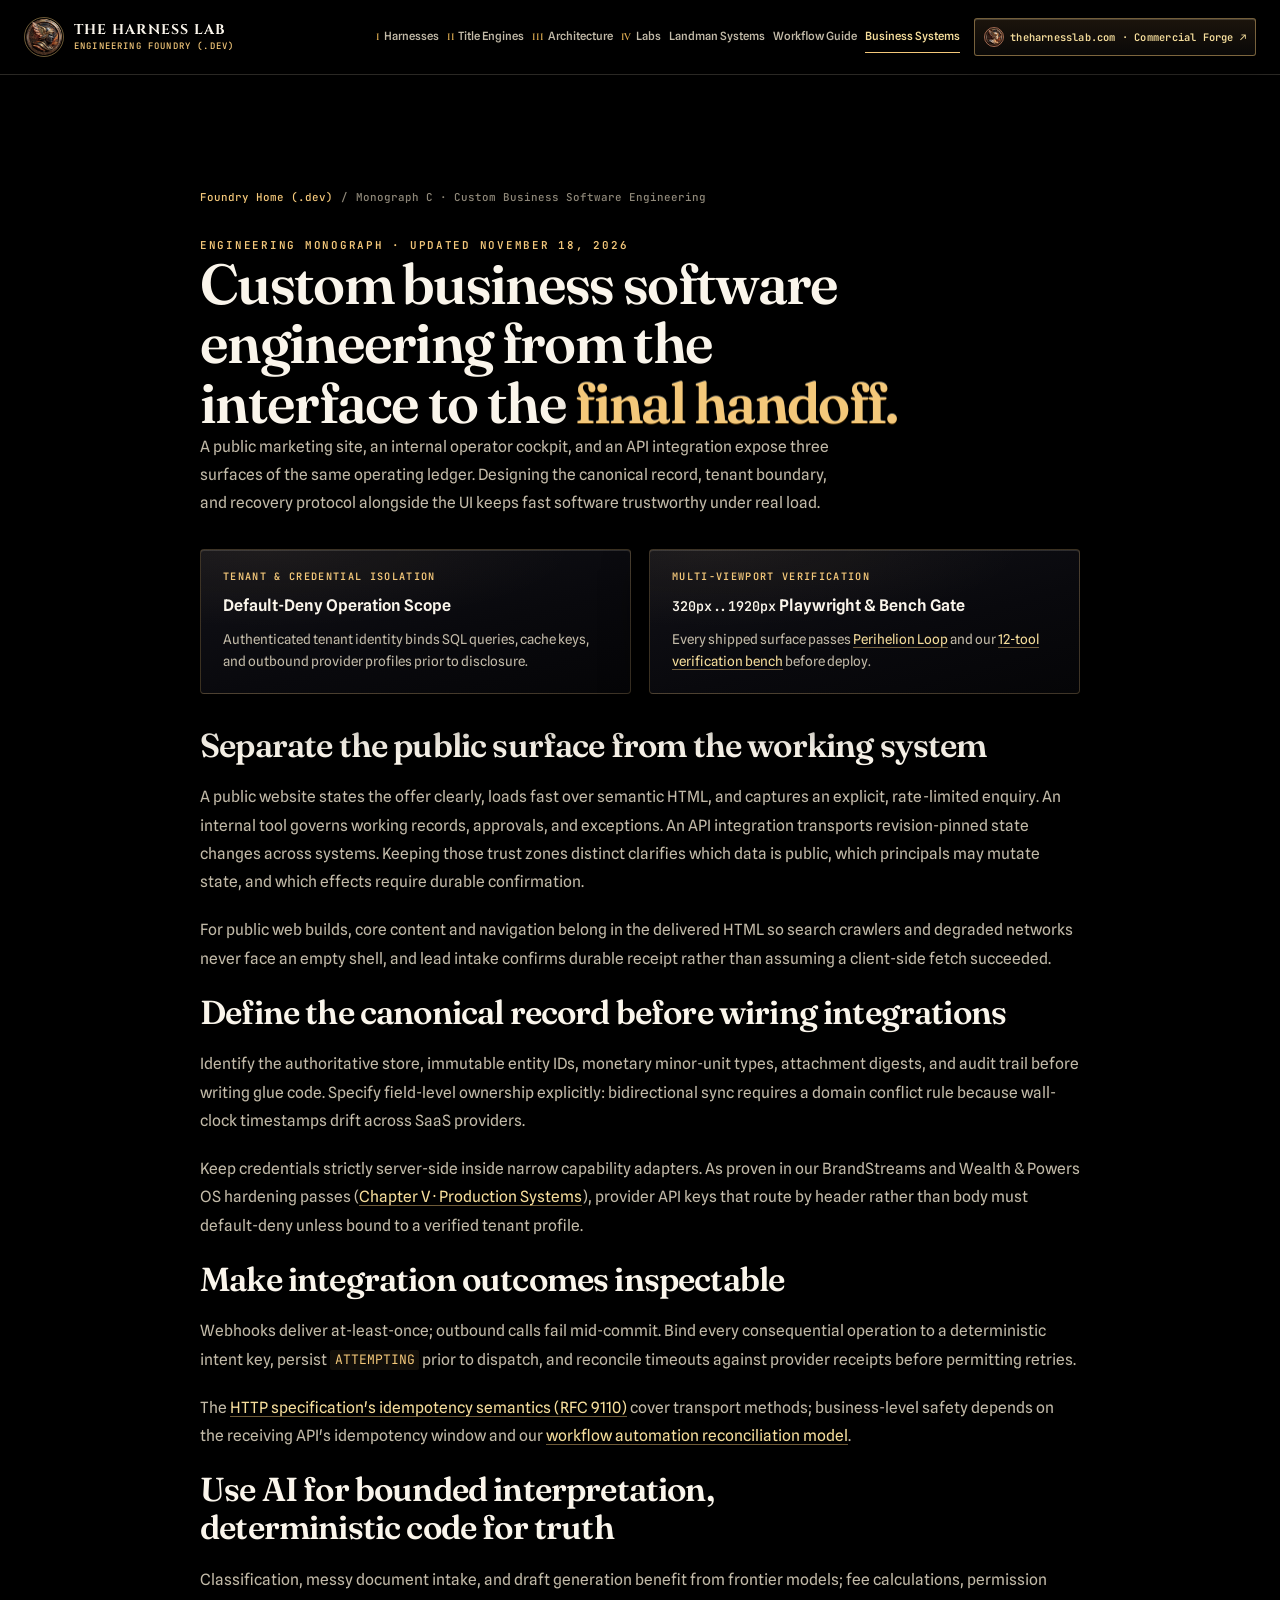
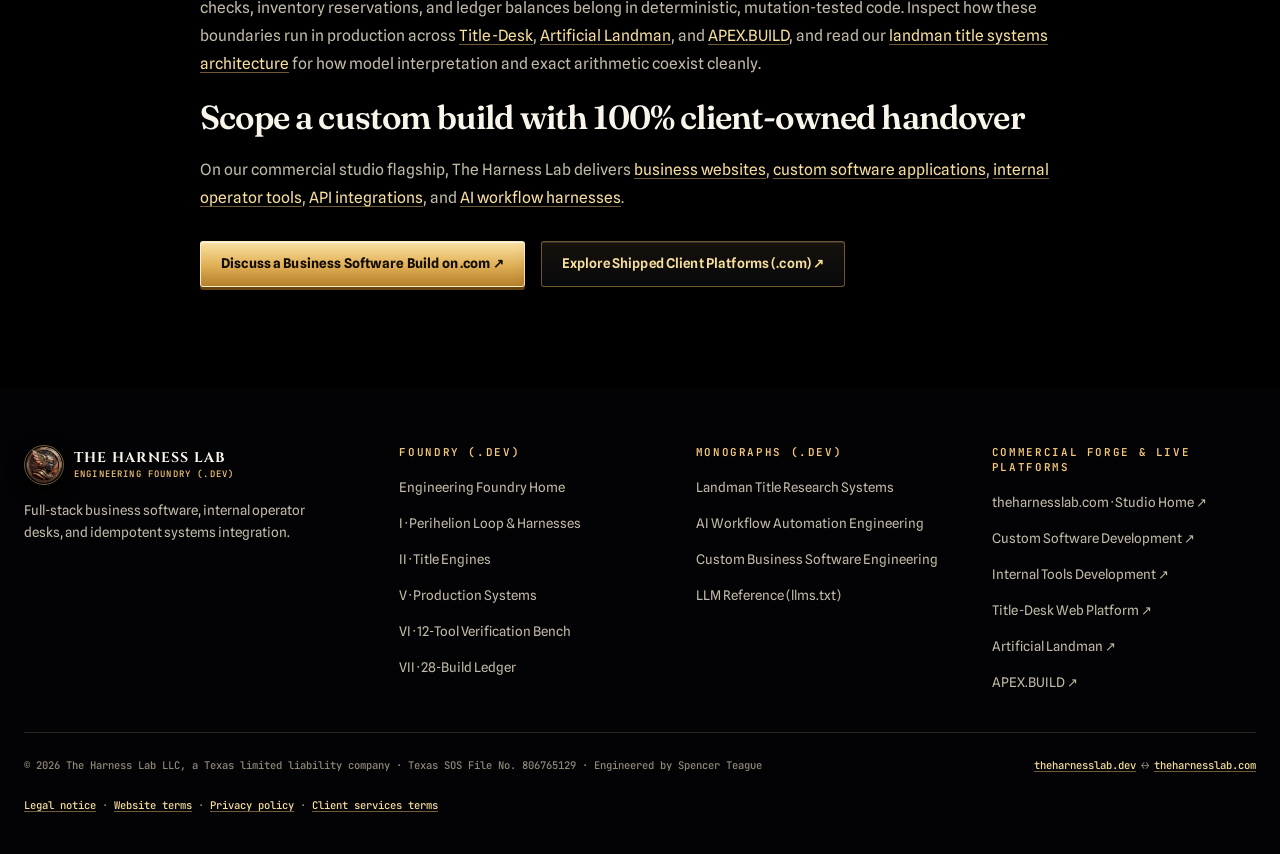
==== commit e586eb2c: "Name The Harness Lab LLC as a Texas LLC in the .dev footers and schema Every .dev page footer now re" ====
--- a/business-software-engineering/index.html
+++ b/business-software-engineering/index.html
@@ -247,8 +247,11 @@
       </div>
     </div>
     <div class="footer-bottom">
-      <span>© 2026 The Harness Lab · Engineered by Spencer Teague</span>
+      <span>© 2026 The Harness Lab LLC, a Texas limited liability company · Texas SOS File No. 806765129 · Engineered by Spencer Teague</span>
       <span><a class="inline-link" href="/">theharnesslab.dev</a> ↔ <a class="inline-link" href="https://theharnesslab.com/">theharnesslab.com</a></span>
+    </div>
+    <div class="footer-bottom footer-legal">
+      <span><a class="inline-link" href="https://theharnesslab.com/legal/">Legal notice</a> · <a class="inline-link" href="https://theharnesslab.com/legal/terms/">Website terms</a> · <a class="inline-link" href="https://theharnesslab.com/legal/privacy/">Privacy policy</a> · <a class="inline-link" href="https://theharnesslab.com/legal/client-terms/">Client services terms</a></span>
     </div>
   </div>
 </footer>
--- a/engineering.css
+++ b/engineering.css
@@ -2885,7 +2885,7 @@
 
 /* ==========================================================================
    2026-11-17 · In-house harness vitrine, title engines, showcase galleries,
-   War-Ledger campaigns and the 28-build evolution ledger (ledger.mjs).
+   War-Ledger campaigns and the 27-build evolution ledger (ledger.mjs).
    Gold anchors, ember only for hot/fault semantics, green strictly PASS.
    ========================================================================== */
 
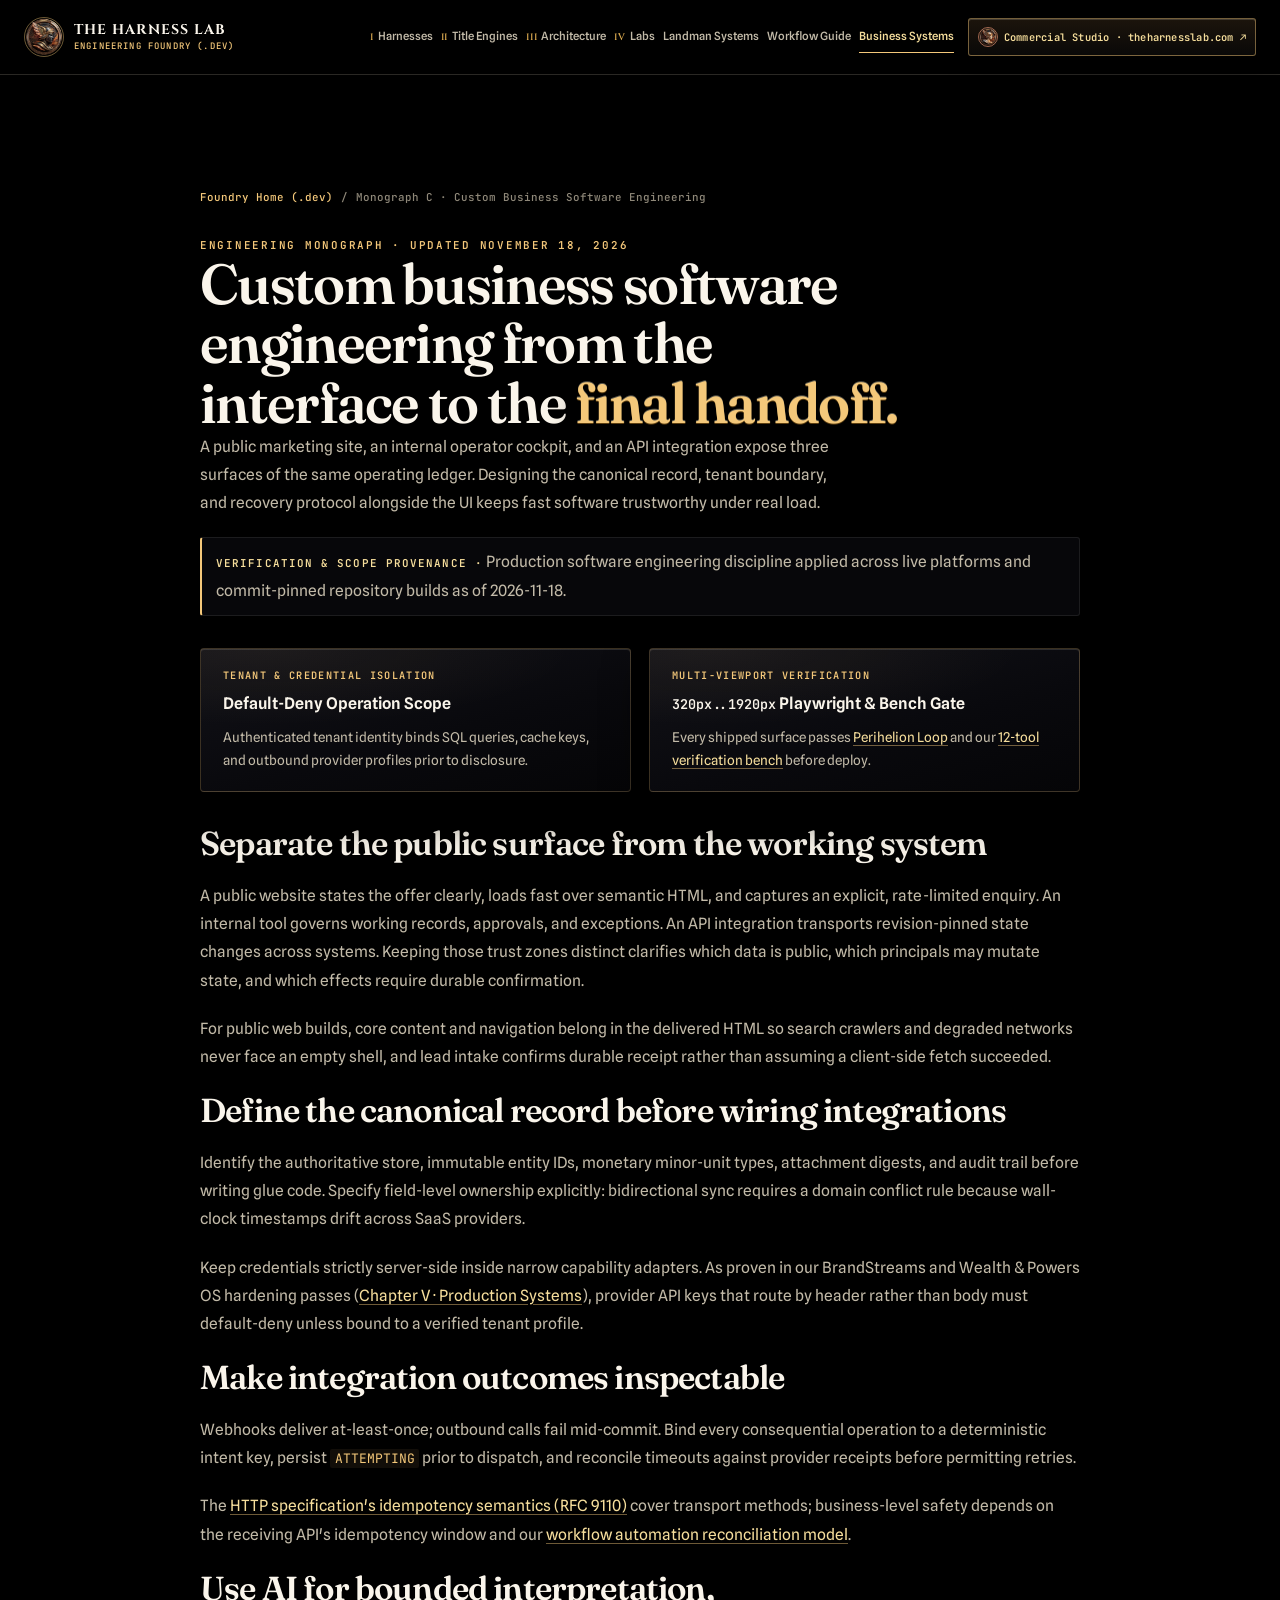
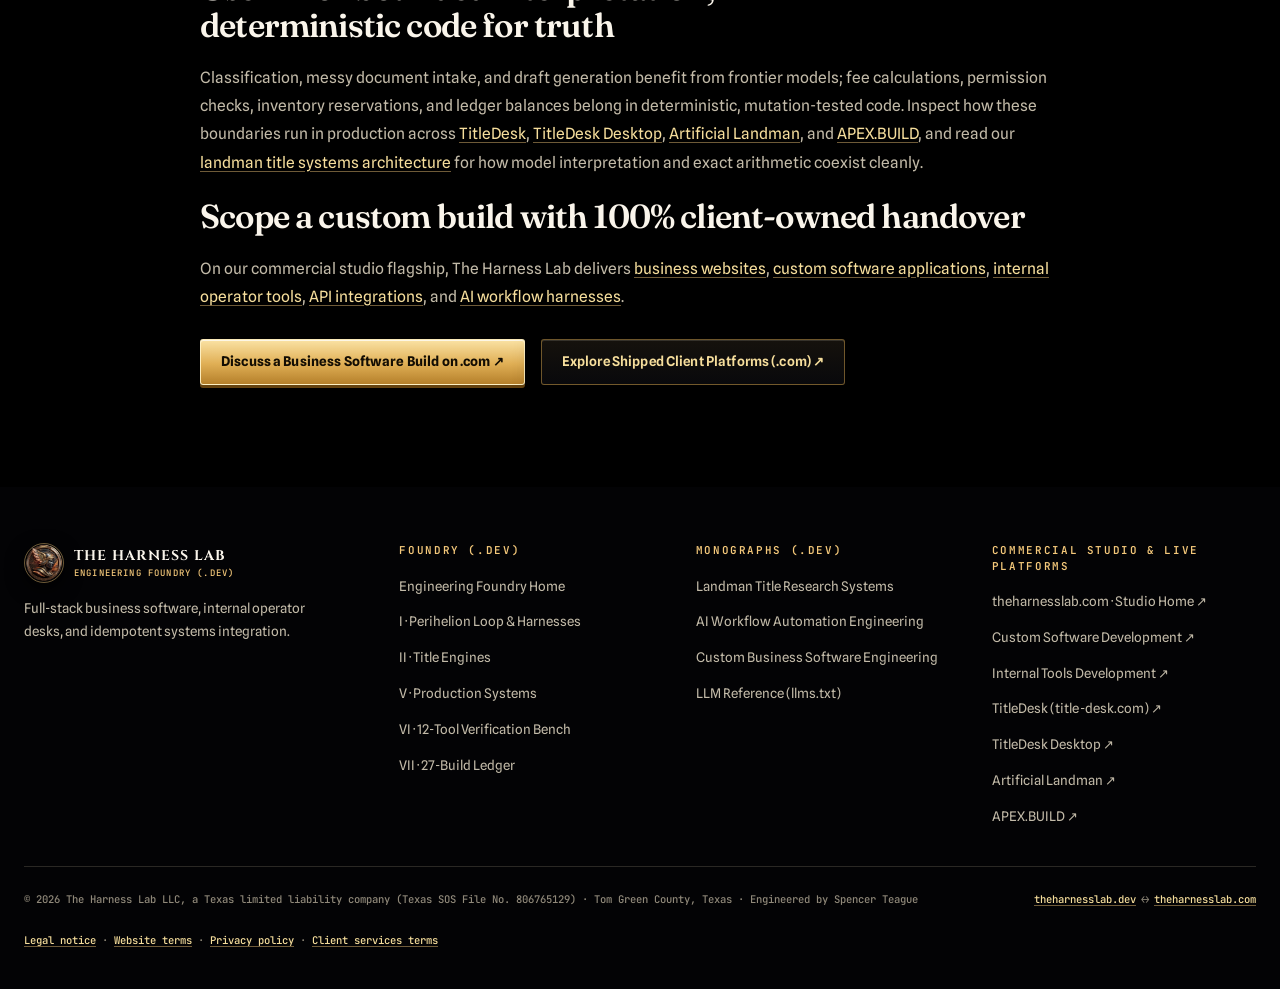
==== commit 71230d7d: "Polish theharnesslab.dev for grand launch: SHARED-FACTS alignment, OPSEC & visual scrub, a11y, and s" ====
--- a/business-software-engineering/index.html
+++ b/business-software-engineering/index.html
@@ -143,9 +143,9 @@
           <li><a href="/business-software-engineering/" aria-current="page">Business Systems</a></li>
         </ul>
       </nav>
-      <a class="com-bridge-btn" href="https://theharnesslab.com/" aria-label="Visit theharnesslab.com Commercial Forge">
+      <a class="com-bridge-btn" href="https://theharnesslab.com/" aria-label="Visit Commercial Studio at theharnesslab.com">
         <img class="com-bridge-dot" src="/assets/brand/harness-lab-copper-marble-512.webp" width="20" height="20" alt="">
-        <span>theharnesslab.com · Commercial Forge ↗</span>
+        <span>Commercial Studio · theharnesslab.com ↗</span>
       </a>
     </div>
   </div>
@@ -162,6 +162,7 @@
     <p class="eyebrow">Engineering Monograph · Updated November 18, 2026</p>
     <h1>Custom business software engineering from the interface to the <em>final handoff.</em></h1>
     <p class="lead">A public marketing site, an internal operator cockpit, and an API integration expose three surfaces of the same operating ledger. Designing the canonical record, tenant boundary, and recovery protocol alongside the UI keeps fast software trustworthy under real load.</p>
+    <p class="provenance-meta"><strong>Verification &amp; Scope Provenance ·</strong> Production software engineering discipline applied across live platforms and commit-pinned repository builds as of 2026-11-18.</p>
 
     <div class="subpage-callout-grid">
       <div class="marquina-card subpage-callout-card">
@@ -189,7 +190,7 @@
     <p>The <a class="inline-link" href="https://www.rfc-editor.org/rfc/rfc9110.html#section-9.2.2">HTTP specification's idempotency semantics (RFC 9110)</a> cover transport methods; business-level safety depends on the receiving API's idempotency window and our <a class="inline-link" href="/workflow-automation-engineering/">workflow automation reconciliation model</a>.</p>
 
     <h2>Use AI for bounded interpretation, deterministic code for truth</h2>
-    <p>Classification, messy document intake, and draft generation benefit from frontier models; fee calculations, permission checks, inventory reservations, and ledger balances belong in deterministic, mutation-tested code. Inspect how these boundaries run in production across <a class="inline-link" href="https://title-desk.com/">Title-Desk</a>, <a class="inline-link" href="https://artificiallandman.io/">Artificial Landman</a>, and <a class="inline-link" href="https://apex-build.dev/">APEX.BUILD</a>, and read our <a class="inline-link" href="/landman-title-systems/">landman title systems architecture</a> for how model interpretation and exact arithmetic coexist cleanly.</p>
+    <p>Classification, messy document intake, and draft generation benefit from frontier models; fee calculations, permission checks, inventory reservations, and ledger balances belong in deterministic, mutation-tested code. Inspect how these boundaries run in production across <a class="inline-link" href="https://title-desk.com/">TitleDesk</a>, <a class="inline-link" href="https://desktop.title-desk.com/">TitleDesk Desktop</a>, <a class="inline-link" href="https://artificiallandman.io/">Artificial Landman</a>, and <a class="inline-link" href="https://apex-build.dev/">APEX.BUILD</a>, and read our <a class="inline-link" href="/landman-title-systems/">landman title systems architecture</a> for how model interpretation and exact arithmetic coexist cleanly.</p>
 
     <h2>Scope a custom build with 100% client-owned handover</h2>
     <p>On our commercial studio flagship, The Harness Lab delivers <a class="inline-link" href="https://theharnesslab.com/website-design-development/">business websites</a>, <a class="inline-link" href="https://theharnesslab.com/custom-software-development/">custom software applications</a>, <a class="inline-link" href="https://theharnesslab.com/internal-tools-development/">internal operator tools</a>, <a class="inline-link" href="https://theharnesslab.com/api-integrations/">API integrations</a>, and <a class="inline-link" href="https://theharnesslab.com/ai-workflow-automation/">AI workflow harnesses</a>.</p>
@@ -222,7 +223,7 @@
           <li><a href="/#title-engines">II · Title Engines</a></li>
           <li><a href="/#systems">V · Production Systems</a></li>
           <li><a href="/#verification-kit">VI · 12-Tool Verification Bench</a></li>
-          <li><a href="/#build-ledger">VII · 28-Build Ledger</a></li>
+          <li><a href="/#build-ledger">VII · 27-Build Ledger</a></li>
         </ul>
       </div>
       <div class="footer-col">
@@ -235,19 +236,20 @@
         </ul>
       </div>
       <div class="footer-col">
-        <h3>Commercial Forge &amp; Live Platforms</h3>
+        <h3>Commercial Studio &amp; Live Platforms</h3>
         <ul>
           <li><a href="https://theharnesslab.com/">theharnesslab.com · Studio Home ↗</a></li>
           <li><a href="https://theharnesslab.com/custom-software-development/">Custom Software Development ↗</a></li>
           <li><a href="https://theharnesslab.com/internal-tools-development/">Internal Tools Development ↗</a></li>
-          <li><a href="https://title-desk.com/">Title-Desk Web Platform ↗</a></li>
+          <li><a href="https://title-desk.com/">TitleDesk (title-desk.com) ↗</a></li>
+          <li><a href="https://desktop.title-desk.com/">TitleDesk Desktop ↗</a></li>
           <li><a href="https://artificiallandman.io/">Artificial Landman ↗</a></li>
           <li><a href="https://apex-build.dev/">APEX.BUILD ↗</a></li>
         </ul>
       </div>
     </div>
     <div class="footer-bottom">
-      <span>© 2026 The Harness Lab LLC, a Texas limited liability company · Texas SOS File No. 806765129 · Engineered by Spencer Teague</span>
+      <span>© 2026 The Harness Lab LLC, a Texas limited liability company (Texas SOS File No. 806765129) · Tom Green County, Texas · Engineered by Spencer Teague</span>
       <span><a class="inline-link" href="/">theharnesslab.dev</a> ↔ <a class="inline-link" href="https://theharnesslab.com/">theharnesslab.com</a></span>
     </div>
     <div class="footer-bottom footer-legal">
--- a/engineering.css
+++ b/engineering.css
@@ -1128,6 +1128,26 @@
   line-height: 1.68;
 }
 
+.provenance-meta {
+  margin-top: 16px;
+  padding: 10px 14px;
+  border: 1px solid var(--hair-soft);
+  border-left: 2px solid var(--gold);
+  border-radius: 3px;
+  background: rgba(9, 9, 13, 0.84);
+  color: var(--muted);
+  font-size: 0.78rem;
+  line-height: 1.6;
+}
+
+.provenance-meta strong {
+  font-family: var(--mono);
+  font-size: 0.68rem;
+  letter-spacing: 0.1em;
+  text-transform: uppercase;
+  color: var(--gold-hi);
+}
+
 /* Interactive 5-Zoom Perihelion Cockpit Explorer */
 .cockpit-explorer {
   margin-top: 36px;
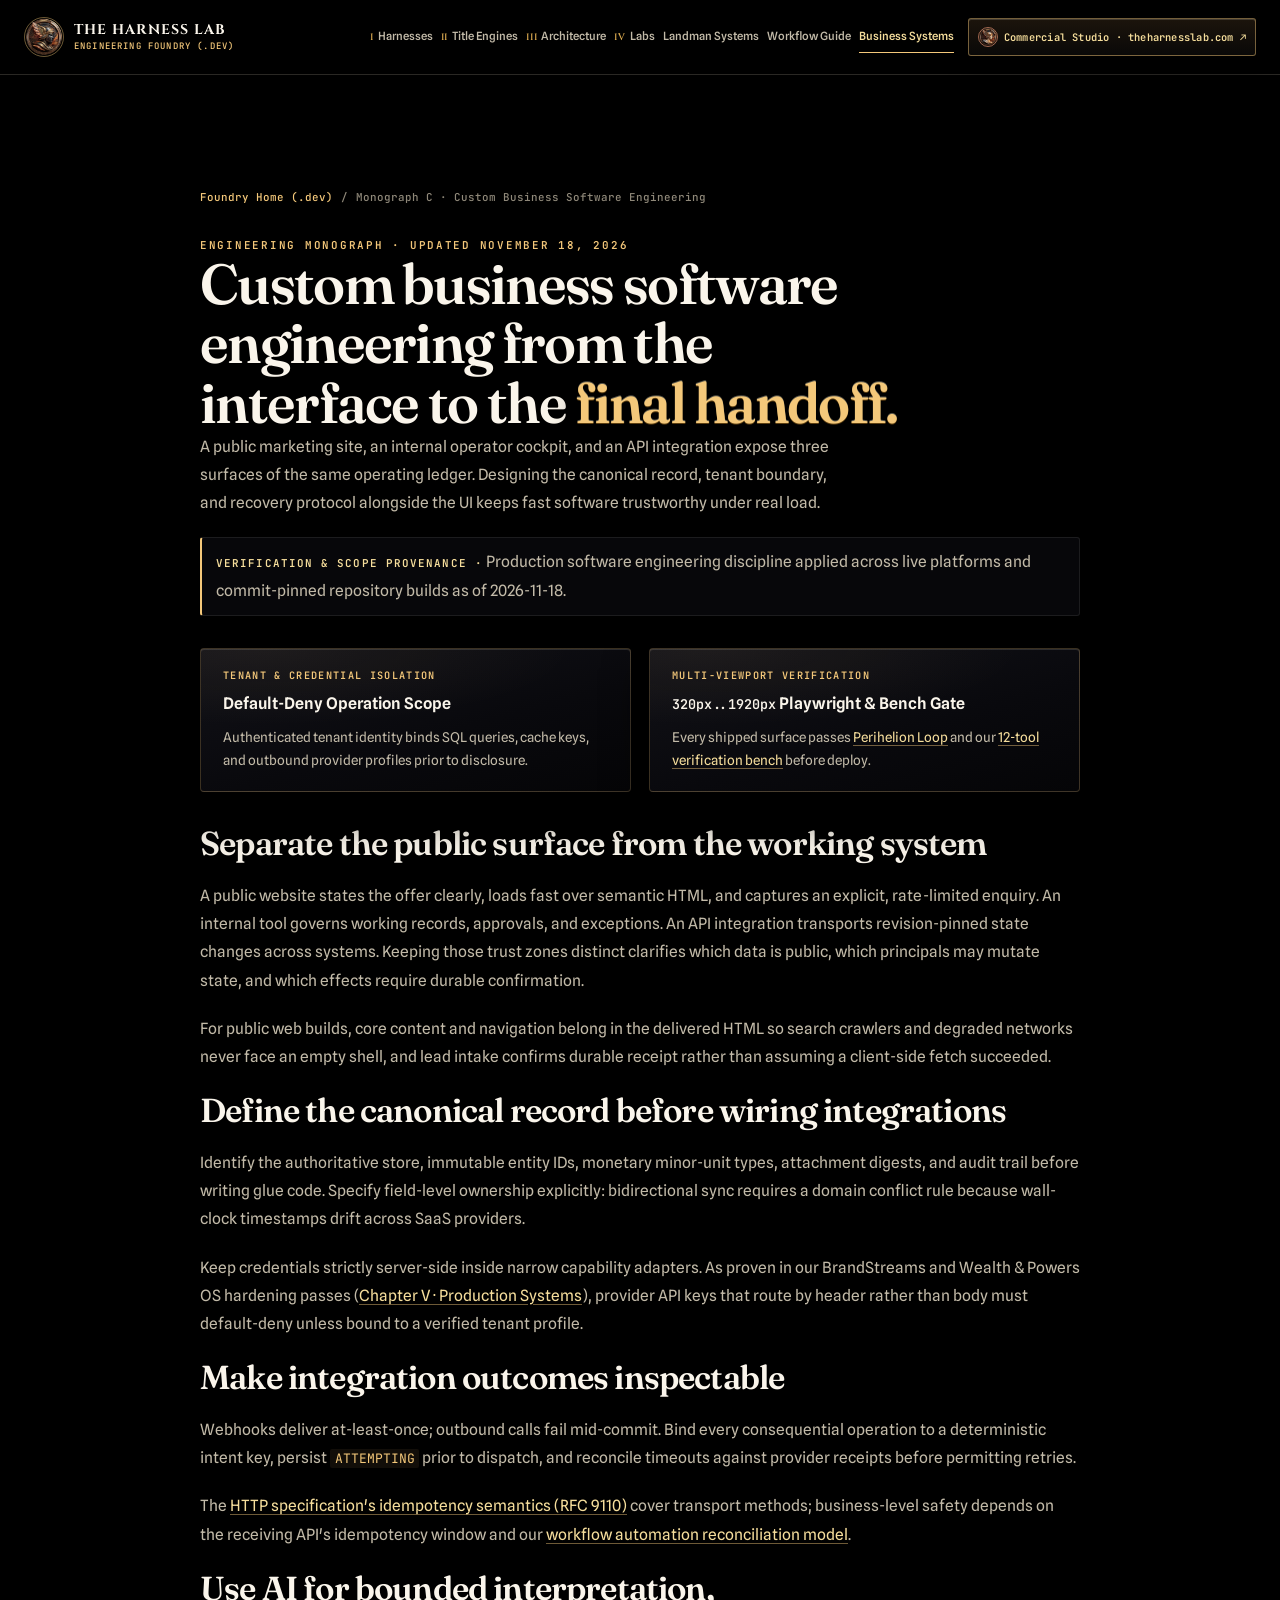
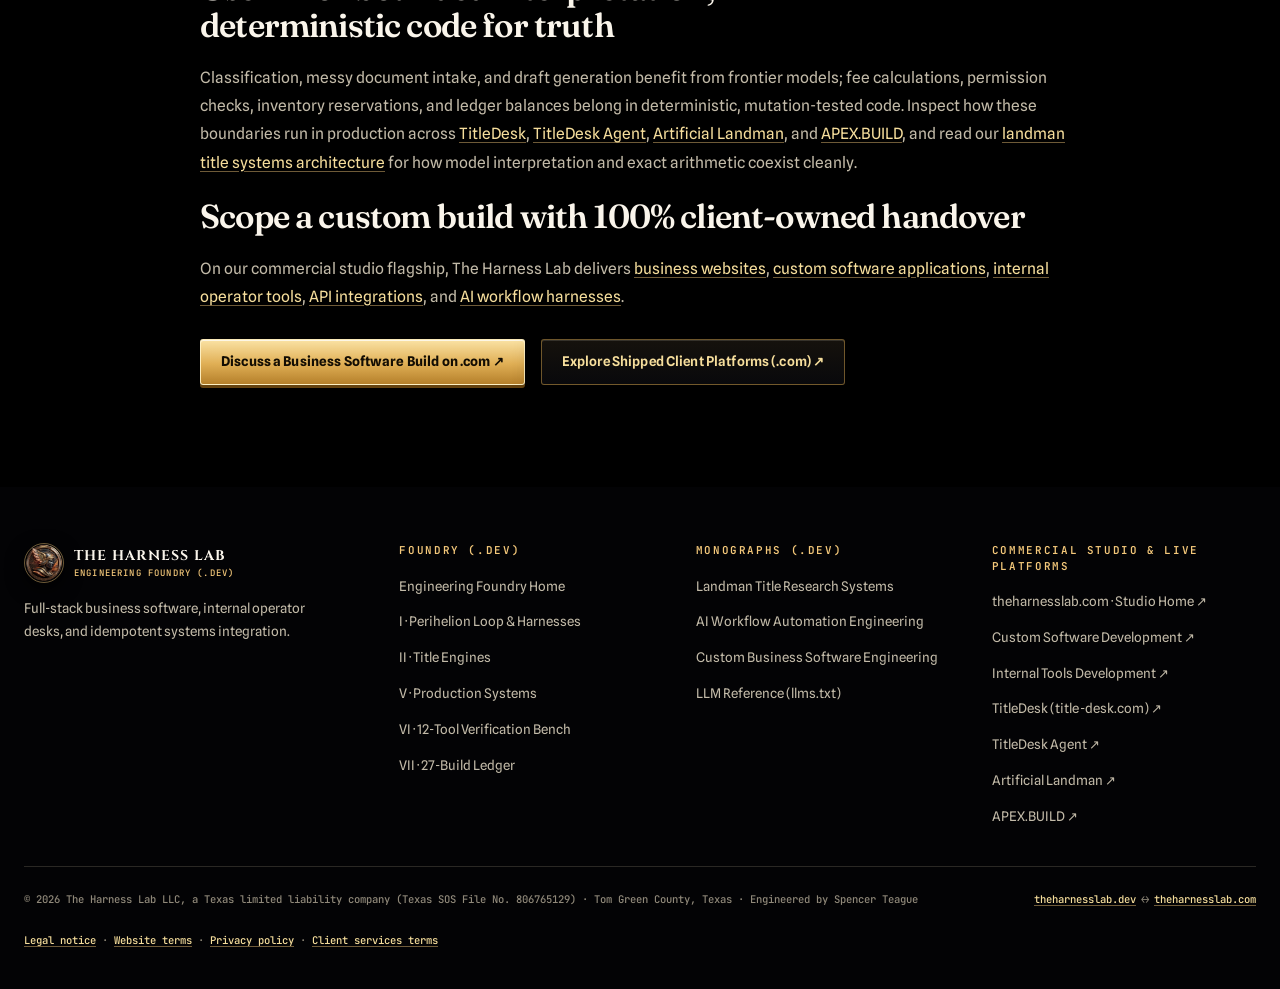
==== commit e892f862: "Align desktop product name to TitleDesk Agent and cite deployed readback/validator SHAs" ====
--- a/business-software-engineering/index.html
+++ b/business-software-engineering/index.html
@@ -190,7 +190,7 @@
     <p>The <a class="inline-link" href="https://www.rfc-editor.org/rfc/rfc9110.html#section-9.2.2">HTTP specification's idempotency semantics (RFC 9110)</a> cover transport methods; business-level safety depends on the receiving API's idempotency window and our <a class="inline-link" href="/workflow-automation-engineering/">workflow automation reconciliation model</a>.</p>
 
     <h2>Use AI for bounded interpretation, deterministic code for truth</h2>
-    <p>Classification, messy document intake, and draft generation benefit from frontier models; fee calculations, permission checks, inventory reservations, and ledger balances belong in deterministic, mutation-tested code. Inspect how these boundaries run in production across <a class="inline-link" href="https://title-desk.com/">TitleDesk</a>, <a class="inline-link" href="https://desktop.title-desk.com/">TitleDesk Desktop</a>, <a class="inline-link" href="https://artificiallandman.io/">Artificial Landman</a>, and <a class="inline-link" href="https://apex-build.dev/">APEX.BUILD</a>, and read our <a class="inline-link" href="/landman-title-systems/">landman title systems architecture</a> for how model interpretation and exact arithmetic coexist cleanly.</p>
+    <p>Classification, messy document intake, and draft generation benefit from frontier models; fee calculations, permission checks, inventory reservations, and ledger balances belong in deterministic, mutation-tested code. Inspect how these boundaries run in production across <a class="inline-link" href="https://title-desk.com/">TitleDesk</a>, <a class="inline-link" href="https://desktop.title-desk.com/">TitleDesk Agent</a>, <a class="inline-link" href="https://artificiallandman.io/">Artificial Landman</a>, and <a class="inline-link" href="https://apex-build.dev/">APEX.BUILD</a>, and read our <a class="inline-link" href="/landman-title-systems/">landman title systems architecture</a> for how model interpretation and exact arithmetic coexist cleanly.</p>
 
     <h2>Scope a custom build with 100% client-owned handover</h2>
     <p>On our commercial studio flagship, The Harness Lab delivers <a class="inline-link" href="https://theharnesslab.com/website-design-development/">business websites</a>, <a class="inline-link" href="https://theharnesslab.com/custom-software-development/">custom software applications</a>, <a class="inline-link" href="https://theharnesslab.com/internal-tools-development/">internal operator tools</a>, <a class="inline-link" href="https://theharnesslab.com/api-integrations/">API integrations</a>, and <a class="inline-link" href="https://theharnesslab.com/ai-workflow-automation/">AI workflow harnesses</a>.</p>
@@ -242,7 +242,7 @@
           <li><a href="https://theharnesslab.com/custom-software-development/">Custom Software Development ↗</a></li>
           <li><a href="https://theharnesslab.com/internal-tools-development/">Internal Tools Development ↗</a></li>
           <li><a href="https://title-desk.com/">TitleDesk (title-desk.com) ↗</a></li>
-          <li><a href="https://desktop.title-desk.com/">TitleDesk Desktop ↗</a></li>
+          <li><a href="https://desktop.title-desk.com/">TitleDesk Agent ↗</a></li>
           <li><a href="https://artificiallandman.io/">Artificial Landman ↗</a></li>
           <li><a href="https://apex-build.dev/">APEX.BUILD ↗</a></li>
         </ul>
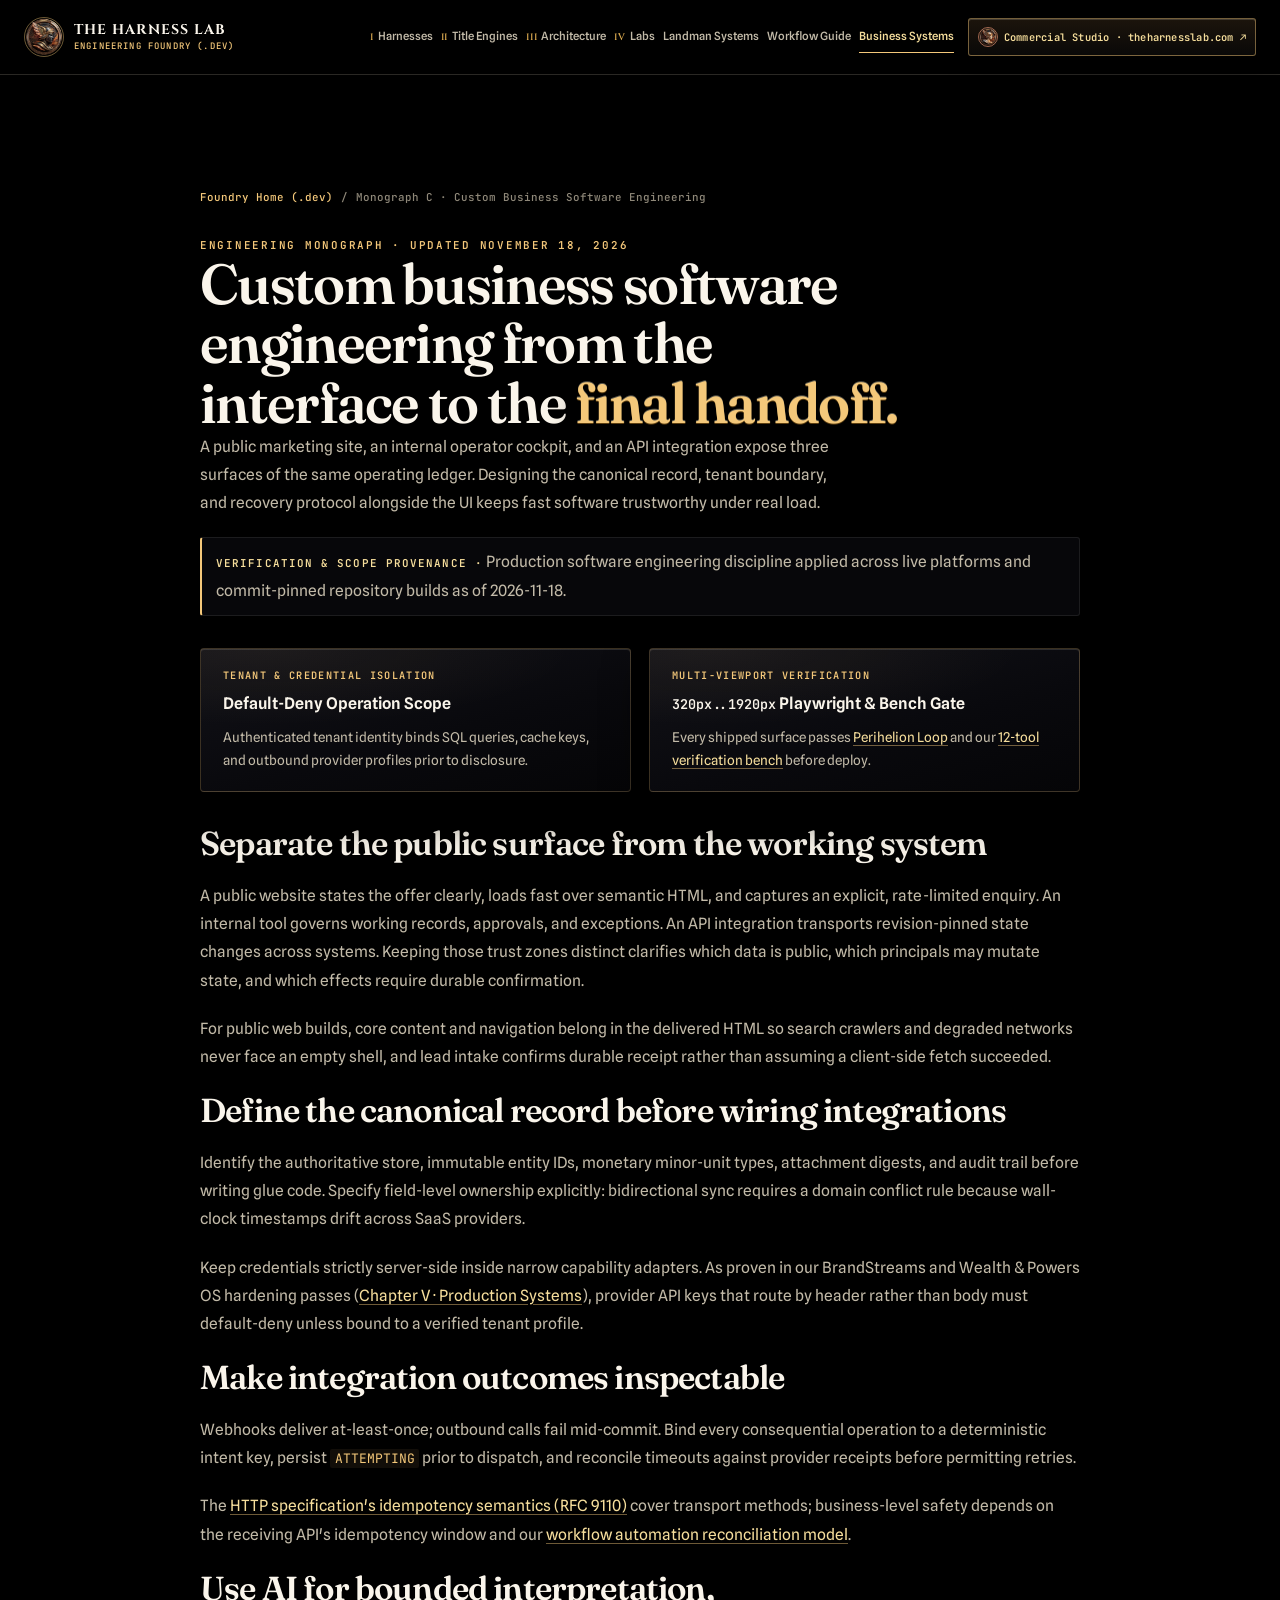
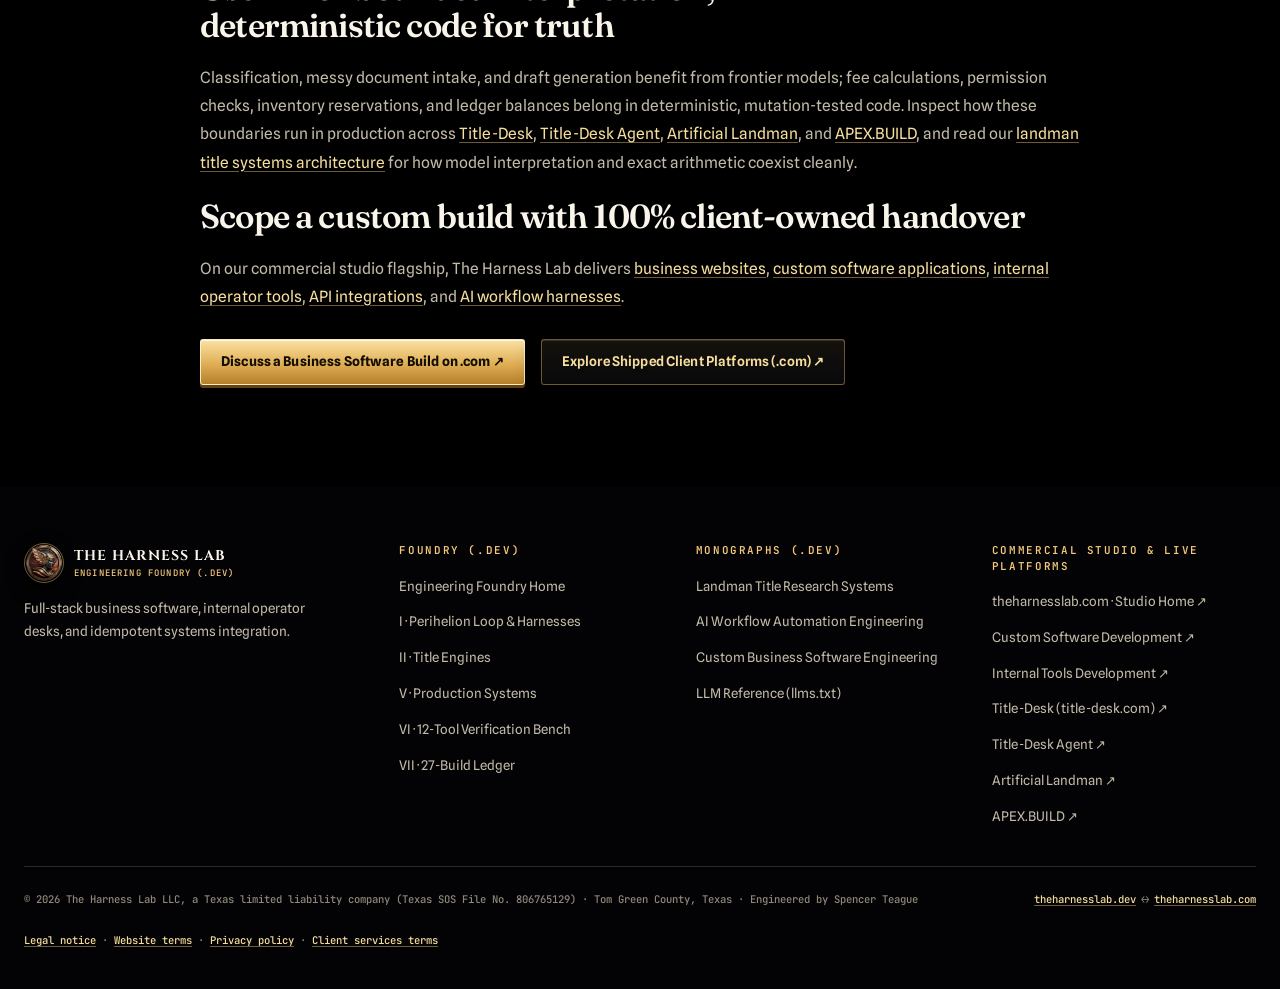
==== commit 84d69584: "Hyphenate Title-Desk & Title-Desk Agent everywhere and ship 3D bearing-spin medallion" ====
--- a/business-software-engineering/index.html
+++ b/business-software-engineering/index.html
@@ -190,7 +190,7 @@
     <p>The <a class="inline-link" href="https://www.rfc-editor.org/rfc/rfc9110.html#section-9.2.2">HTTP specification's idempotency semantics (RFC 9110)</a> cover transport methods; business-level safety depends on the receiving API's idempotency window and our <a class="inline-link" href="/workflow-automation-engineering/">workflow automation reconciliation model</a>.</p>
 
     <h2>Use AI for bounded interpretation, deterministic code for truth</h2>
-    <p>Classification, messy document intake, and draft generation benefit from frontier models; fee calculations, permission checks, inventory reservations, and ledger balances belong in deterministic, mutation-tested code. Inspect how these boundaries run in production across <a class="inline-link" href="https://title-desk.com/">TitleDesk</a>, <a class="inline-link" href="https://desktop.title-desk.com/">TitleDesk Agent</a>, <a class="inline-link" href="https://artificiallandman.io/">Artificial Landman</a>, and <a class="inline-link" href="https://apex-build.dev/">APEX.BUILD</a>, and read our <a class="inline-link" href="/landman-title-systems/">landman title systems architecture</a> for how model interpretation and exact arithmetic coexist cleanly.</p>
+    <p>Classification, messy document intake, and draft generation benefit from frontier models; fee calculations, permission checks, inventory reservations, and ledger balances belong in deterministic, mutation-tested code. Inspect how these boundaries run in production across <a class="inline-link" href="https://title-desk.com/">Title-Desk</a>, <a class="inline-link" href="https://desktop.title-desk.com/">Title-Desk Agent</a>, <a class="inline-link" href="https://artificiallandman.io/">Artificial Landman</a>, and <a class="inline-link" href="https://apex-build.dev/">APEX.BUILD</a>, and read our <a class="inline-link" href="/landman-title-systems/">landman title systems architecture</a> for how model interpretation and exact arithmetic coexist cleanly.</p>
 
     <h2>Scope a custom build with 100% client-owned handover</h2>
     <p>On our commercial studio flagship, The Harness Lab delivers <a class="inline-link" href="https://theharnesslab.com/website-design-development/">business websites</a>, <a class="inline-link" href="https://theharnesslab.com/custom-software-development/">custom software applications</a>, <a class="inline-link" href="https://theharnesslab.com/internal-tools-development/">internal operator tools</a>, <a class="inline-link" href="https://theharnesslab.com/api-integrations/">API integrations</a>, and <a class="inline-link" href="https://theharnesslab.com/ai-workflow-automation/">AI workflow harnesses</a>.</p>
@@ -241,8 +241,8 @@
           <li><a href="https://theharnesslab.com/">theharnesslab.com · Studio Home ↗</a></li>
           <li><a href="https://theharnesslab.com/custom-software-development/">Custom Software Development ↗</a></li>
           <li><a href="https://theharnesslab.com/internal-tools-development/">Internal Tools Development ↗</a></li>
-          <li><a href="https://title-desk.com/">TitleDesk (title-desk.com) ↗</a></li>
-          <li><a href="https://desktop.title-desk.com/">TitleDesk Agent ↗</a></li>
+          <li><a href="https://title-desk.com/">Title-Desk (title-desk.com) ↗</a></li>
+          <li><a href="https://desktop.title-desk.com/">Title-Desk Agent ↗</a></li>
           <li><a href="https://artificiallandman.io/">Artificial Landman ↗</a></li>
           <li><a href="https://apex-build.dev/">APEX.BUILD ↗</a></li>
         </ul>
--- a/engineering.css
+++ b/engineering.css
@@ -708,7 +708,7 @@
   display: grid;
   grid-template-columns: minmax(0, 1.2fr) minmax(250px, 0.8fr);
   gap: clamp(24px, 3.8vw, 64px);
-  align-items: start;
+  align-items: center;
 }
 
 .hero-copy {
@@ -805,105 +805,71 @@
   color: var(--muted);
 }
 
-/* Interactive Dual-Face Medallion Vitrine */
+/* Interactive 3D Bearing-Mounted Dual-Face Medallion */
 .medallion-vitrine {
   display: grid;
-  justify-items: center;
-  gap: 14px;
-  padding: clamp(18px, 2.2vw, 28px);
+  place-items: center;
+  width: 100%;
   min-width: 0;
+  padding-bottom: clamp(10px, 1.8vw, 26px);
 }
 
 .medallion-stage {
-  --tilt-x: 0deg;
-  --tilt-y: 0deg;
   position: relative;
-  width: min(100%, 380px);
+  width: min(100%, 428px);
   aspect-ratio: 1;
   display: grid;
   place-items: center;
-  perspective: 1200px;
-  cursor: default;
+  perspective: 1100px;
+  cursor: grab;
+  touch-action: none;
   user-select: none;
+  -webkit-user-select: none;
   border-radius: 50%;
+}
+
+.medallion-stage.is-dragging,
+.medallion-stage:active {
+  cursor: grabbing;
+}
+
+.medallion-stage:focus-visible {
+  outline: 2px solid rgba(246, 222, 156, 0.72);
+  outline-offset: 6px;
+}
+
+.medallion-stage.is-pointer-mode:focus,
+.medallion-stage.is-pointer-mode:focus-visible {
+  outline: none;
 }
 
 .medallion-pool {
   position: absolute;
-  left: 10%;
-  right: 10%;
-  bottom: -4%;
+  left: 12%;
+  right: 12%;
+  bottom: -8%;
   height: 24%;
+  border-radius: 50%;
   background: radial-gradient(
     closest-side,
-    rgba(217, 168, 78, 0.24) 0%,
-    rgba(217, 168, 78, 0.08) 52%,
+    rgba(0, 0, 0, 0.92) 0%,
+    rgba(217, 168, 78, 0.24) 44%,
+    rgba(217, 168, 78, 0.07) 68%,
     transparent 100%
   );
   pointer-events: none;
-}
-
-.medallion-bezel {
-  position: absolute;
-  inset: 0;
-  width: 100%;
-  height: 100%;
-  pointer-events: none;
-  animation: medallion-orbit 360s linear infinite;
-}
-
-@keyframes medallion-orbit {
-  to {
-    transform: rotate(360deg);
-  }
-}
-
-.medallion-bezel-ring {
-  fill: none;
-  stroke: rgba(244, 200, 122, 0.34);
-  stroke-width: 1.4;
-}
-
-.medallion-bezel-ring.is-inner {
-  stroke: rgba(243, 239, 230, 0.12);
-}
-
-.medallion-bezel-ticks {
-  fill: none;
-  stroke: rgba(217, 168, 78, 0.72);
-  stroke-width: 2.2;
-}
-
-.medallion-bezel-major {
-  fill: none;
-  stroke: var(--gold-hi);
-  stroke-width: 3.8;
-}
-
-.medallion-bezel-xii {
-  fill: none;
-  stroke: var(--ember);
-  stroke-width: 4.5;
-}
-
-.medallion-bezel-numerals text {
-  fill: var(--muted);
-  font: 600 28px var(--inscription);
-  letter-spacing: 0.08em;
-}
-
-.medallion-tilt {
-  position: relative;
-  width: 80%;
-  height: 80%;
-  transform-style: preserve-3d;
-  transform: rotateX(0deg) rotateY(0deg);
-}
-
-@media (hover: hover) and (pointer: fine) {
-  .medallion-tilt {
-    transform: rotateX(var(--tilt-x, 0deg)) rotateY(var(--tilt-y, 0deg));
-    transition: transform 120ms ease-out;
+  animation: medallion-pool-breathe 6s ease-in-out infinite;
+}
+
+@keyframes medallion-pool-breathe {
+  0%,
+  100% {
+    opacity: 0.82;
+    transform: scale(0.98);
+  }
+  50% {
+    opacity: 1;
+    transform: scale(1.03);
   }
 }
 
@@ -912,12 +878,56 @@
   width: 100%;
   height: 100%;
   transform-style: preserve-3d;
-  transform: rotateY(0deg);
-  transition: transform 640ms cubic-bezier(0.22, 1, 0.36, 1);
-}
-
-.medallion-vitrine[data-face="com"] .medallion-rotor {
+  -webkit-transform-style: preserve-3d;
+  transform: matrix3d(1, 0, 0, 0, 0, 1, 0, 0, 0, 0, 1, 0, 0, 0, 0, 1);
+  will-change: transform;
+}
+
+.medallion-vitrine[data-face="com"]:not([data-medallion-ready]) .medallion-rotor {
   transform: rotateY(180deg);
+}
+
+.medallion-rim {
+  position: absolute;
+  top: 2.9%;
+  right: 3.3%;
+  bottom: 3.9%;
+  left: 3.6%;
+  border-radius: 50%;
+  pointer-events: none;
+  background: conic-gradient(
+    from 28deg,
+    #4c3313 0deg,
+    #cfa052 42deg,
+    #66451b 88deg,
+    #f1cf8a 134deg,
+    #4a3112 182deg,
+    #c79444 228deg,
+    #593c17 276deg,
+    #e5be73 322deg,
+    #4c3313 360deg
+  );
+  box-shadow: inset 0 0 0 1.5px rgba(255, 232, 178, 0.28);
+}
+
+.medallion-rim[data-rim="1"] {
+  transform: translateZ(-2.4px);
+}
+
+.medallion-rim[data-rim="2"] {
+  transform: translateZ(-1.2px);
+}
+
+.medallion-rim[data-rim="3"] {
+  transform: translateZ(0px);
+}
+
+.medallion-rim[data-rim="4"] {
+  transform: translateZ(1.2px);
+}
+
+.medallion-rim[data-rim="5"] {
+  transform: translateZ(2.4px);
 }
 
 .medallion-coin-face {
@@ -926,69 +936,21 @@
   border-radius: 50%;
   backface-visibility: hidden;
   -webkit-backface-visibility: hidden;
-  overflow: hidden;
-  border: 2px solid rgba(244, 200, 122, 0.48);
-  background: radial-gradient(circle at 50% 35%, #191820, #040406 78%);
-  box-shadow:
-    inset 0 0 0 4px rgba(10, 10, 14, 0.92),
-    inset 0 0 24px rgba(244, 200, 122, 0.16),
-    0 22px 48px rgba(0, 0, 0, 0.94);
+  transform: translateZ(3px);
+  pointer-events: none;
 }
 
 .medallion-coin-face.is-reverse {
-  transform: rotateY(180deg);
-  border-color: rgba(238, 153, 119, 0.62);
-  background: radial-gradient(circle at 50% 35%, #261912, #090706 78%);
+  transform: rotateY(180deg) translateZ(3px);
 }
 
 .medallion-coin-face img {
   width: 100%;
   height: 100%;
-  object-fit: cover;
-}
-
-.medallion-status {
-  text-align: center;
-  font: 600 0.63rem/1.5 var(--mono);
-  letter-spacing: 0.13em;
-  text-transform: uppercase;
-  color: var(--gold);
-  min-height: 2.1em;
-}
-
-.medallion-controls {
-  display: flex;
-  flex-wrap: wrap;
-  justify-content: center;
-  gap: 8px;
-  width: 100%;
-}
-
-.medallion-controls .button {
-  min-height: 44px;
-  padding: 9px 14px;
-}
-
-.medallion-com-jump {
-  display: inline-flex;
-  align-items: center;
-  justify-content: center;
-  gap: 8px;
-  padding: 8px 14px;
-  border-radius: 3px;
-  border: 1px solid var(--line);
-  background: #08080b;
-  font: 500 0.74rem/1.3 var(--mono);
-  color: var(--muted);
-  text-decoration: none;
-  transition: border-color 180ms ease, color 180ms ease, background 180ms ease;
-}
-
-.medallion-com-jump:hover,
-.medallion-com-jump[data-highlighted="true"] {
-  border-color: var(--ember);
-  color: var(--gold-hi);
-  background: rgba(238, 153, 119, 0.1);
+  object-fit: contain;
+  pointer-events: none;
+  user-select: none;
+  -webkit-user-drag: none;
 }
 
 /* ==========================================================================
@@ -2559,12 +2521,8 @@
   }
   .hero-grid {
     grid-template-columns: minmax(0, 1.2fr) minmax(250px, 0.8fr);
-    align-items: start;
+    align-items: center;
     gap: 28px;
-  }
-  .medallion-vitrine {
-    padding: 14px 16px;
-    gap: 10px;
   }
   .medallion-stage {
     width: min(100%, 272px);
@@ -2665,21 +2623,11 @@
   }
   .medallion-vitrine {
     order: 4;
-    padding: 10px 12px;
-    gap: 8px;
+    padding-block: 8px;
   }
   .medallion-stage {
-    width: min(100%, 240px);
-    max-width: min(64vw, 240px);
-  }
-  .medallion-status {
-    font-size: 0.58rem;
-    line-height: 1.35;
-    min-height: 0;
-  }
-  .medallion-com-jump {
-    padding: 6px 10px;
-    font-size: 0.68rem;
+    width: min(100%, 248px);
+    max-width: min(68vw, 248px);
   }
   .hero-actions {
     order: 5;
@@ -2712,7 +2660,7 @@
   .hero-grid {
     grid-template-columns: minmax(0, 1.2fr) minmax(240px, 0.8fr);
     gap: 18px;
-    align-items: start;
+    align-items: center;
   }
   .hero-copy {
     display: grid;
@@ -2734,26 +2682,11 @@
     line-height: 1.38;
   }
   .medallion-vitrine {
-    padding: 10px 12px;
-    gap: 6px;
+    padding-block: 4px;
   }
   .medallion-stage {
-    width: min(100%, 172px);
-    max-width: 172px;
-  }
-  .medallion-status {
-    font-size: 0.54rem;
-    line-height: 1.3;
-    min-height: 0;
-  }
-  .medallion-controls .button {
-    min-height: 40px;
-    padding: 6px 10px;
-    font-size: 0.7rem;
-  }
-  .medallion-com-jump {
-    padding: 5px 8px;
-    font-size: 0.64rem;
+    width: min(100%, 184px);
+    max-width: 184px;
   }
 }
 
@@ -2846,10 +2779,6 @@
     width: 100%;
     white-space: normal;
     text-align: center;
-  }
-  .medallion-controls .button {
-    width: auto;
-    flex: 1 1 120px;
   }
   .telemetry-strip {
     grid-template-columns: 1fr;
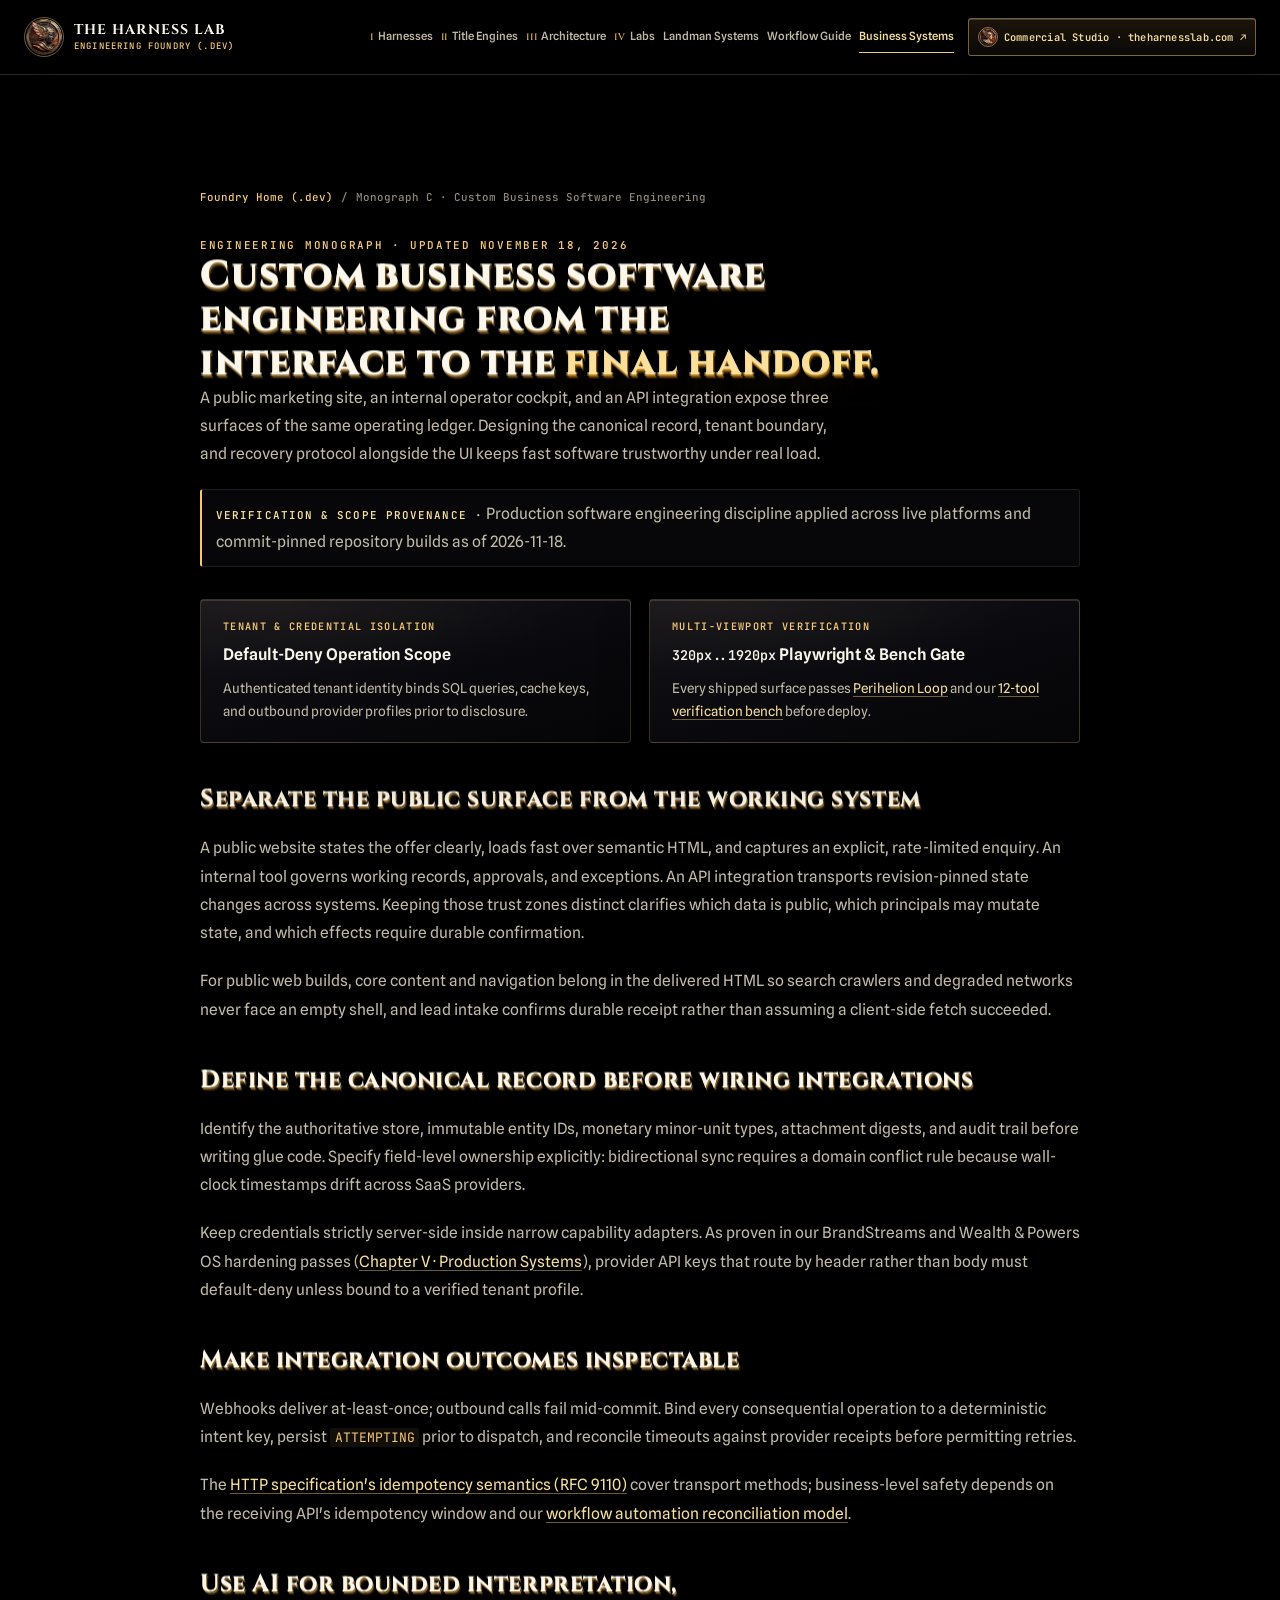
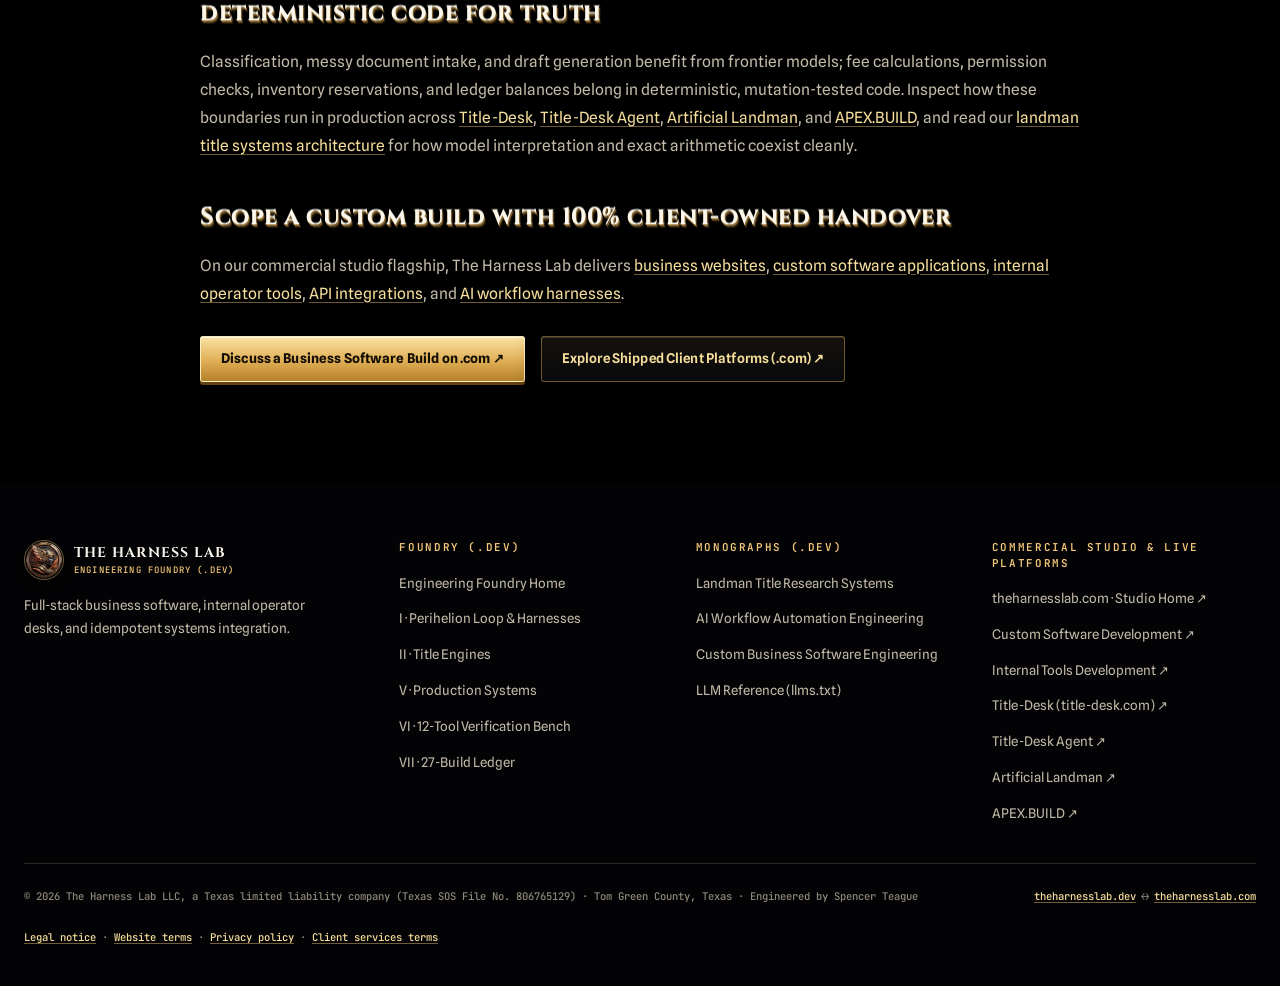
==== commit 8d5afc83: "Upgrade all .dev headlines and section titles to Cinzel 3D chiselled relief" ====
--- a/business-software-engineering/index.html
+++ b/business-software-engineering/index.html
@@ -29,7 +29,7 @@
 <link rel="apple-touch-icon" href="/hermes-mark.png">
 <link rel="preconnect" href="https://fonts.googleapis.com">
 <link rel="preconnect" href="https://fonts.gstatic.com" crossorigin>
-<link href="https://fonts.googleapis.com/css2?family=Cinzel:wght@600;700;800&amp;family=Fraunces:opsz,wght@9..144,500;9..144,600&amp;family=JetBrains+Mono:wght@400;500;600;700&amp;family=Spline+Sans:wght@400;500;600;700&amp;family=Spline+Sans+Mono:wght@400;500;600&amp;display=swap" rel="stylesheet">
+<link href="https://fonts.googleapis.com/css2?family=Cinzel:wght@600;700;800;900&amp;family=Fraunces:opsz,wght@9..144,500;9..144,600&amp;family=JetBrains+Mono:wght@400;500;600;700&amp;family=Spline+Sans:wght@400;500;600;700&amp;family=Spline+Sans+Mono:wght@400;500;600&amp;display=swap" rel="stylesheet">
 <link rel="stylesheet" href="/engineering.css">
 <script type="module" src="/engineering.mjs"></script>
 <script type="application/ld+json">
--- a/engineering.css
+++ b/engineering.css
@@ -59,23 +59,47 @@
 
   /* Typography */
   --inscription: "Cinzel", Georgia, serif;
-  --display: "Fraunces", Georgia, serif;
+  --display: "Cinzel", Georgia, serif;
+  --serif: "Fraunces", Georgia, serif;
   --body: "Spline Sans", "Plus Jakarta Sans", -apple-system, BlinkMacSystemFont, sans-serif;
   --mono: "JetBrains Mono", "Spline Sans Mono", ui-monospace, SFMono-Regular, Menlo, monospace;
 
-  /* Sculpted 3D relief shadows */
+  /* Sculpted 3D chiselled metallic & carved-ivory relief stacks */
   --extrude-stone:
-    0 -1px 0 rgba(255, 252, 244, 0.36),
-    0 1px 0 #9d927e,
-    1px 2px 0 #685f50,
-    2px 3px 0 #3a352c,
-    3px 4px 0 #181511,
-    0 14px 30px rgba(0, 0, 0, 0.92);
+    0 -1px 0 rgba(255, 253, 245, 0.54),
+    0 1px 0 #c9b082,
+    0 2px 0 #967744,
+    1px 3px 0 #664d25,
+    1px 4px 0 #3d2c12,
+    2px 5px 0 #1c1306,
+    0 8px 18px rgba(0, 0, 0, 0.92),
+    0 16px 34px rgba(0, 0, 0, 0.88);
+
+  --extrude-section:
+    0 -1px 0 rgba(255, 252, 242, 0.48),
+    0 1px 0 #bda06d,
+    1px 2px 0 #856634,
+    1px 3px 0 #4e3918,
+    2px 4px 0 #241909,
+    0 7px 16px rgba(0, 0, 0, 0.9),
+    0 14px 28px rgba(0, 0, 0, 0.85);
+
+  --extrude-subhead:
+    0 -1px 0 rgba(255, 251, 240, 0.4),
+    0 1px 0 #a88c5c,
+    1px 2px 0 #675029,
+    1px 3px 0 #2b200d,
+    0 8px 20px rgba(0, 0, 0, 0.88);
 
   --extrude-gold:
-    0 -1px 0 rgba(255, 248, 220, 0.34),
-    0 1px 0 #5b3e11,
-    0 10px 26px rgba(0, 0, 0, 0.92);
+    0 -1px 0 rgba(255, 251, 228, 0.72),
+    0 1px 0 #d9a443,
+    0 2px 0 #a97822,
+    1px 3px 0 #785112,
+    1px 4px 0 #4a3008,
+    2px 5px 0 #211402,
+    0 8px 18px rgba(0, 0, 0, 0.94),
+    0 16px 32px rgba(217, 168, 78, 0.2);
 
   --ease-out: cubic-bezier(0.16, 1, 0.3, 1);
   --dur-ui: 240ms;
@@ -168,30 +192,33 @@
 h1,
 h2 {
   font-family: var(--display);
-  font-weight: 600;
   text-wrap: balance;
-  color: var(--ivory);
+  color: #fcf7ec;
+  overflow-wrap: break-word;
 }
 
 h1 {
-  font-size: clamp(2.25rem, 4.4vw, 4.35rem);
-  line-height: 1.06;
-  letter-spacing: -0.03em;
-  text-shadow: 0 10px 28px rgba(0, 0, 0, 0.9);
+  font-weight: 800;
+  font-size: clamp(1.78rem, 2.95vw, 2.82rem);
+  line-height: 1.15;
+  letter-spacing: 0.024em;
+  text-shadow: var(--extrude-stone);
 }
 
 h1 em,
 h2 em,
 .gold-3d {
   font-style: normal;
-  color: var(--gold);
+  color: #fbe09c;
   text-shadow: var(--extrude-gold);
 }
 
 h2 {
-  font-size: clamp(1.75rem, 3.1vw, 2.95rem);
-  line-height: 1.13;
-  letter-spacing: -0.025em;
+  font-weight: 700;
+  font-size: clamp(1.32rem, 2.15vw, 2.12rem);
+  line-height: 1.2;
+  letter-spacing: 0.022em;
+  text-shadow: var(--extrude-section);
 }
 
 h3 {
@@ -1976,8 +2003,13 @@
 }
 
 .chapter h2 {
-  font-size: clamp(1.7rem, 2.6vw, 2.5rem);
+  font-size: clamp(1.25rem, 1.85vw, 1.78rem);
+  line-height: 1.22;
   margin-bottom: 20px;
+}
+
+.subpage-shell h2 {
+  margin-top: clamp(28px, 3.6vw, 42px);
 }
 
 .chapter > p:not(.chapter-number):not(.eyebrow) {
@@ -2610,8 +2642,9 @@
   }
   .hero-copy h1 {
     order: 2;
-    font-size: clamp(1.68rem, 7.2vw, 2.15rem);
-    line-height: 1.08;
+    font-size: clamp(1.34rem, 5.2vw, 1.82rem);
+    line-height: 1.18;
+    letter-spacing: 0.018em;
   }
   .hero-copy h1 br {
     display: none;
@@ -2671,8 +2704,8 @@
     order: initial;
   }
   .hero-copy h1 {
-    font-size: clamp(1.5rem, 3.3vw, 2.05rem);
-    line-height: 1.08;
+    font-size: clamp(1.28rem, 2.6vw, 1.78rem);
+    line-height: 1.16;
   }
   .hero-copy h1 br {
     display: inline;
@@ -2769,10 +2802,13 @@
     height: 38px;
   }
   h1 {
-    font-size: clamp(1.85rem, 8.4vw, 2.5rem);
-  }
-  h2 {
-    font-size: clamp(1.48rem, 6.8vw, 2rem);
+    font-size: clamp(1.32rem, 5.4vw, 1.78rem);
+    line-height: 1.18;
+  }
+  h2,
+  .chapter h2 {
+    font-size: clamp(1.12rem, 4.5vw, 1.44rem);
+    line-height: 1.24;
   }
   .button,
   .lab-switch-btn {
@@ -2823,6 +2859,14 @@
   .site-footer {
     display: none;
   }
+  h1,
+  h2,
+  h1 em,
+  h2 em,
+  .gold-3d {
+    color: #000;
+    text-shadow: none;
+  }
   .wrap {
     width: 100%;
   }
@@ -2890,8 +2934,10 @@
   margin-bottom: 28px;
 }
 .vitrine-head h3 {
-  font: 600 clamp(1.4rem, 1.1rem + 1.2vw, 2.1rem) / 1.2 var(--display);
-  color: var(--ivory);
+  font: 700 clamp(1.22rem, 1rem + 0.95vw, 1.72rem) / 1.24 var(--display);
+  letter-spacing: 0.02em;
+  color: #fcf7ec;
+  text-shadow: var(--extrude-subhead);
 }
 .rogue-agents-card {
   padding: clamp(20px, 2.5vw, 30px);
@@ -2907,8 +2953,17 @@
 .rogue-head h3,
 .engine-head h3 {
   margin: 6px 0 10px;
-  font: 600 clamp(1.5rem, 1.2rem + 1.1vw, 2.2rem) / 1.15 var(--display);
-  color: var(--ivory);
+  font: 700 clamp(1.28rem, 1.05rem + 0.95vw, 1.82rem) / 1.2 var(--display);
+  letter-spacing: 0.022em;
+  color: #fcf7ec;
+  text-shadow: var(--extrude-subhead);
+}
+.system-heading h3 {
+  font-family: var(--display);
+  font-weight: 700;
+  letter-spacing: 0.02em;
+  color: #fcf7ec;
+  text-shadow: var(--extrude-subhead);
 }
 .rogue-head p:not(.eyebrow) {
   color: var(--muted);
@@ -2937,7 +2992,7 @@
   justify-content: space-between;
 }
 .harness-card h4 {
-  font: 600 1.15rem/1.3 var(--display);
+  font: 600 1.15rem/1.3 var(--serif);
   color: var(--ivory);
 }
 .harness-card p {
@@ -3011,7 +3066,7 @@
   min-height: 290px;
 }
 .gallery-stage .cockpit-meta h4 {
-  font: 600 1.12rem/1.35 var(--display);
+  font: 600 1.12rem/1.35 var(--serif);
   color: var(--ivory);
 }
 
@@ -3102,7 +3157,7 @@
   border-left: 0;
 }
 .ledger-monument .telemetry-value {
-  font: 600 clamp(1.15rem, 0.95rem + 0.8vw, 1.6rem) / 1.2 var(--display);
+  font: 600 clamp(1.15rem, 0.95rem + 0.8vw, 1.6rem) / 1.2 var(--serif);
 }
 
 /* --- War-Ledger campaigns ------------------------------------------------ */
@@ -3136,8 +3191,10 @@
 }
 .trench-headline {
   margin-bottom: 10px;
-  font: 600 clamp(1.25rem, 1.05rem + 0.8vw, 1.75rem) / 1.25 var(--display);
-  color: var(--ivory);
+  font: 700 clamp(1.15rem, 0.98rem + 0.65vw, 1.52rem) / 1.26 var(--display);
+  letter-spacing: 0.02em;
+  color: #fcf7ec;
+  text-shadow: var(--extrude-subhead);
 }
 .trench-metrics {
   display: grid;
@@ -3352,7 +3409,7 @@
   color: var(--gold);
 }
 .build-card h4 {
-  font: 600 1.15rem/1.3 var(--display);
+  font: 600 1.15rem/1.3 var(--serif);
   color: var(--ivory);
 }
 .build-category {
@@ -3562,7 +3619,7 @@
     min-height: 520px;
   }
   .gallery-stage .cockpit-meta {
-    min-height: 392px;
+    min-height: 420px;
   }
 }
 @media (prefers-reduced-motion: reduce) {
